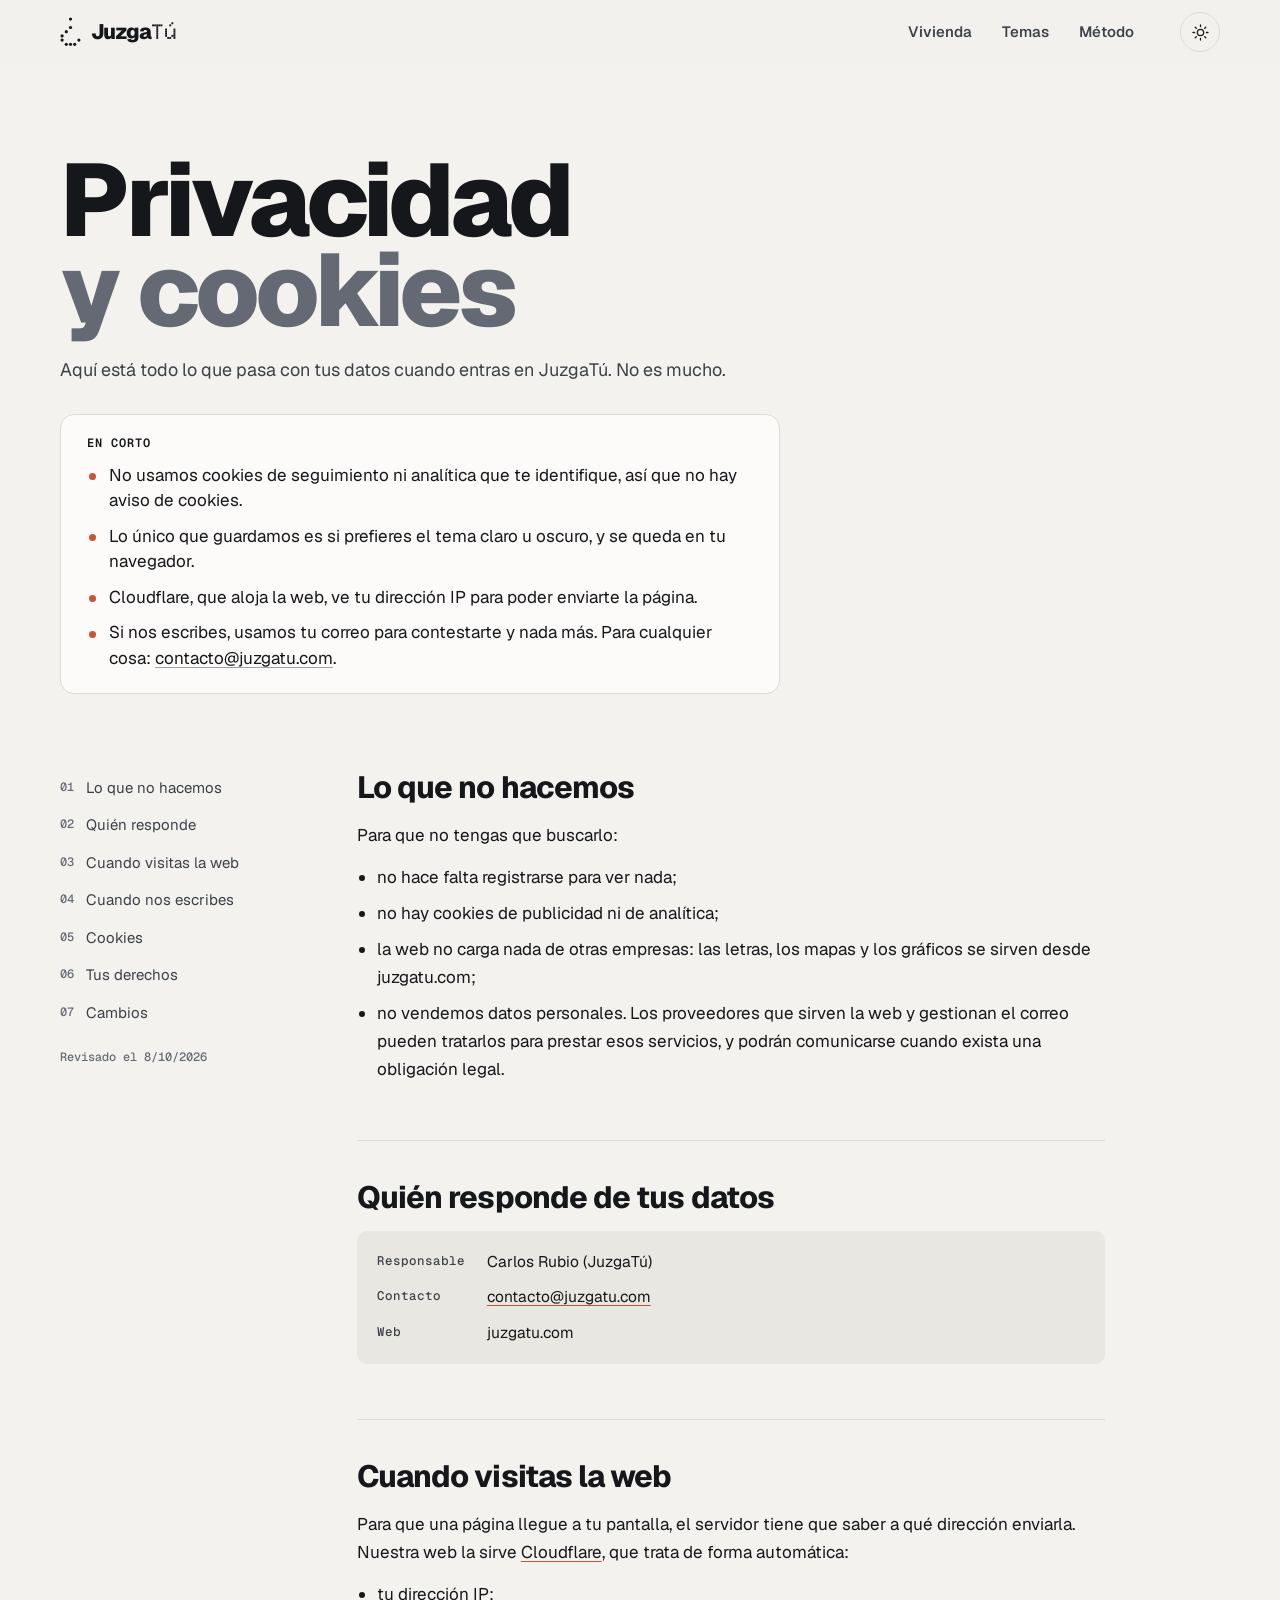
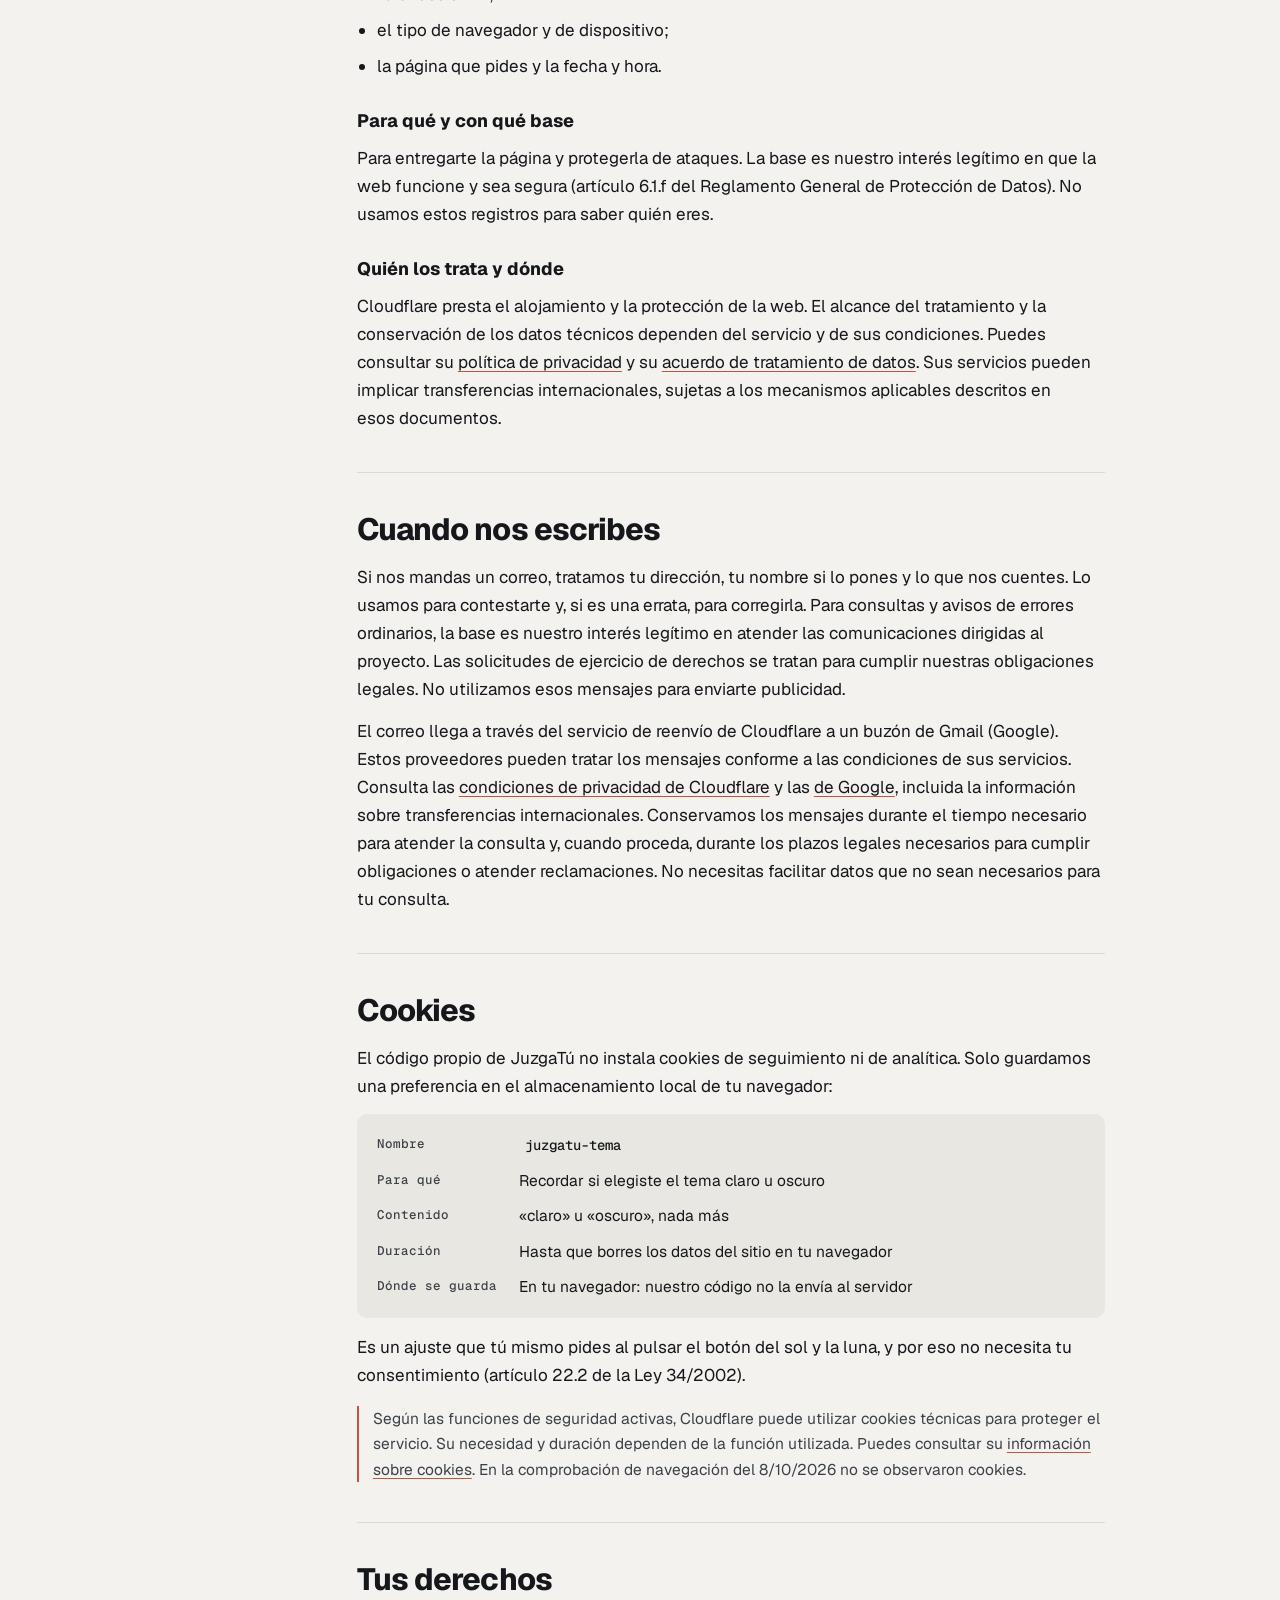
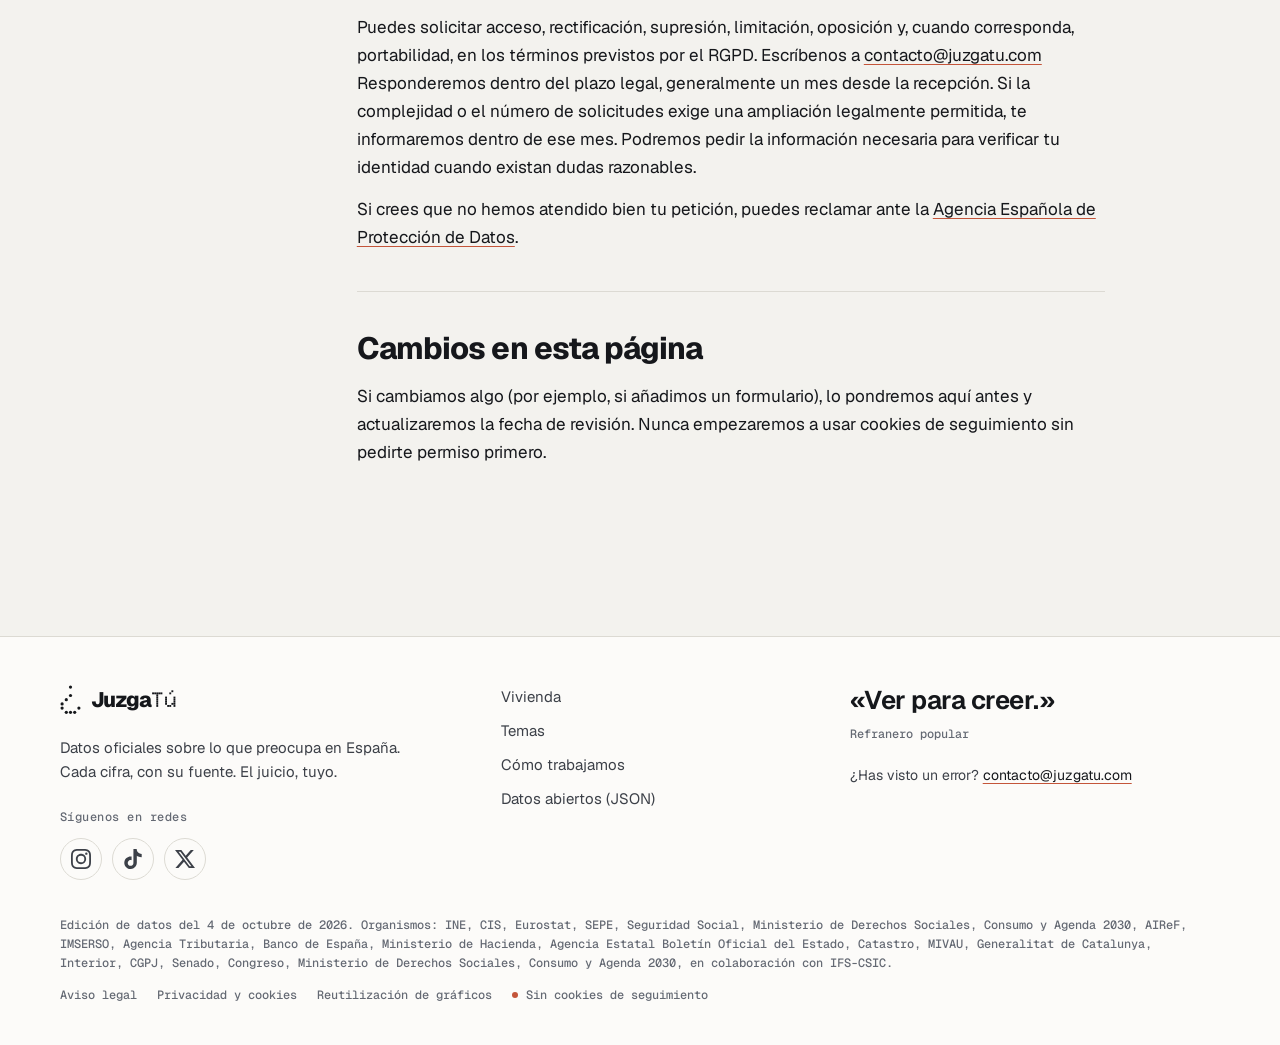
==== privacidad/index.html @ b94a9b7a "Publicar copia de respaldo de JuzgaTú" ====
<!DOCTYPE html><html lang="es" class="astro-hkbrpulz"><head><meta charset="utf-8"><meta name="viewport" content="width=device-width, initial-scale=1, viewport-fit=cover"><title>Privacidad y cookies | JuzgaTú</title><meta name="description" content="Qué datos trata JuzgaTú (casi ninguno), para qué, quién nos ayuda a servir la web y cómo ejercer tus derechos. Sin cookies de seguimiento."><link rel="canonical" href="https://juzgatu.com/privacidad/"><meta property="og:type" content="website"><meta property="og:locale" content="es_ES"><meta property="og:site_name" content="JuzgaTú"><meta property="og:title" content="Privacidad y cookies | JuzgaTú"><meta property="og:description" content="Qué datos trata JuzgaTú (casi ninguno), para qué, quién nos ayuda a servir la web y cómo ejercer tus derechos. Sin cookies de seguimiento."><meta property="og:url" content="https://juzgatu.com/privacidad/"><meta property="og:image" content="https://juzgatu.com/compartir/juzgatu.jpg"><meta property="og:image:width" content="1200"><meta property="og:image:height" content="630"><meta property="og:image:alt" content="Privacidad y cookies | JuzgaTú"><meta name="twitter:card" content="summary_large_image"><link rel="sitemap" href="/sitemap.xml"><script type="application/ld+json">{"@context":"https://schema.org","@type":"WebSite","name":"JuzgaTú","url":"https://juzgatu.com/","inLanguage":"es-ES","description":"Datos oficiales de España con su fuente: gráficos claros y el fichero original de cada cifra.","publisher":{"@type":"Organization","name":"JuzgaTú","url":"https://juzgatu.com/","logo":"https://juzgatu.com/favicon.svg","sameAs":["https://www.instagram.com/juzgatu/","https://www.tiktok.com/@JuzgaTu","https://x.com/JuzgaTu"]}}</script><!-- Fondo del tema antes de cargar los estilos: el navegador nunca pinta su blanco por defecto al cambiar de página. --><meta name="color-scheme" content="light dark"><style>html{background:#f3f2ee}@media (prefers-color-scheme:dark){html:not([data-tema="claro"]){background:#111317}}html[data-tema="oscuro"]{background:#111317}</style><meta name="theme-color" media="(prefers-color-scheme: light)" content="#f3f2ee"><meta name="theme-color" media="(prefers-color-scheme: dark)" content="#111317"><!-- La primera pintura espera a tener el contenido principal: al cambiar de página no se ve una página a medias. --><link rel="expect" href="#contenido" blocking="render"><link rel="icon" href="/favicon.svg" type="image/svg+xml"><link rel="preload" href="/fuentes/geist.woff2" as="font" type="font/woff2" crossorigin><link rel="preload" href="/fuentes/doto-v2.woff2" as="font" type="font/woff2" crossorigin><!-- Tema antes de pintar, para que no haya destello. --><script>
      (() => {
        const r = document.documentElement;
        r.classList.add("js");
        try { const t = localStorage.getItem("juzgatu-tema"); if (t === "claro" || t === "oscuro") r.dataset.tema = t; } catch {}
        const m = matchMedia("(prefers-color-scheme: dark)");
        r.dataset.esquema = r.dataset.tema || (m.matches ? "oscuro" : "claro");
        // Volver a la misma página (p. ej. «Inicio» estando en la portada): la transición es solo un fundido, sin desplazamiento
        addEventListener("pagereveal", e => {
          try {
            const de = e.viewTransition && navigation.activation && navigation.activation.from;
            if (de && new URL(de.url).pathname === location.pathname) e.viewTransition.types.add("misma");
          } catch {}
        });
      })();
    </script><link rel="stylesheet" href="/_astro/Base.wthWQyot.css"><style>.legal-cabeza.astro-sb6l2mzp{gap:22px;padding-top:clamp(40px,7vw,96px);display:grid}h1.astro-sb6l2mzp{letter-spacing:-.04em;font-size:clamp(48px,8vw,112px);font-weight:820;line-height:.88}h1.astro-sb6l2mzp span.astro-sb6l2mzp{display:block}h1.astro-sb6l2mzp span.astro-sb6l2mzp+span.astro-sb6l2mzp{color:var(--gris)}.entradilla.astro-sb6l2mzp{max-width:58ch;color:var(--tinta-2);font-size:clamp(17px,1.4vw,20px);line-height:1.5}.en-corto.astro-sb6l2mzp{background:var(--papel);border:1px solid var(--linea);border-radius:14px;max-width:720px;margin-top:8px;padding:22px 26px}.en-corto.astro-sb6l2mzp h2.astro-sb6l2mzp{font:600 12px/1 var(--f-mono);letter-spacing:.08em;text-transform:uppercase;color:var(--acento-texto,var(--teja));margin-bottom:14px}.en-corto.astro-sb6l2mzp ul.astro-sb6l2mzp{gap:10px;margin:0;padding:0;list-style:none;display:grid}.en-corto.astro-sb6l2mzp li.astro-sb6l2mzp{padding-left:22px;line-height:1.5;position:relative}.en-corto.astro-sb6l2mzp li.astro-sb6l2mzp:before{content:"";background:var(--teja);border-radius:50%;width:7px;height:7px;position:absolute;top:.62em;left:2px}.legal-cuerpo.astro-sb6l2mzp{grid-template-columns:220px minmax(0,68ch);align-items:start;gap:clamp(32px,6vw,96px);padding-block:clamp(48px,6vw,88px) 0;display:grid}.legal-indice.astro-sb6l2mzp{top:calc(var(--cabecera-h,64px) + 28px);position:sticky}.legal-indice.astro-sb6l2mzp ol.astro-sb6l2mzp{gap:4px;margin:0;padding:0;list-style:none;display:grid}.legal-indice.astro-sb6l2mzp a.astro-sb6l2mzp{color:var(--tinta-2);gap:12px;padding:7px 0;font-size:15px;line-height:1.3;text-decoration:none;display:flex}.legal-indice.astro-sb6l2mzp b.astro-sb6l2mzp{font:500 12px/1.6 var(--f-mono);color:var(--gris)}@media (hover:hover){.legal-indice.astro-sb6l2mzp a.astro-sb6l2mzp:hover{color:var(--tinta)}}.revisado.astro-sb6l2mzp{font:500 12px/1.4 var(--f-mono);color:var(--gris);margin-top:20px}.legal-texto.astro-sb6l2mzp{font-size:17px;line-height:1.65}.legal-texto.astro-sb6l2mzp section{border-bottom:1px solid var(--linea);margin-bottom:40px;padding-bottom:40px}.legal-texto.astro-sb6l2mzp section:last-child{border-bottom:0}.legal-texto.astro-sb6l2mzp h2{letter-spacing:-.03em;margin-bottom:16px;font-size:clamp(24px,2.4vw,32px);line-height:1.1}.legal-texto.astro-sb6l2mzp h3{margin:26px 0 8px;font-size:18px}.legal-texto.astro-sb6l2mzp p+p,.legal-texto.astro-sb6l2mzp p+ul,.legal-texto.astro-sb6l2mzp ul+p,.legal-texto.astro-sb6l2mzp dl+p{margin-top:14px}.legal-texto.astro-sb6l2mzp ul{gap:8px;margin-top:12px;padding-left:20px;display:grid}.legal-texto.astro-sb6l2mzp a{color:inherit;text-decoration-color:var(--teja);text-underline-offset:3px}.legal-texto.astro-sb6l2mzp dl{background:var(--suave);border-radius:10px;grid-template-columns:max-content 1fr;gap:10px 22px;margin-top:14px;padding:18px 20px;font-size:15.5px;display:grid}.legal-texto.astro-sb6l2mzp dt{font:500 12.5px/1.9 var(--f-mono);color:var(--tinta-2)}.legal-texto.astro-sb6l2mzp dd{margin:0}.legal-texto.astro-sb6l2mzp code{font:500 .9em var(--f-mono);background:var(--suave);border-radius:4px;padding:1px 6px}.legal-texto.astro-sb6l2mzp ul.redes-legal{margin-top:18px;padding:0;display:flex}.legal-texto.astro-sb6l2mzp .nota{border-left:2px solid var(--teja);color:var(--tinta-2);margin-top:16px;padding-left:14px;font-size:15.5px}@media (width<=860px){.legal-cuerpo.astro-sb6l2mzp{grid-template-columns:1fr}.legal-indice.astro-sb6l2mzp{position:static}.legal-indice.astro-sb6l2mzp ol.astro-sb6l2mzp{grid-template-columns:repeat(auto-fill,minmax(150px,1fr))}.legal-texto.astro-sb6l2mzp dl{grid-template-columns:1fr;gap:2px 0}.legal-texto.astro-sb6l2mzp dd{margin-bottom:8px}}
</style><script type="module" src="/_astro/page.CMFgH77u.js"></script></head><body data-sitio="juzgatu.com" class="astro-hkbrpulz"><svg width="0" height="0" style="position:absolute" aria-hidden="true" focusable="false"><symbol id="i-flecha" viewBox="0 0 24 24"><path d="M5 12h14M13 6l6 6-6 6"/></symbol><symbol id="i-externo" viewBox="0 0 24 24"><path d="M14 5h5v5M19 5l-8 8M18 14v4a1 1 0 0 1-1 1H6a1 1 0 0 1-1-1V7a1 1 0 0 1 1-1h4"/></symbol><symbol id="i-lupa" viewBox="0 0 24 24"><circle cx="11" cy="11" r="6"/><path d="M20 20l-4.5-4.5"/></symbol><symbol id="i-tabla" viewBox="0 0 24 24"><rect x="4" y="5" width="16" height="14" rx="1.5"/><path d="M4 10h16M4 14.5h16M10 10v9"/></symbol><symbol id="i-descarga" viewBox="0 0 24 24"><path d="M12 4v11M7 10l5 5 5-5M5 19h14"/></symbol><symbol id="i-sol" viewBox="0 0 24 24"><circle cx="12" cy="12" r="4"/><path d="M12 2.5v2M12 19.5v2M2.5 12h2M19.5 12h2M5.3 5.3l1.4 1.4M17.3 17.3l1.4 1.4M5.3 18.7l1.4-1.4M17.3 6.7l1.4-1.4"/></symbol><symbol id="i-luna" viewBox="0 0 24 24"><path d="M19.5 14.5A8 8 0 0 1 9.5 4.5a8 8 0 1 0 10 10z"/></symbol><symbol id="i-cerrar" viewBox="0 0 24 24"><path d="M6 6l12 12M18 6L6 18"/></symbol><symbol id="i-imagen" viewBox="0 0 24 24"><rect x="4" y="5" width="16" height="14" rx="1.5"/><circle cx="9" cy="10" r="1.6"/><path d="M20 16l-4.5-4.5L7 19"/></symbol><symbol id="i-entender" viewBox="0 0 24 24"><path d="M9 18h6M10 21h4M12 3a6 6 0 0 0-3.5 10.9c.6.5 1 1.2 1 2.1V16h5v-.1c0-.9.4-1.6 1-2.1A6 6 0 0 0 12 3z"/></symbol><symbol id="i-verificado" viewBox="0 0 24 24"><path d="M12 3l7 3v5c0 4.5-3 8-7 10-4-2-7-5.5-7-10V6l7-3z"/><path d="M9 12l2.2 2.2L15.5 10"/></symbol><symbol id="i-copiar" viewBox="0 0 24 24"><rect x="8" y="8" width="11" height="11" rx="1.5"/><path d="M16 8V6a1 1 0 0 0-1-1H6a1 1 0 0 0-1 1v9a1 1 0 0 0 1 1h2"/></symbol></svg><a class="saltar astro-hkbrpulz" href="#contenido">Saltar al contenido</a><header class="cabecera astro-6y2w7637"><div class="envoltura fila astro-6y2w7637"><a class="marca astro-wrydisaj" href="/" aria-label="JuzgaTú, inicio"><svg class="puntos signo" viewBox="0 0 21 29.400000000000002" width="21" height="29.400000000000002" aria-hidden="true"><circle cx="10.5" cy="2.1" r="1.596" fill="var(--acento)" style="--i:2" class="on"></circle><circle cx="10.5" cy="10.5" r="1.596" fill="var(--acento)" style="--i:12" class="on"></circle><circle cx="6.300000000000001" cy="14.700000000000001" r="1.596" fill="var(--acento)" style="--i:16" class="on"></circle><circle cx="2.1" cy="18.900000000000002" r="1.596" fill="var(--acento)" style="--i:20" class="on"></circle><circle cx="2.1" cy="23.1" r="1.596" fill="var(--acento)" style="--i:25" class="on"></circle><circle cx="18.900000000000002" cy="23.1" r="1.596" fill="var(--acento)" style="--i:29" class="on"></circle><circle cx="6.300000000000001" cy="27.300000000000004" r="1.596" fill="var(--acento)" style="--i:31" class="on"></circle><circle cx="10.5" cy="27.300000000000004" r="1.596" fill="var(--acento)" style="--i:32" class="on"></circle><circle cx="14.700000000000001" cy="27.300000000000004" r="1.596" fill="var(--acento)" style="--i:33" class="on"></circle></svg><span class="nombre astro-wrydisaj">Juzga<b class="astro-wrydisaj">Tú</b></span></a><nav aria-label="Principal" class="astro-6y2w7637"><a href="/vivienda/" class="astro-6y2w7637">Vivienda</a><a href="/#temas" class="astro-6y2w7637">Temas</a><a href="/metodo/" class="astro-6y2w7637">Método</a></nav><button class="tema astro-6y2w7637" type="button" data-tema-boton aria-label="Cambiar entre tema claro y oscuro"><svg class="ico sol" aria-hidden="true"><use href="#i-sol"></use></svg><svg class="ico luna" aria-hidden="true"><use href="#i-luna"></use></svg></button></div></header><main id="contenido" class="astro-hkbrpulz"><section class="envoltura legal-cabeza astro-sb6l2mzp"><h1 data-aparece class="astro-sb6l2mzp"><span class="astro-sb6l2mzp">Privacidad</span> <span class="astro-sb6l2mzp">y cookies</span></h1><p class="entradilla astro-sb6l2mzp" data-aparece style="--i:1">Aquí está todo lo que pasa con tus datos cuando entras en JuzgaTú. No es mucho.</p><aside class="en-corto astro-sb6l2mzp" data-aparece style="--i:2" aria-labelledby="t-corto"><h2 id="t-corto" class="astro-sb6l2mzp">En corto</h2><ul class="astro-sb6l2mzp"><li class="astro-sb6l2mzp">No usamos cookies de seguimiento ni analítica que te identifique, así que no hay aviso de cookies.</li><li class="astro-sb6l2mzp">Lo único que guardamos es si prefieres el tema claro u oscuro, y se queda en tu navegador.</li><li class="astro-sb6l2mzp">Cloudflare, que aloja la web, ve tu dirección IP para poder enviarte la página.</li><li class="astro-sb6l2mzp">Si nos escribes, usamos tu correo para contestarte y nada más. Para cualquier cosa: <a href="mailto:contacto@juzgatu.com?subject=Privacidad%3A%20ejercicio%20de%20derechos">contacto@juzgatu.com</a>.</li></ul></aside></section><div class="envoltura legal-cuerpo astro-sb6l2mzp"><nav class="legal-indice astro-sb6l2mzp" aria-label="Apartados"><ol class="astro-sb6l2mzp"><li class="astro-sb6l2mzp"><a href="#resumen" class="astro-sb6l2mzp"><b class="astro-sb6l2mzp">01</b>Lo que no hacemos</a></li><li class="astro-sb6l2mzp"><a href="#responsable" class="astro-sb6l2mzp"><b class="astro-sb6l2mzp">02</b>Quién responde</a></li><li class="astro-sb6l2mzp"><a href="#visita" class="astro-sb6l2mzp"><b class="astro-sb6l2mzp">03</b>Cuando visitas la web</a></li><li class="astro-sb6l2mzp"><a href="#correo" class="astro-sb6l2mzp"><b class="astro-sb6l2mzp">04</b>Cuando nos escribes</a></li><li class="astro-sb6l2mzp"><a href="#cookies" class="astro-sb6l2mzp"><b class="astro-sb6l2mzp">05</b>Cookies</a></li><li class="astro-sb6l2mzp"><a href="#derechos" class="astro-sb6l2mzp"><b class="astro-sb6l2mzp">06</b>Tus derechos</a></li><li class="astro-sb6l2mzp"><a href="#cambios" class="astro-sb6l2mzp"><b class="astro-sb6l2mzp">07</b>Cambios</a></li></ol><p class="revisado astro-sb6l2mzp">Revisado el 8/10/2026</p></nav><article class="legal-texto astro-sb6l2mzp"><section id="resumen"><h2>Lo que no hacemos</h2><p>Para que no tengas que buscarlo:</p><ul><li>no hace falta registrarse para ver nada;</li><li>no hay cookies de publicidad ni de analítica;</li><li>la web no carga nada de otras empresas: las letras, los mapas y los gráficos se sirven desde juzgatu.com;</li><li>no vendemos datos personales. Los proveedores que sirven la web y gestionan el correo pueden tratarlos para prestar esos servicios, y podrán comunicarse cuando exista una obligación legal.</li></ul></section><section id="responsable"><h2>Quién responde de tus datos</h2><dl><dt>Responsable</dt><dd>Carlos Rubio (JuzgaTú)</dd><dt>Contacto</dt><dd><a href="mailto:contacto@juzgatu.com?subject=Privacidad%3A%20ejercicio%20de%20derechos">contacto@juzgatu.com</a></dd><dt>Web</dt><dd>juzgatu.com</dd></dl></section><section id="visita"><h2>Cuando visitas la web</h2><p>Para que una página llegue a tu pantalla, el servidor tiene que saber a qué dirección enviarla. Nuestra web la sirve <a href="https://www.cloudflare.com/es-es/privacypolicy/">Cloudflare</a>, que trata de forma automática:</p><ul><li>tu dirección IP;</li><li>el tipo de navegador y de dispositivo;</li><li>la página que pides y la fecha y hora.</li></ul><h3>Para qué y con qué base</h3><p>Para entregarte la página y protegerla de ataques. La base es nuestro interés legítimo en que la web funcione y sea segura (artículo 6.1.f del Reglamento General de Protección de Datos). No usamos estos registros para saber quién eres.</p><h3>Quién los trata y dónde</h3><p>Cloudflare presta el alojamiento y la protección de la web. El alcance del tratamiento y la conservación de los datos técnicos dependen del servicio y de sus condiciones. Puedes consultar su <a href="https://www.cloudflare.com/es-es/privacypolicy/">política de privacidad</a> y su <a href="https://www.cloudflare.com/cloudflare-customer-dpa/">acuerdo de tratamiento de datos</a>. Sus servicios pueden implicar transferencias internacionales, sujetas a los mecanismos aplicables descritos en esos documentos.</p></section><section id="correo"><h2>Cuando nos escribes</h2><p>Si nos mandas un correo, tratamos tu dirección, tu nombre si lo pones y lo que nos cuentes. Lo usamos para contestarte y, si es una errata, para corregirla. Para consultas y avisos de errores ordinarios, la base es nuestro interés legítimo en atender las comunicaciones dirigidas al proyecto. Las solicitudes de ejercicio de derechos se tratan para cumplir nuestras obligaciones legales. No utilizamos esos mensajes para enviarte publicidad.</p><p>El correo llega a través del servicio de reenvío de Cloudflare a un buzón de Gmail (Google). Estos proveedores pueden tratar los mensajes conforme a las condiciones de sus servicios. Consulta las <a href="https://www.cloudflare.com/es-es/privacypolicy/">condiciones de privacidad de Cloudflare</a> y las <a href="https://policies.google.com/privacy?hl=es">de Google</a>, incluida la información sobre transferencias internacionales. Conservamos los mensajes durante el tiempo necesario para atender la consulta y, cuando proceda, durante los plazos legales necesarios para cumplir obligaciones o atender reclamaciones. No necesitas facilitar datos que no sean necesarios para tu consulta.</p></section><section id="cookies"><h2>Cookies</h2><p>El código propio de JuzgaTú no instala cookies de seguimiento ni de analítica. Solo guardamos una preferencia en el almacenamiento local de tu navegador:</p><dl><dt>Nombre</dt><dd><code>juzgatu-tema</code></dd><dt>Para qué</dt><dd>Recordar si elegiste el tema claro u oscuro</dd><dt>Contenido</dt><dd>«claro» u «oscuro», nada más</dd><dt>Duración</dt><dd>Hasta que borres los datos del sitio en tu navegador</dd><dt>Dónde se guarda</dt><dd>En tu navegador: nuestro código no la envía al servidor</dd></dl><p>Es un ajuste que tú mismo pides al pulsar el botón del sol y la luna, y por eso no necesita tu consentimiento (artículo 22.2 de la Ley 34/2002).</p><p class="nota">Según las funciones de seguridad activas, Cloudflare puede utilizar cookies técnicas para proteger el servicio. Su necesidad y duración dependen de la función utilizada. Puedes consultar su <a href="https://developers.cloudflare.com/fundamentals/reference/policies-compliances/cloudflare-cookies/">información sobre cookies</a>. En la comprobación de navegación del 8/10/2026 no se observaron cookies.</p></section><section id="derechos"><h2>Tus derechos</h2><p>Puedes solicitar acceso, rectificación, supresión, limitación, oposición y, cuando corresponda, portabilidad, en los términos previstos por el RGPD. Escríbenos a <a href="mailto:contacto@juzgatu.com?subject=Privacidad%3A%20ejercicio%20de%20derechos">contacto@juzgatu.com</a> Responderemos dentro del plazo legal, generalmente un mes desde la recepción. Si la complejidad o el número de solicitudes exige una ampliación legalmente permitida, te informaremos dentro de ese mes. Podremos pedir la información necesaria para verificar tu identidad cuando existan dudas razonables.</p><p>Si crees que no hemos atendido bien tu petición, puedes reclamar ante la <a href="https://www.aepd.es">Agencia Española de Protección de Datos</a>.</p></section><section id="cambios"><h2>Cambios en esta página</h2><p>Si cambiamos algo (por ejemplo, si añadimos un formulario), lo pondremos aquí antes y actualizaremos la fecha de revisión. Nunca empezaremos a usar cookies de seguimiento sin pedirte permiso primero.</p></section></article></div></main><footer class="pie astro-u77toawe"><div class="envoltura rejilla astro-u77toawe"><div class="firma astro-u77toawe"><a class="marca astro-wrydisaj" href="/" aria-label="JuzgaTú, inicio"><svg class="puntos signo" viewBox="0 0 21 29.400000000000002" width="21" height="29.400000000000002" aria-hidden="true"><circle cx="10.5" cy="2.1" r="1.596" fill="var(--acento)" style="--i:2" class="on"></circle><circle cx="10.5" cy="10.5" r="1.596" fill="var(--acento)" style="--i:12" class="on"></circle><circle cx="6.300000000000001" cy="14.700000000000001" r="1.596" fill="var(--acento)" style="--i:16" class="on"></circle><circle cx="2.1" cy="18.900000000000002" r="1.596" fill="var(--acento)" style="--i:20" class="on"></circle><circle cx="2.1" cy="23.1" r="1.596" fill="var(--acento)" style="--i:25" class="on"></circle><circle cx="18.900000000000002" cy="23.1" r="1.596" fill="var(--acento)" style="--i:29" class="on"></circle><circle cx="6.300000000000001" cy="27.300000000000004" r="1.596" fill="var(--acento)" style="--i:31" class="on"></circle><circle cx="10.5" cy="27.300000000000004" r="1.596" fill="var(--acento)" style="--i:32" class="on"></circle><circle cx="14.700000000000001" cy="27.300000000000004" r="1.596" fill="var(--acento)" style="--i:33" class="on"></circle></svg><span class="nombre astro-wrydisaj">Juzga<b class="astro-wrydisaj">Tú</b></span></a><p class="astro-u77toawe">Datos oficiales sobre lo que preocupa en España. Cada cifra, con su fuente. El juicio, tuyo.</p><div class="siguenos astro-u77toawe"><p class="astro-u77toawe">Síguenos en redes</p><ul class="redes astro-o2uavecd"><li class="astro-o2uavecd"><a href="https://www.instagram.com/juzgatu/" class="red red-instagram astro-o2uavecd" rel="me noopener" target="_blank" aria-label="Instagram: @juzgatu"><span class="logo astro-o2uavecd" aria-hidden="true"><svg viewBox="0 0 24 24" width="20" height="20" class="astro-o2uavecd"><defs class="astro-o2uavecd"><radialGradient id="ig-degradado" cx="0.3" cy="1.07" r="1.3" class="astro-o2uavecd"><stop offset="0" stop-color="#fdf497" class="astro-o2uavecd"></stop><stop offset="0.1" stop-color="#fdf497" class="astro-o2uavecd"></stop><stop offset="0.5" stop-color="#fd5949" class="astro-o2uavecd"></stop><stop offset="0.68" stop-color="#d6249f" class="astro-o2uavecd"></stop><stop offset="1" stop-color="#285AEB" class="astro-o2uavecd"></stop></radialGradient></defs><path class="trazo astro-o2uavecd" d="M7.0301.084c-1.2768.0602-2.1487.264-2.911.5634-.7888.3075-1.4575.72-2.1228 1.3877-.6652.6677-1.075 1.3368-1.3802 2.127-.2954.7638-.4956 1.6365-.552 2.914-.0564 1.2775-.0689 1.6882-.0626 4.947.0062 3.2586.0206 3.6671.0825 4.9473.061 1.2765.264 2.1482.5635 2.9107.308.7889.72 1.4573 1.388 2.1228.6679.6655 1.3365 1.0743 2.1285 1.38.7632.295 1.6361.4961 2.9134.552 1.2773.056 1.6884.069 4.9462.0627 3.2578-.0062 3.668-.0207 4.9478-.0814 1.28-.0607 2.147-.2652 2.9098-.5633.7889-.3086 1.4578-.72 2.1228-1.3881.665-.6682 1.0745-1.3378 1.3795-2.1284.2957-.7632.4966-1.636.552-2.9124.056-1.2809.0692-1.6898.063-4.948-.0063-3.2583-.021-3.6668-.0817-4.9465-.0607-1.2797-.264-2.1487-.5633-2.9117-.3084-.7889-.72-1.4568-1.3876-2.1228C21.2982 1.33 20.628.9208 19.8378.6165 19.074.321 18.2017.1197 16.9244.0645 15.6471.0093 15.236-.005 11.977.0014 8.718.0076 8.31.0215 7.0301.0839m.1402 21.6932c-1.17-.0509-1.8053-.2453-2.2287-.408-.5606-.216-.96-.4771-1.3819-.895-.422-.4178-.6811-.8186-.9-1.378-.1644-.4234-.3624-1.058-.4171-2.228-.0595-1.2645-.072-1.6442-.079-4.848-.007-3.2037.0053-3.583.0607-4.848.05-1.169.2456-1.805.408-2.2282.216-.5613.4762-.96.895-1.3816.4188-.4217.8184-.6814 1.3783-.9003.423-.1651 1.0575-.3614 2.227-.4171 1.2655-.06 1.6447-.072 4.848-.079 3.2033-.007 3.5835.005 4.8495.0608 1.169.0508 1.8053.2445 2.228.408.5608.216.96.4754 1.3816.895.4217.4194.6816.8176.9005 1.3787.1653.4217.3617 1.056.4169 2.2263.0602 1.2655.0739 1.645.0796 4.848.0058 3.203-.0055 3.5834-.061 4.848-.051 1.17-.245 1.8055-.408 2.2294-.216.5604-.4763.96-.8954 1.3814-.419.4215-.8181.6811-1.3783.9-.4224.1649-1.0577.3617-2.2262.4174-1.2656.0595-1.6448.072-4.8493.079-3.2045.007-3.5825-.006-4.848-.0608M16.953 5.5864A1.44 1.44 0 1 0 18.39 4.144a1.44 1.44 0 0 0-1.437 1.4424M5.8385 12.012c.0067 3.4032 2.7706 6.1557 6.173 6.1493 3.4026-.0065 6.157-2.7701 6.1506-6.1733-.0065-3.4032-2.771-6.1565-6.174-6.1498-3.403.0067-6.156 2.771-6.1496 6.1738M8 12.0077a4 4 0 1 1 4.008 3.9921A3.9996 3.9996 0 0 1 8 12.0077"></path></svg></span></a></li><li class="astro-o2uavecd"><a href="https://www.tiktok.com/@JuzgaTu" class="red red-tiktok astro-o2uavecd" rel="me noopener" target="_blank" aria-label="TikTok: @JuzgaTu"><span class="logo astro-o2uavecd" aria-hidden="true"><svg viewBox="0 0 24 24" width="20" height="20" class="astro-o2uavecd"><path class="tt-cian astro-o2uavecd" d="M12.525.02c1.31-.02 2.61-.01 3.91-.02.08 1.53.63 3.09 1.75 4.17 1.12 1.11 2.7 1.62 4.24 1.79v4.03c-1.44-.05-2.89-.35-4.2-.97-.57-.26-1.1-.59-1.62-.93-.01 2.92.01 5.84-.02 8.75-.08 1.4-.54 2.79-1.35 3.94-1.31 1.92-3.58 3.17-5.91 3.21-1.43.08-2.86-.31-4.08-1.03-2.02-1.19-3.44-3.37-3.65-5.71-.02-.5-.03-1-.01-1.49.18-1.9 1.12-3.72 2.58-4.96 1.66-1.44 3.98-2.13 6.15-1.72.02 1.48-.04 2.96-.04 4.44-.99-.32-2.15-.23-3.02.37-.63.41-1.11 1.04-1.36 1.75-.21.51-.15 1.07-.14 1.61.24 1.64 1.82 3.02 3.5 2.87 1.12-.01 2.19-.66 2.77-1.61.19-.33.4-.67.41-1.06.1-1.79.06-3.57.07-5.36.01-4.03-.01-8.05.02-12.07z"></path><path class="tt-rojo astro-o2uavecd" d="M12.525.02c1.31-.02 2.61-.01 3.91-.02.08 1.53.63 3.09 1.75 4.17 1.12 1.11 2.7 1.62 4.24 1.79v4.03c-1.44-.05-2.89-.35-4.2-.97-.57-.26-1.1-.59-1.62-.93-.01 2.92.01 5.84-.02 8.75-.08 1.4-.54 2.79-1.35 3.94-1.31 1.92-3.58 3.17-5.91 3.21-1.43.08-2.86-.31-4.08-1.03-2.02-1.19-3.44-3.37-3.65-5.71-.02-.5-.03-1-.01-1.49.18-1.9 1.12-3.72 2.58-4.96 1.66-1.44 3.98-2.13 6.15-1.72.02 1.48-.04 2.96-.04 4.44-.99-.32-2.15-.23-3.02.37-.63.41-1.11 1.04-1.36 1.75-.21.51-.15 1.07-.14 1.61.24 1.64 1.82 3.02 3.5 2.87 1.12-.01 2.19-.66 2.77-1.61.19-.33.4-.67.41-1.06.1-1.79.06-3.57.07-5.36.01-4.03-.01-8.05.02-12.07z"></path><path class="trazo astro-o2uavecd" d="M12.525.02c1.31-.02 2.61-.01 3.91-.02.08 1.53.63 3.09 1.75 4.17 1.12 1.11 2.7 1.62 4.24 1.79v4.03c-1.44-.05-2.89-.35-4.2-.97-.57-.26-1.1-.59-1.62-.93-.01 2.92.01 5.84-.02 8.75-.08 1.4-.54 2.79-1.35 3.94-1.31 1.92-3.58 3.17-5.91 3.21-1.43.08-2.86-.31-4.08-1.03-2.02-1.19-3.44-3.37-3.65-5.71-.02-.5-.03-1-.01-1.49.18-1.9 1.12-3.72 2.58-4.96 1.66-1.44 3.98-2.13 6.15-1.72.02 1.48-.04 2.96-.04 4.44-.99-.32-2.15-.23-3.02.37-.63.41-1.11 1.04-1.36 1.75-.21.51-.15 1.07-.14 1.61.24 1.64 1.82 3.02 3.5 2.87 1.12-.01 2.19-.66 2.77-1.61.19-.33.4-.67.41-1.06.1-1.79.06-3.57.07-5.36.01-4.03-.01-8.05.02-12.07z"></path></svg></span></a></li><li class="astro-o2uavecd"><a href="https://x.com/JuzgaTu" class="red red-x astro-o2uavecd" rel="me noopener" target="_blank" aria-label="X: @JuzgaTu"><span class="logo astro-o2uavecd" aria-hidden="true"><svg viewBox="0 0 24 24" width="20" height="20" class="astro-o2uavecd"><path class="trazo astro-o2uavecd" d="M18.901 1.153h3.68l-8.04 9.19L24 22.846h-7.406l-5.8-7.584-6.638 7.584H.474l8.6-9.83L0 1.154h7.594l5.243 6.932ZM17.61 20.644h2.039L6.486 3.24H4.298Z"></path></svg></span></a></li></ul></div></div><nav aria-label="Pie" class="astro-u77toawe"><a href="/vivienda/" class="astro-u77toawe">Vivienda</a><a href="/#temas" class="astro-u77toawe">Temas</a><a href="/metodo/" class="astro-u77toawe">Cómo trabajamos</a><a href="/datos/vivienda.json" download class="astro-u77toawe">Datos abiertos (JSON)</a></nav><div class="lado astro-u77toawe"><figure class="cita astro-u77toawe"><blockquote class="astro-u77toawe">Ver para creer.</blockquote><figcaption class="astro-u77toawe">Refranero popular</figcaption></figure><p class="errata astro-u77toawe">¿Has visto un error? <a href="mailto:contacto@juzgatu.com?subject=Errata%20en%20JuzgaT%C3%BA" class="astro-u77toawe">contacto@juzgatu.com</a></p></div></div><div class="envoltura legal astro-u77toawe"><p class="astro-u77toawe">Edición de datos del 4 de octubre de 2026. Organismos: INE, CIS, Eurostat, SEPE, Seguridad Social, Ministerio de Derechos Sociales, Consumo y Agenda 2030, AIReF, IMSERSO, Agencia Tributaria, Banco de España, Ministerio de Hacienda, Agencia Estatal Boletín Oficial del Estado, Catastro, MIVAU, Generalitat de Catalunya, Interior, CGPJ, Senado, Congreso, Ministerio de Derechos Sociales, Consumo y Agenda 2030, en colaboración con IFS-CSIC.</p><p class="enlaces-legales astro-u77toawe"><a href="/aviso-legal/" class="astro-u77toawe">Aviso legal</a><a href="/privacidad/" class="astro-u77toawe">Privacidad y cookies</a><a href="/aviso-legal/#reutilizar" class="astro-u77toawe">Reutilización de gráficos</a><span class="astro-u77toawe">Sin cookies de seguimiento</span></p></div></footer><script type="module">var e=document.documentElement,t=matchMedia(`(prefers-reduced-motion: reduce)`),n=matchMedia(`(prefers-color-scheme: dark)`);function r(){let t=e.dataset.tema||(n.matches?`oscuro`:`claro`);e.dataset.esquema!==t&&(e.dataset.esquema=t,window.dispatchEvent(new CustomEvent(`juzgatu:tema`)))}document.querySelector(`[data-tema-boton]`)?.addEventListener(`click`,()=>{e.dataset.tema=e.dataset.esquema===`oscuro`?`claro`:`oscuro`;try{localStorage.setItem(`juzgatu-tema`,e.dataset.tema)}catch{}r()}),n.addEventListener(`change`,r);var i=null,a=()=>{let e=scrollY>8;e!==i&&(i=e,document.body.classList.toggle(`con-scroll`,e))};addEventListener(`scroll`,a,{passive:!0}),a();var o=new IntersectionObserver(e=>{for(let t of e)t.isIntersecting&&(t.target.classList.add(`visto`),o.unobserve(t.target))},{rootMargin:`0px 0px -3% 0px`});document.querySelectorAll(`[data-aparece]`).forEach(e=>o.observe(e));var s=`0123456789`;function c(e){let n=e.dataset.cifra||e.textContent||``;if(t.matches)return;let r=performance.now(),i=t=>{let a=Math.min(1,(t-r)/900);e.textContent=[...n].map((e,t)=>a>=(t+1)/(n.length+1)||!s.includes(e)?e:s[Math.floor(Math.random()*10)]).join(``),a<1?requestAnimationFrame(i):e.textContent=n};requestAnimationFrame(i)}var l=new IntersectionObserver(e=>{for(let t of e)t.isIntersecting&&(c(t.target),l.unobserve(t.target))},{threshold:.6});document.querySelectorAll(`[data-cifra]`).forEach(e=>l.observe(e));var u=()=>document.querySelector(`.cabecera`)?.offsetHeight??64,d=e=>{try{return e.length>1?document.getElementById(decodeURIComponent(e.slice(1))):null}catch{return null}},f=e=>Math.max(0,e.getBoundingClientRect().top+scrollY-u()-(e.tagName===`SECTION`?0:12)),p=(t,n)=>{e.toggleAttribute(`data-saltando`,t),dispatchEvent(new CustomEvent(`juzgatu:salto`,{detail:{activo:t,destino:n}}))},m=0;function h(e,n){let r=e.closest(`details`);r&&!r.open&&(r.open=!0);let i=++m;if(!n||t.matches)scrollTo({top:f(e),behavior:`auto`});else{let t=f(e),n=innerHeight,r=t-scrollY,a=Math.abs(r)>n*2.5;p(!0,e),a&&scrollTo({top:t-Math.sign(r)*n*1.5,behavior:`auto`}),scrollTo({top:f(e),behavior:`smooth`});let o=!1,s=()=>{o=!0},c={passive:!0};for(let e of[`wheel`,`touchstart`,`keydown`])addEventListener(e,s,c);let l=scrollY,u=0,d=0,h=performance.now(),g=()=>{if(i!==m)return _(!1);if(u=Math.abs(scrollY-l)<.5?u+1:0,l=scrollY,u<4&&performance.now()-h<4e3)return requestAnimationFrame(g);let t=f(e);if(!o&&Math.abs(t-scrollY)>1&&d++<3)return scrollTo({top:t,behavior:`auto`}),u=0,requestAnimationFrame(g);_(!0)},_=e=>{for(let e of[`wheel`,`touchstart`,`keydown`])removeEventListener(e,s);e&&p(!1)};requestAnimationFrame(g)}e.matches(`a, button, input, select, textarea, [tabindex]`)||(e.setAttribute(`tabindex`,`-1`),e.dataset.ancla=``),e.focus({preventScroll:!0})}document.addEventListener(`click`,e=>{if(e.defaultPrevented||e.button!==0||e.metaKey||e.ctrlKey||e.shiftKey||e.altKey)return;let t=e.target.closest(`a[href*='#']`),n=t?.getAttribute(`href`);if(!t||!n||t.getAttribute(`target`)===`_blank`)return;let r=new URL(n,location.href);if(r.origin!==location.origin||r.pathname!==location.pathname)return;let i=d(r.hash);i&&(e.preventDefault(),location.hash!==r.hash&&history.pushState(null,``,r.hash),h(i,!0))});function g(){let e=d(location.hash);if(!e)return;let t=!1,n=()=>{t=!0};for(let e of[`wheel`,`touchstart`,`keydown`,`pointerdown`])addEventListener(e,n,{once:!0,passive:!0});h(e,!1);let r=new ResizeObserver(()=>{!t&&Math.abs(f(e)-scrollY)>1&&scrollTo({top:f(e),behavior:`auto`})});r.observe(document.body);let i=()=>setTimeout(()=>r.disconnect(),600);document.readyState===`complete`?i():addEventListener(`load`,i,{once:!0}),setTimeout(()=>r.disconnect(),4e3)}g();</script></body></html>
---- _astro/Base.wthWQyot.css ----
@font-face{font-family:Geist;src:url(/fuentes/geist.woff2)format("woff2");font-weight:100 900;font-display:swap}@font-face{font-family:Geist Mono;src:url(/fuentes/geist-mono.woff2)format("woff2");font-weight:100 900;font-display:swap}@font-face{font-family:Doto;src:url(/fuentes/doto-v2.woff2)format("woff2");font-weight:100 900;font-display:swap}:root{color-scheme:light;--cal:#f3f2ee;--papel:#fcfbf9;--tinta:#15171b;--tinta-2:#3c4048;--gris:#646973;--linea:#dcdad3;--suave:#e9e7e1;--cobalto:#2456c4;--teja:#c4553a;--triana:#1f8f7a;--albero:#c99a1a;--nazareno:#8e2f6e;--alhucema:#6a5fb3;--farmacia:#2e8540;--pizarra:#3d5866;--butano:#e0731d;--olivo:#6f7d1c;--cobalto-texto:#1f4cad;--teja-texto:#a9431f;--triana-texto:#17705f;--albero-texto:#80600a;--nazareno-texto:#7a2860;--alhucema-texto:#574ca0;--farmacia-texto:#22703a;--pizarra-texto:#34505e;--butano-texto:#9c4c0e;--olivo-texto:#56620f;--pp:#1f6fc5;--psoe:#d0312d;--vox:#4f9a2e;--pnv:#2f8a46;--erc:#d98e1f;--junts:#12a89a;--bildu:#9bb226;--sumar:#8a3b8f;--cs:#e06b12;--otros-partidos:#8a8f99;--blanco-nulo:#c9c6bd;--pp-fondo:#1f6fc521;--psoe-fondo:#d0312d1f;--acento:var(--tinta);--acento-texto:var(--tinta);--resalte:#fbe7c4;--sec-1:#ecb59c;--sec-2:#e39270;--sec-3:#d46c42;--sec-4:#b14b25;--sec-5:#7c2e12;--sombra:0 1px 2px #15171b0f, 0 8px 24px -12px #15171b2e;--f-texto:"Geist", ui-sans-serif, system-ui, -apple-system, "Segoe UI", sans-serif;--f-mono:"Geist Mono", ui-monospace, SFMono-Regular, Menlo, Consolas, monospace;--f-led:"Doto", "Geist Mono", ui-monospace, monospace;--ease-out:cubic-bezier(.23, 1, .32, 1);--ease-in-out:cubic-bezier(.77, 0, .175, 1);--ease-cajon:cubic-bezier(.32, .72, 0, 1);--ancho:1240px;--margen:clamp(16px, 4vw, 40px);--radio:6px;--cabecera-h:65px}@media (width>=1440px){:root{--ancho:1360px}}@media (width>=1920px){:root{--ancho:1480px}}@media (width>=2560px){:root{--ancho:1600px}}@media (prefers-color-scheme:dark){:root:not([data-tema=claro]){color-scheme:dark;--cal:#111317;--papel:#181b20;--tinta:#eeece6;--tinta-2:#c6c4bd;--gris:#9a9ea7;--linea:#2c3038;--suave:#20242a;--cobalto:#4a7ee0;--teja:#d9663f;--triana:#2aa58c;--albero:#b5891c;--nazareno:#c4579a;--cobalto-texto:#8fb0f0;--teja-texto:#f0946b;--resalte:#3d2f17;--alhucema:#8c82dc;--farmacia:#3fae58;--pizarra:#7f9fb0;--butano:#ee8a3a;--olivo:#a4b33c;--triana-texto:#5fcbb4;--albero-texto:#e2bd5a;--nazareno-texto:#e48cc0;--alhucema-texto:#b4acf0;--farmacia-texto:#79d08e;--pizarra-texto:#a9c3d0;--butano-texto:#f5a865;--olivo-texto:#c9d670;--sec-1:#5a3426;--sec-2:#87432b;--sec-3:#b85733;--sec-4:#e0703f;--sec-5:#f4a682;--sombra:0 1px 2px #0006, 0 10px 30px -14px #000000b3;--pp:#5d9ff0;--psoe:#f06a5f;--pp-fondo:#5d9ff033;--psoe-fondo:#f06a5f33;--vox:#7cc65a;--pnv:#63c27a;--erc:#f0b04f;--junts:#3fd0c0;--bildu:#c3d94e;--sumar:#c27cc7;--cs:#f5994e;--otros-partidos:#9aa0aa;--blanco-nulo:#5a5e66}}:root[data-tema=oscuro]{color-scheme:dark;--cal:#111317;--papel:#181b20;--tinta:#eeece6;--tinta-2:#c6c4bd;--gris:#9a9ea7;--linea:#2c3038;--suave:#20242a;--cobalto:#4a7ee0;--teja:#d9663f;--triana:#2aa58c;--albero:#b5891c;--nazareno:#c4579a;--cobalto-texto:#8fb0f0;--teja-texto:#f0946b;--resalte:#3d2f17;--alhucema:#8c82dc;--farmacia:#3fae58;--pizarra:#7f9fb0;--butano:#ee8a3a;--olivo:#a4b33c;--triana-texto:#5fcbb4;--albero-texto:#e2bd5a;--nazareno-texto:#e48cc0;--alhucema-texto:#b4acf0;--farmacia-texto:#79d08e;--pizarra-texto:#a9c3d0;--butano-texto:#f5a865;--olivo-texto:#c9d670;--sec-1:#5a3426;--sec-2:#87432b;--sec-3:#b85733;--sec-4:#e0703f;--sec-5:#f4a682;--sombra:0 1px 2px #0006, 0 10px 30px -14px #000000b3;--pp:#5d9ff0;--psoe:#f06a5f;--pp-fondo:#5d9ff033;--psoe-fondo:#f06a5f33;--vox:#7cc65a;--pnv:#63c27a;--erc:#f0b04f;--junts:#3fd0c0;--bildu:#c3d94e;--sumar:#c27cc7;--cs:#f5994e;--otros-partidos:#9aa0aa;--blanco-nulo:#5a5e66}*,:before,:after{box-sizing:border-box}html{-webkit-text-size-adjust:100%;text-size-adjust:100%;scroll-padding-top:65px}@media (width<=560px){html{scroll-padding-top:59px}}body{background:var(--cal);min-height:100dvh;color:var(--tinta);font:400 17px/1.6 var(--f-texto);font-feature-settings:"ss01", "cv11";-webkit-font-smoothing:antialiased;-moz-osx-font-smoothing:grayscale;text-rendering:optimizelegibility;flex-direction:column;margin:0;display:flex}main{flex:1}img,svg{max-width:100%;display:block}a{color:inherit;text-underline-offset:.2em;text-decoration-thickness:1px;text-decoration-color:color-mix(in srgb, currentColor 40%, transparent);transition:text-decoration-color .16s}@media (hover:hover){a:hover{text-decoration-color:currentColor}}button{font:inherit;color:inherit;cursor:pointer}h1,h2,h3,h4{text-wrap:balance;margin:0;font-weight:750}p{text-wrap:pretty;margin:0}::selection{background:color-mix(in srgb, var(--teja) 32%, transparent);color:var(--tinta)}:focus-visible{outline:2px solid var(--cobalto);outline-offset:3px;border-radius:3px}[data-ancla]:focus{outline:none}input,textarea{caret-color:var(--teja)}html{scrollbar-color:color-mix(in srgb, var(--tinta) 28%, transparent) transparent}abbr[title]{text-decoration:none}.mono{font-family:var(--f-mono)}.num{font-variant-numeric:tabular-nums}.envoltura{width:100%;max-width:var(--ancho);padding-inline:var(--margen);margin-inline:auto}.solo-lectores{clip-path:inset(50%);white-space:nowrap;width:1px;height:1px;overflow:hidden;position:absolute!important}html{background:var(--cal);color-scheme:light}html[data-esquema=oscuro]{color-scheme:dark}@view-transition{navigation:auto}html.con-paradas:not([data-saltando],[data-paseo]){scroll-snap-type:y proximity}.anclas-parada{pointer-events:none;opacity:0;width:1px;height:100%;position:absolute;top:0;left:0}.anclas-parada i{scroll-snap-align:start;width:1px;height:1px;position:absolute;left:0}::view-transition{background:var(--cal)}::view-transition-old(root),::view-transition-new(root){mix-blend-mode:normal}::view-transition-old(root){animation:none}::view-transition-new(root){animation:.32s var(--ease-out) both entrada-pagina}@keyframes entrada-pagina{0%{opacity:0;transform:translateY(8px)}}@media (prefers-reduced-motion:reduce){::view-transition-new(root){animation-name:aparece-pagina}}@keyframes aparece-pagina{0%{opacity:0}}::view-transition-group(root),::view-transition-group(cabecera),::view-transition-group(marca){animation:none}@media (width<=820px),(pointer:coarse){::view-transition-new(root){animation-name:aparece-pagina;animation-duration:.24s}}html:active-view-transition-type(misma)::view-transition-new(root){animation-name:aparece-pagina;animation-duration:.2s}.js [data-aparece]{opacity:0;filter:blur(4px);transition:opacity .7s var(--ease-out), transform .7s var(--ease-out), filter .7s var(--ease-out);transition-delay:calc(var(--i,0) * 70ms);transform:translateY(14px)}.js [data-aparece].visto{opacity:1;filter:none;transform:none}.js :is(article,section,aside,figure)[data-aparece],.js [data-aparece]:has([data-mapa],[data-grafico],canvas),.js [data-mapa]{filter:none!important}@media (prefers-reduced-motion:reduce){::view-transition-group(*),::view-transition-old(*),::view-transition-new(*){animation:none!important}.js [data-aparece]{filter:none;transition:opacity .3s;transform:none}}.titulo-seccion{letter-spacing:-.04em;font-size:clamp(32px,4.4vw,56px);font-weight:780;line-height:1}.entradilla{color:var(--tinta-2);max-width:62ch;font-size:clamp(17px,1.5vw,20px);line-height:1.55}.etiqueta{font:500 12px/1.3 var(--f-mono);letter-spacing:.02em;color:var(--gris)}.boton{border:1px solid var(--tinta);background:var(--tinta);min-height:46px;color:var(--cal);font:600 15px/1 var(--f-texto);letter-spacing:-.01em;transition:transform .16s var(--ease-out), background-color .2s ease, color .2s ease;border-radius:999px;align-items:center;gap:10px;padding:0 20px;text-decoration:none;display:inline-flex}.boton svg{width:18px;height:18px;transition:transform .24s var(--ease-out)}.boton:active{transform:scale(.97)}.boton.secundario{color:var(--tinta);border-color:var(--linea);background:0 0}@media (hover:hover) and (pointer:fine){.boton:hover svg{transform:translate(3px)}.boton.secundario:hover{border-color:var(--tinta)}}.cita{margin:0}.cita blockquote{letter-spacing:-.02em;text-wrap:balance;margin:0;font-weight:650}.cita blockquote:before{content:"«"}.cita blockquote:after{content:"»"}.cita figcaption{font:500 12px/1.4 var(--f-mono);color:var(--gris);margin-top:10px}.viz{min-height:160px;margin:6px 0 4px;position:relative}.viz svg{max-width:100%;height:auto;overflow:visible}.viz [aria-label=tip] text{font-family:var(--f-mono)}.viz .cargando{place-items:center;display:grid;position:absolute;inset:0}.viz .cargando:before{content:"";background:var(--linea);opacity:.45;border-radius:4px;width:56px;height:8px}.viz.en-vista .cargando:before{animation:.9s ease-in-out infinite alternate brillo}@keyframes brillo{to{opacity:1}}@media (prefers-reduced-motion:reduce){.viz.en-vista .cargando:before{animation:none}}.viz .error{gap:6px;max-width:46ch;margin-bottom:14px;display:grid}.viz .error-n{font:700 clamp(28px, 4vw, 40px)/1 var(--f-mono);color:var(--teja-texto);letter-spacing:-.02em}.viz .error-titulo{color:var(--tinta);font-weight:650}.viz .error-texto{color:var(--tinta-2);font-size:14.5px;line-height:1.5}.leyenda{font:500 12px/1.4 var(--f-mono);color:var(--tinta-2);flex-wrap:wrap;gap:6px 18px;margin:0 0 10px;padding:0;list-style:none;display:flex}.leyenda i{vertical-align:-1px;border-radius:3px;width:10px;height:10px;margin-right:7px;display:inline-block}.leyenda i.l{vertical-align:3px;border-radius:2px;width:16px;height:2.5px}.nota-grafico{font:500 12px/1.5 var(--f-mono);color:var(--gris);margin:10px 0 0}.dato-clave{font:500 12px/1.4 var(--f-mono);color:var(--tinta-2);background:var(--suave);border-radius:4px;flex-wrap:wrap;gap:6px 14px;margin-bottom:10px;padding:7px 11px;display:inline-flex}.dato-clave b{color:var(--tinta);font-weight:650}.selector{flex-wrap:wrap;gap:6px;margin:0 0 12px;display:flex}.selector button{border:1px solid var(--linea);font:500 12.5px/1 var(--f-mono);transition:background-color .18s ease, color .18s ease, border-color .18s ease, transform .16s var(--ease-out);background:0 0;border-radius:999px;padding:7px 13px}.selector button:active{transform:scale(.97)}.selector button[aria-pressed=true]{background:var(--tinta);color:var(--cal);border-color:var(--tinta)}@media (hover:hover){.selector button:hover{border-color:var(--tinta)}}.waffles{flex-wrap:wrap;align-items:flex-start;gap:24px 36px;display:flex}.waffle{flex-direction:column;gap:8px;min-width:0;display:flex}.waffle .wt{color:var(--tinta-2);max-width:26ch;font-size:13.5px;line-height:1.4}.waffle .wv{font:800 36px/1 var(--f-led);letter-spacing:-.02em}.iconos{grid-template-columns:repeat(2,minmax(0,1fr));gap:24px;display:grid}.iconos .fila{flex-wrap:wrap;gap:5px;margin-top:12px;display:flex}.iconos .cifra-led{font:800 clamp(34px, 4vw, 48px)/1 var(--f-led);white-space:nowrap}.iconos p{color:var(--tinta-2);margin:6px 0 0;font-size:13.5px}.eventos-lista{color:var(--tinta-2);grid-template-columns:repeat(auto-fill,minmax(250px,1fr));gap:6px 20px;margin:12px 0 0;padding:0;font-size:13px;list-style:none;display:grid}.eventos-lista span.n{font:700 11px var(--f-mono);background:var(--tinta);width:19px;height:19px;color:var(--cal);border-radius:50%;place-items:center;margin-right:7px;display:inline-grid}@media (width<=620px){.iconos{grid-template-columns:1fr}}.tarjeta-social{z-index:-1;background:var(--cal);width:640px;min-height:360px;color:var(--tinta);font:400 15px/1.45 var(--f-texto);flex-direction:column;padding:22px 26px 18px;display:flex;position:fixed;top:0;left:-20000px}.tarjeta-social .ts-cab{justify-content:space-between;align-items:center;gap:12px;display:flex}.tarjeta-social .ts-marca{letter-spacing:-.045em;align-items:center;gap:8px;font-size:17px;font-weight:820;line-height:1;display:inline-flex}.tarjeta-social .ts-marca .signo{width:auto;height:21px}.tarjeta-social .ts-marca b{font-family:var(--f-led);letter-spacing:0;margin-left:1px;font-weight:900}.tarjeta-social .ts-ficha{font:600 12px/1 var(--f-texto);color:var(--tinta-2)}.tarjeta-social .ts-tit{letter-spacing:-.028em;margin-top:16px;font-size:24px;font-weight:800;line-height:1.14}.tarjeta-social .ts-tit span{display:block}.tarjeta-social .ts-sub{color:var(--tinta-2);margin-top:6px;font-size:13.5px;line-height:1.4}.tarjeta-social .ts-viz{flex:1;min-height:0;margin:14px 0 12px}.tarjeta-social .ts-viz .selector,.tarjeta-social .ts-viz .cargando{display:none}.tarjeta-social .ts-viz .mapa svg{max-width:440px;animation:none!important;-webkit-mask-image:none!important;mask-image:none!important}.tarjeta-social .ts-viz .leyenda,.tarjeta-social .ts-viz .nota-grafico,.tarjeta-social .ts-viz .dato-clave,.tarjeta-social .ts-viz .tramos,.tarjeta-social .ts-viz .unidad{color:var(--tinta-2);font-size:12px}.tarjeta-social .ts-pie{border-top:1px solid var(--linea);font:500 11.5px/1.35 var(--f-texto);color:var(--tinta-2);justify-content:space-between;align-items:baseline;gap:16px;padding-top:10px;display:flex}.tarjeta-social .ts-pie span:last-child{color:var(--tinta);white-space:nowrap;font-weight:650}.panel-tit{font:650 12.5px/1.3 var(--f-mono);color:var(--tinta);letter-spacing:.01em;margin:0 0 6px}.sr-only{clip-path:inset(50%);white-space:nowrap;border:0;width:1px;height:1px;margin:-1px;padding:0;position:absolute;overflow:hidden}.partido{-webkit-box-decoration-break:clone;box-decoration-break:clone;border-radius:.22em;margin:0 -.02em;padding:0 .14em}.partido-pp{background:var(--pp-fondo)}.partido-psoe{background:var(--psoe-fondo)}.cr{--cr-dur:.46s;--cr-fila:36px}.cr.estrecho{--cr-fila:50px}.cr-cab{align-items:center;gap:14px;margin:0 0 12px;display:flex}.cr-play{border:1px solid var(--linea);background:var(--papel);width:40px;height:40px;color:var(--tinta);cursor:pointer;transition:border-color .18s ease, background-color .18s ease, transform .16s var(--ease-out);border-radius:50%;flex:none;place-items:center;display:grid}.cr-play:active{transform:scale(.94)}.cr-play svg{fill:currentColor;width:14px;height:14px}.cr-play[aria-pressed=true]{background:var(--tinta);color:var(--cal);border-color:var(--tinta)}@media (hover:hover){.cr-play:hover{border-color:var(--tinta)}}.cr-fecha{font:800 clamp(24px, 3.2vw, 30px)/1 var(--f-led);letter-spacing:-.01em;font-variant-numeric:tabular-nums;min-width:9ch}.cr-fecha small{font:500 11.5px/1.2 var(--f-mono);letter-spacing:0;color:var(--gris);margin-top:5px;display:block}.cr-lista{margin:0;padding:0;list-style:none;position:relative;overflow:clip}.cr-fila{height:var(--cr-fila);border-bottom:1px solid var(--linea);grid-template-columns:2em minmax(8em,15.5em) minmax(0,1fr) 4.4em 3.4em;align-items:center;gap:10px;display:grid;position:absolute;top:0;left:0;right:0}.moviendo .cr-fila{will-change:transform}.cr.estrecho .cr-fila{grid-template-rows:auto auto;grid-template-columns:1.8em minmax(0,1fr) 4.2em 3em;align-content:center;row-gap:5px}.cr.estrecho .cr-pista{grid-area:2/2/auto/-1}.cr-puesto{font:600 13px/1 var(--f-mono);color:var(--gris);text-align:right;font-variant-numeric:tabular-nums}.cr-nombre{color:var(--tinta-2);white-space:nowrap;text-overflow:ellipsis;font-size:13.5px;line-height:1.2;overflow:hidden}.cr-fila.destacada .cr-puesto,.cr-fila.destacada .cr-nombre{color:var(--tinta);font-weight:700}.cr-pista{--punto:7px;height:var(--punto);color:var(--linea);background:radial-gradient(circle at center, currentColor 1.6px, transparent 2px) 0 50% / var(--punto) var(--punto) repeat-x;position:relative}.cr-barra{color:color-mix(in srgb, var(--tinta) 55%, transparent);background:radial-gradient(circle at center, currentColor 2.6px, transparent 3px) 0 50% / var(--punto) var(--punto) repeat-x;clip-path:inset(0 100% 0 0);position:absolute;inset:0}.cr-fila.destacada .cr-barra{color:var(--acento)}.cr-fila{background:var(--papel)}.cr-fila.destacada{background:linear-gradient(90deg, color-mix(in srgb, var(--acento) 7%, transparent), transparent 70%), var(--papel)}.cr-valor{font:600 13px/1 var(--f-mono);font-variant-numeric:tabular-nums;color:var(--tinta);text-align:right}.cr-cambio{font:600 11.5px/1 var(--f-mono);color:var(--gris);text-align:right;white-space:nowrap}.cr-cambio.sube,.cr-cambio.baja{color:var(--tinta)}.cr-tiempo{margin-top:16px}.cr-gobiernos{height:20px;margin:0 9px 4px;position:relative}.cr-cabezal{background:var(--tinta);pointer-events:none;border-radius:1px;width:2px;margin-left:-1px;position:absolute;top:-3px;bottom:-3px}.cr-gob{font:500 11px/1 var(--f-mono);color:var(--tinta-2);white-space:nowrap;border-radius:3px;justify-content:center;align-items:center;display:flex;position:absolute;top:0;bottom:0;overflow:hidden}.cr-gob.pp{background:var(--pp-fondo)}.cr-gob.psoe{background:var(--psoe-fondo)}.cr-rango{width:100%;accent-color:var(--acento);cursor:pointer;height:24px;margin:0}.cr-anios{height:14px;font:500 10.5px/1 var(--f-mono);color:var(--gris);margin:2px 9px 0;position:relative}.cr-anios span{position:absolute;transform:translate(-50%)}@media (prefers-reduced-motion:reduce){.cr{--cr-dur:0s}}.lg-leyenda{font:500 12px/1.4 var(--f-mono);color:var(--tinta-2);flex-wrap:wrap;gap:6px 18px;margin:0 0 10px;display:flex}.lg-leyenda span{align-items:center;gap:7px;display:inline-flex}.lg-leyenda i{display:inline-block}.lg-l-ini{border:2px solid var(--acento);background:var(--papel);border-radius:50%;width:10px;height:10px}.lg-l-fin{background:var(--acento);border-radius:50%;width:10px;height:10px}.lg-l-media{background:var(--tinta);width:2px;height:14px}.lg-l-rango{background:var(--linea);border-radius:3px;width:18px;height:6px}.lg{--lg-dur:.52s;display:grid}.lg-fila{border-bottom:1px solid var(--linea);grid-template-columns:minmax(9.5em,12em) minmax(0,1fr) 6.6em;align-items:center;gap:14px;padding:9px 0;display:grid}.lg-eje{border-bottom:1px solid var(--linea);padding:0 0 4px}.lg-tramo{gap:3px;display:grid}.lg-tramo b{font:650 14px/1.15 var(--f-texto)}.lg-num{font:600 12px/1 var(--f-mono);color:var(--gris);margin-right:5px}.lg-fechas{font:500 11px/1.2 var(--f-mono);color:var(--gris);gap:2px;display:grid}.lg-pista{height:22px;margin-inline:7px;position:relative}.lg-rejilla{background:var(--linea);opacity:.7;width:1px;position:absolute;top:-9px;bottom:-9px}.lg-marcas{height:14px;font:500 10.5px/1 var(--f-mono);color:var(--gris);margin-inline:7px;position:relative}.lg-marcas span{white-space:nowrap;position:absolute;transform:translate(-50%)}.lg-capa{position:absolute;inset:0 -8px;overflow:hidden}.lg-rango,.lg-flecha,.lg-ini,.lg-fin,.lg-media{transform-origin:0;width:calc(100% - 16px);transition:transform var(--lg-dur) var(--ease-out);pointer-events:none;position:absolute;left:8px}.lg-rango{background:var(--linea);border-radius:3px;height:6px;top:8px}.lg-flecha{background:var(--acento);height:2.5px;top:10px}.lg-ini,.lg-fin,.lg-media{height:22px;top:0}.lg-ini:before,.lg-fin:before{content:"";box-sizing:border-box;border-radius:50%;width:12px;height:12px;position:absolute;top:5px;left:-6px}.lg-ini:before{border:2px solid var(--acento);background:var(--papel)}.lg-fin:before{background:var(--acento);box-shadow:0 0 0 2px var(--papel)}.lg-media:before{content:"";background:var(--tinta);width:2px;height:20px;position:absolute;top:1px;left:-1px}.lg-valor{text-align:right}.lg-valor b{font:650 14px/1.1 var(--f-mono);font-variant-numeric:tabular-nums;display:block}.lg-valor span{font:500 11px/1.3 var(--f-mono);color:var(--gris);white-space:nowrap}.lg.estrecho .lg-fila{grid-template-columns:minmax(0,1fr) 5.8em;row-gap:8px}.lg.estrecho .lg-pista{grid-area:2/1/auto/-1}.lg.estrecho .lg-eje .lg-marcas{grid-column:1/-1}@media (prefers-reduced-motion:reduce){.lg{--lg-dur:0s}}:where(svg.ico){fill:none;stroke:currentColor;stroke-width:1.6px;stroke-linecap:round;stroke-linejoin:round;flex:none;width:24px;height:24px}.marca.astro-wrydisaj{view-transition-name:marca;align-items:center;gap:10px;text-decoration:none;display:inline-flex}.signo.astro-wrydisaj{width:auto;height:28px;overflow:visible}.nombre.astro-wrydisaj{letter-spacing:-.045em;font-size:21px;font-weight:820;line-height:1}.nombre.astro-wrydisaj b.astro-wrydisaj{font-family:var(--f-led);letter-spacing:0;margin-left:1px;font-weight:900}.signo.astro-wrydisaj circle{transform-box:fill-box;transform-origin:50%;transition:fill .4s;transition:transform .3s var(--ease-out);transition-delay:calc(var(--i) * 12ms)}@media (hover:hover) and (pointer:fine){.marca.astro-wrydisaj:hover .signo.astro-wrydisaj circle{transform:scale(1.35)}}.cabecera.astro-6y2w7637{z-index:50;view-transition-name:cabecera;background:color-mix(in srgb, var(--cal) 86%, transparent);-webkit-backdrop-filter:saturate(1.4)blur(12px);border-bottom:1px solid #0000;transition:border-color .24s;position:sticky;top:0}.con-scroll .cabecera.astro-6y2w7637{border-bottom-color:var(--linea)}.fila.astro-6y2w7637{align-items:center;gap:clamp(12px,3vw,36px);height:64px;display:flex}nav.astro-6y2w7637{gap:clamp(2px,1.2vw,10px);margin-left:auto;display:flex}nav.astro-6y2w7637 a.astro-6y2w7637{color:var(--tinta-2);border-radius:999px;padding:8px 10px;font-size:15px;font-weight:560;text-decoration:none;transition:color .16s,background-color .16s;position:relative}nav.astro-6y2w7637 a.astro-6y2w7637[aria-current=page]{color:var(--tinta)}nav.astro-6y2w7637 a.astro-6y2w7637[aria-current=page]:after{content:"";background:var(--teja);border-radius:50%;width:4px;height:4px;margin-left:-2px;position:absolute;bottom:1px;left:50%}@media (hover:hover){nav.astro-6y2w7637 a.astro-6y2w7637:hover{color:var(--tinta);background:var(--suave)}}.tema.astro-6y2w7637{border:1px solid var(--linea);width:40px;height:40px;transition:transform .16s var(--ease-out), border-color .16s ease;background:0 0;border-radius:50%;place-items:center;display:grid}.tema.astro-6y2w7637:active{transform:scale(.94)}.tema.astro-6y2w7637 svg{width:19px;height:19px;transition:transform .4s var(--ease-out), opacity .2s ease;grid-area:1/1}.tema.astro-6y2w7637 .luna{opacity:0;transform:rotate(-60deg)scale(.6)}[data-esquema=oscuro] .tema.astro-6y2w7637 .sol{opacity:0;transform:rotate(60deg)scale(.6)}[data-esquema=oscuro] .tema.astro-6y2w7637 .luna{opacity:1;transform:none}@media (width<=560px){.fila.astro-6y2w7637{gap:8px;height:58px}nav.astro-6y2w7637 a.astro-6y2w7637{padding:8px 7px;font-size:14px}.tema.astro-6y2w7637{width:36px;height:36px}}@media (width<=380px){nav.astro-6y2w7637 a.astro-6y2w7637[href="/#temas"]{display:none}}.redes.astro-o2uavecd{flex-wrap:wrap;gap:10px;margin:0;padding:0;list-style:none;display:flex}.red.astro-o2uavecd{color:var(--tinta-2);align-items:center;gap:10px;text-decoration:none;display:inline-flex}.logo.astro-o2uavecd{border:1px solid var(--linea);width:42px;height:42px;transition:transform .22s var(--ease-out), border-color .2s ease, background-color .2s ease;background:0 0;border-radius:50%;place-items:center;display:grid;position:relative}.logo.astro-o2uavecd svg.astro-o2uavecd{overflow:visible}.trazo.astro-o2uavecd,.tt-cian.astro-o2uavecd,.tt-rojo.astro-o2uavecd{fill:currentColor;transition:fill .2s ease, transform .26s var(--ease-out), opacity .2s ease}.tt-cian.astro-o2uavecd,.tt-rojo.astro-o2uavecd{opacity:0}.texto.astro-o2uavecd{font-size:14.5px;line-height:1.2;display:grid}.texto.astro-o2uavecd b.astro-o2uavecd{color:var(--tinta);font-weight:640}.texto.astro-o2uavecd span.astro-o2uavecd{font:500 12.5px/1.3 var(--f-mono);color:var(--gris)}.red.astro-o2uavecd:is(:hover,:focus-visible) .logo.astro-o2uavecd{transform:translateY(-2px)}.red-instagram.astro-o2uavecd:is(:hover,:focus-visible) .logo.astro-o2uavecd{background:#fff;border-color:#0000;box-shadow:0 6px 18px -8px #d6249f}.red-instagram.astro-o2uavecd:is(:hover,:focus-visible) .trazo.astro-o2uavecd{fill:url(#ig-degradado)}.red-tiktok.astro-o2uavecd:is(:hover,:focus-visible) .logo.astro-o2uavecd{background:#000;border-color:#000}.red-tiktok.astro-o2uavecd:is(:hover,:focus-visible) .trazo.astro-o2uavecd{fill:#fff}.red-tiktok.astro-o2uavecd:is(:hover,:focus-visible) .tt-cian.astro-o2uavecd{opacity:1;fill:#25f4ee;transform:translate(-1.2px,-1px)}.red-tiktok.astro-o2uavecd:is(:hover,:focus-visible) .tt-rojo.astro-o2uavecd{opacity:1;fill:#fe2c55;transform:translate(1.2px,1px)}.red-x.astro-o2uavecd:is(:hover,:focus-visible) .logo.astro-o2uavecd{background:#000;border-color:#000}.red-x.astro-o2uavecd:is(:hover,:focus-visible) .trazo.astro-o2uavecd{fill:#fff}[data-esquema=oscuro] .red-x.astro-o2uavecd:is(:hover,:focus-visible) .logo.astro-o2uavecd{background:#fff;border-color:#fff}[data-esquema=oscuro] .red-x.astro-o2uavecd:is(:hover,:focus-visible) .trazo.astro-o2uavecd{fill:#000}.red.astro-o2uavecd:is(:hover,:focus-visible) .texto.astro-o2uavecd b.astro-o2uavecd{color:var(--tinta);text-decoration:underline;text-decoration-color:var(--teja);text-underline-offset:3px}@media (prefers-reduced-motion:reduce){.logo.astro-o2uavecd,.trazo.astro-o2uavecd,.tt-cian.astro-o2uavecd,.tt-rojo.astro-o2uavecd{transition:none}.red.astro-o2uavecd:is(:hover,:focus-visible) .logo.astro-o2uavecd{transform:none}}.con-nombre.astro-o2uavecd{gap:14px 26px}.pie.astro-u77toawe .marca{view-transition-name:none}.pie.astro-u77toawe{border-top:1px solid var(--linea);background:var(--papel);margin-top:clamp(56px,7vw,96px)}.rejilla.astro-u77toawe{grid-template-columns:1.3fr 1fr 1.2fr;align-items:start;gap:40px;padding-block:48px 36px;display:grid}.firma.astro-u77toawe p.astro-u77toawe{color:var(--tinta-2);max-width:34ch;margin-top:14px;font-size:15px}nav.astro-u77toawe{flex-direction:column;gap:10px;font-size:15px;display:flex}nav.astro-u77toawe a.astro-u77toawe{color:var(--tinta-2);width:fit-content;text-decoration:none}@media (hover:hover){nav.astro-u77toawe a.astro-u77toawe:hover{color:var(--tinta);text-decoration:underline}}.cita.astro-u77toawe blockquote.astro-u77toawe{font-size:clamp(20px,2vw,26px);line-height:1.2}.legal.astro-u77toawe{font:500 12px/1.6 var(--f-mono);color:var(--gris);gap:12px;padding-block:0 40px;display:grid}.siguenos.astro-u77toawe{gap:12px;margin-top:26px;display:grid}.siguenos.astro-u77toawe>p.astro-u77toawe{font:500 12px/1.3 var(--f-mono);letter-spacing:.04em;color:var(--gris);max-width:none;margin:0}.errata.astro-u77toawe{color:var(--tinta-2);margin-top:22px;font-size:14px}.errata.astro-u77toawe a.astro-u77toawe{color:var(--tinta);text-decoration-color:var(--teja);text-underline-offset:3px;overflow-wrap:anywhere}.enlaces-legales.astro-u77toawe{flex-wrap:wrap;gap:6px 20px;display:flex}.enlaces-legales.astro-u77toawe a.astro-u77toawe{color:var(--gris);text-decoration:none}@media (hover:hover){.enlaces-legales.astro-u77toawe a.astro-u77toawe:hover{color:var(--tinta);text-decoration:underline}}.enlaces-legales.astro-u77toawe span.astro-u77toawe:before{content:"";background:var(--teja);vertical-align:1px;border-radius:50%;width:6px;height:6px;margin-right:8px;display:inline-block}@media (width<=820px){.rejilla.astro-u77toawe{grid-template-columns:1fr;gap:28px}}.saltar.astro-hkbrpulz{z-index:100;background:var(--tinta);color:var(--cal);transition:top .16s var(--ease-out);border-radius:6px;padding:10px 14px;position:absolute;top:-60px;left:12px}.saltar.astro-hkbrpulz:focus{top:12px}
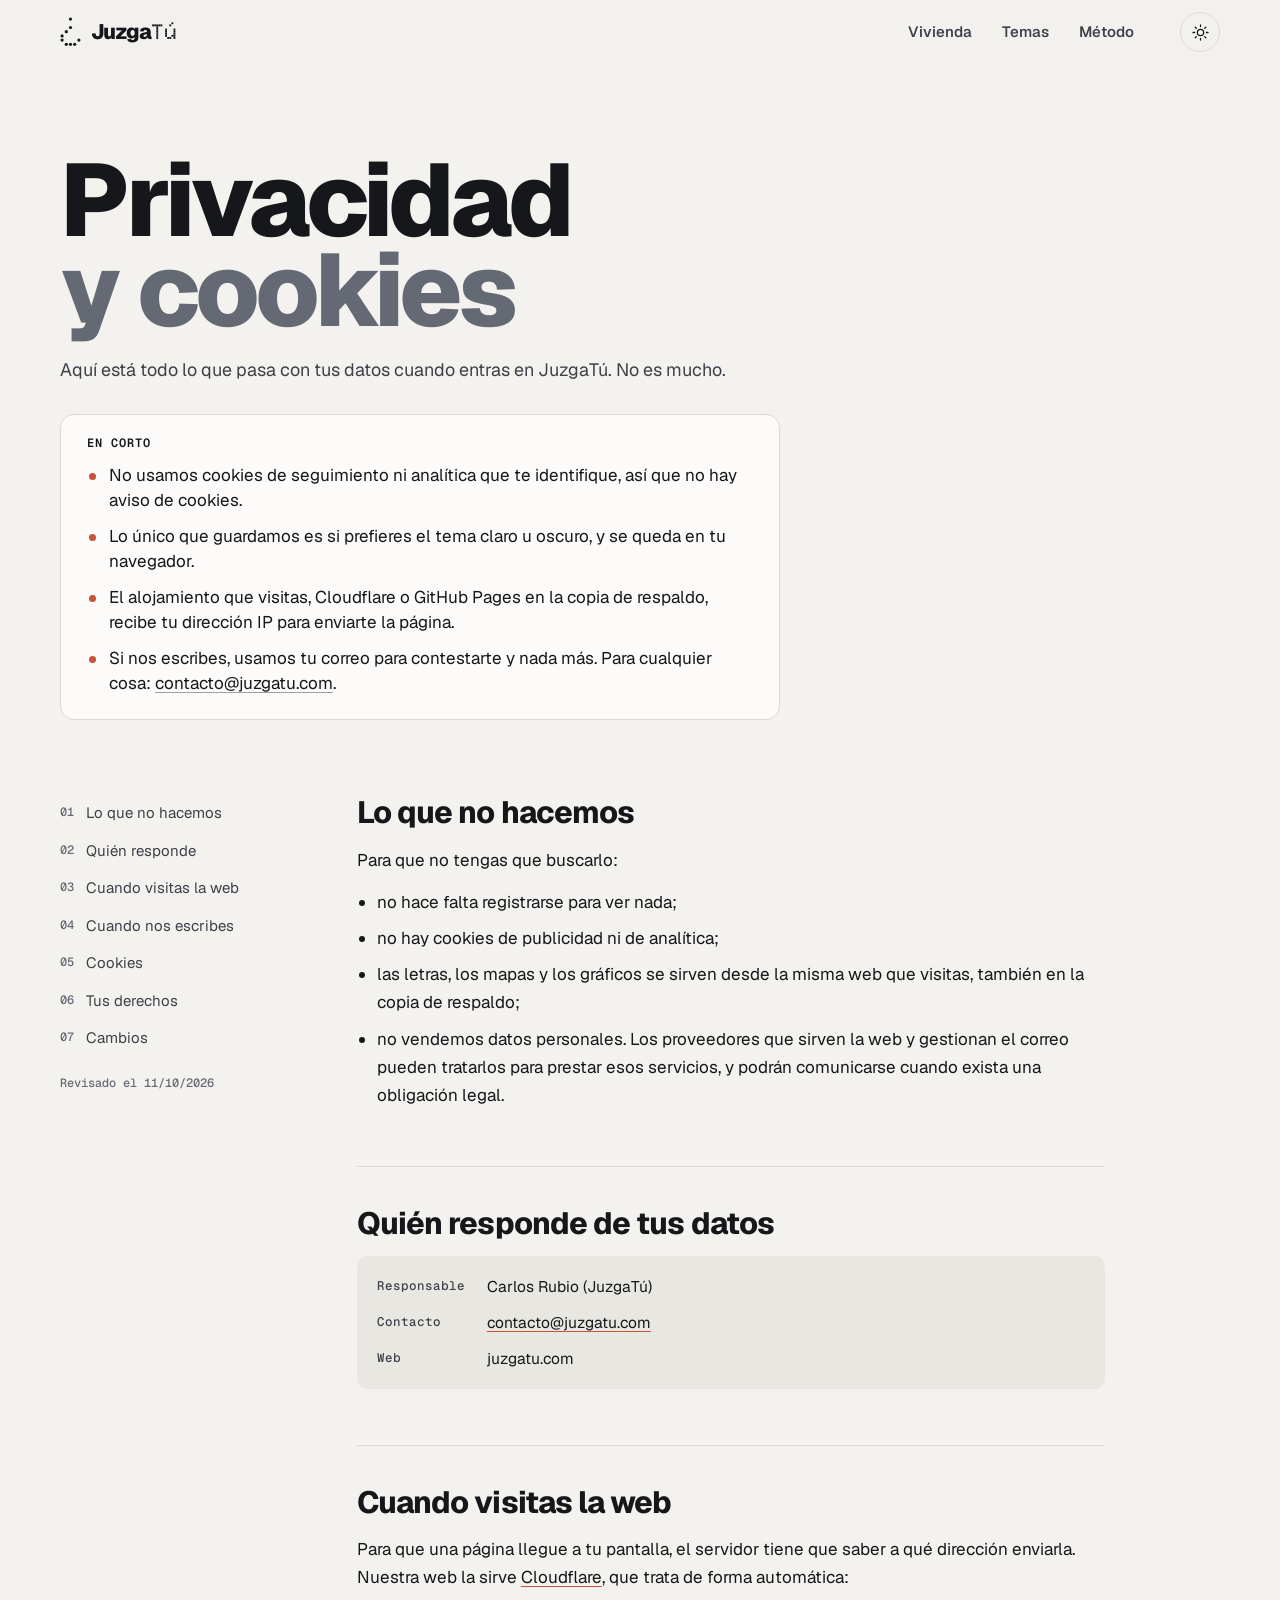
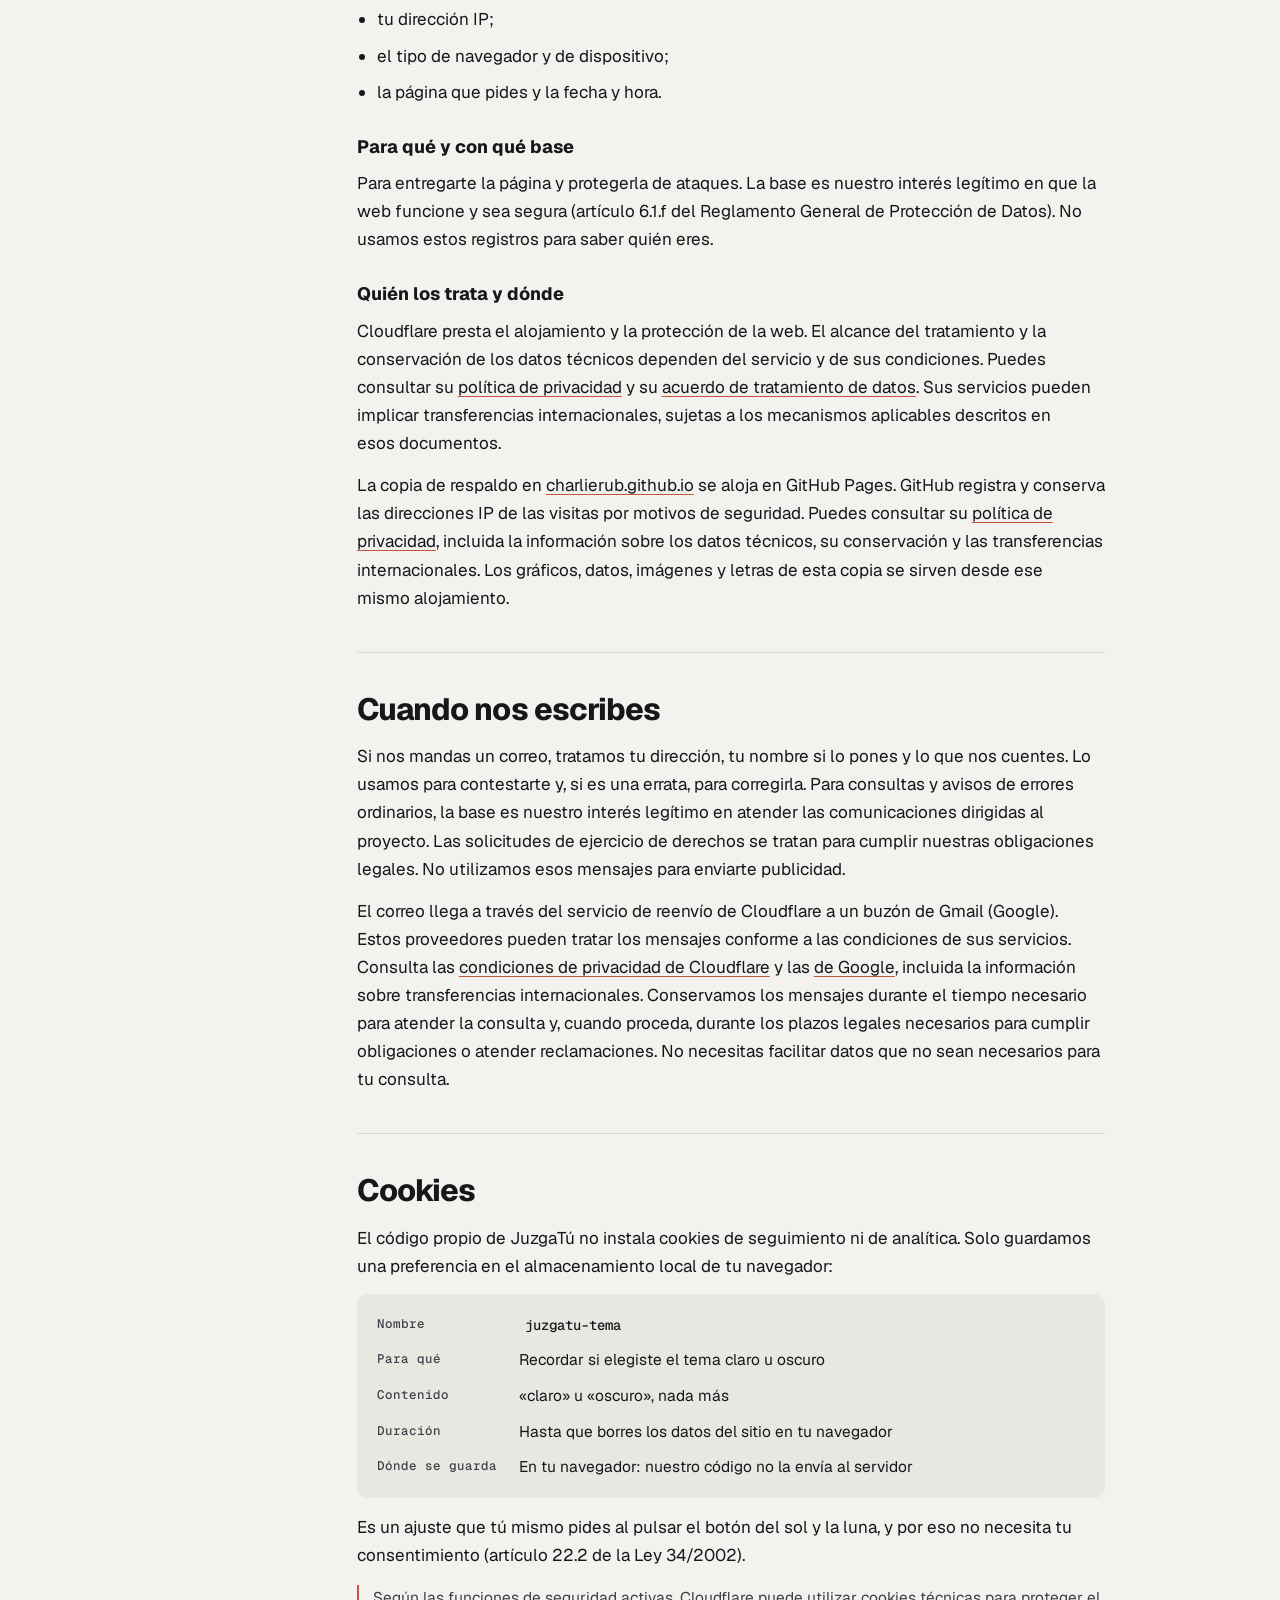
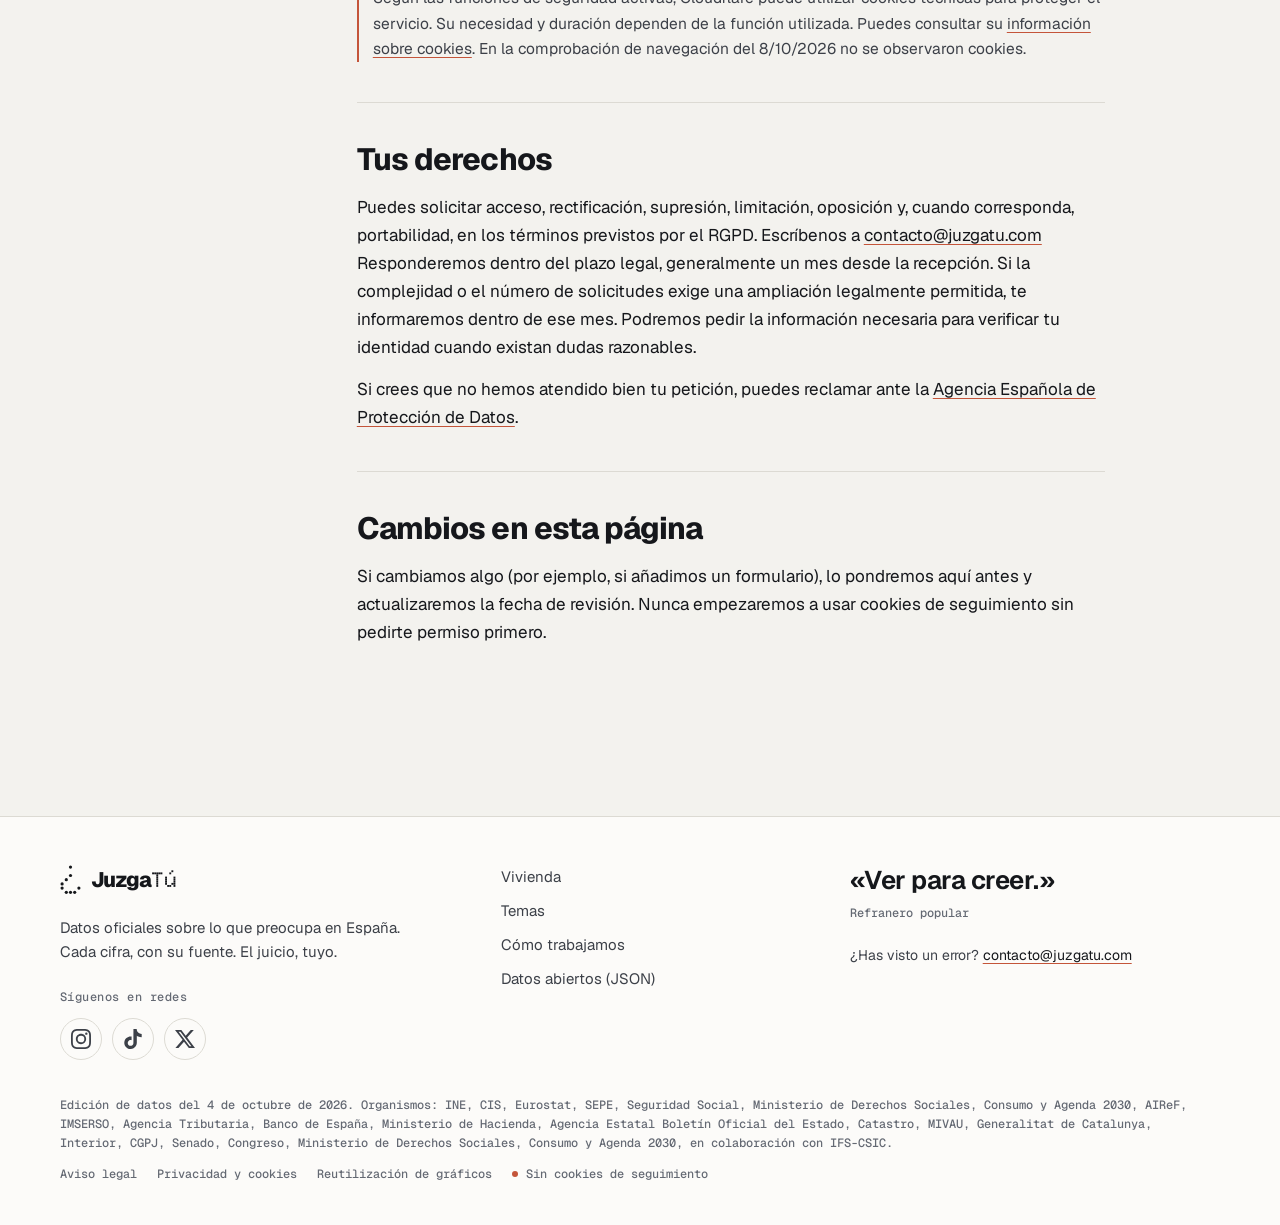
==== commit 1937a8cf: "Publicar respaldo de 17c7fbb274636bb547b78e344ad920d09f6c3a8f" ====
--- a/privacidad/index.html
+++ b/privacidad/index.html
@@ -14,4 +14,4 @@
         });
       })();
     </script><link rel="stylesheet" href="/_astro/Base.wthWQyot.css"><style>.legal-cabeza.astro-sb6l2mzp{gap:22px;padding-top:clamp(40px,7vw,96px);display:grid}h1.astro-sb6l2mzp{letter-spacing:-.04em;font-size:clamp(48px,8vw,112px);font-weight:820;line-height:.88}h1.astro-sb6l2mzp span.astro-sb6l2mzp{display:block}h1.astro-sb6l2mzp span.astro-sb6l2mzp+span.astro-sb6l2mzp{color:var(--gris)}.entradilla.astro-sb6l2mzp{max-width:58ch;color:var(--tinta-2);font-size:clamp(17px,1.4vw,20px);line-height:1.5}.en-corto.astro-sb6l2mzp{background:var(--papel);border:1px solid var(--linea);border-radius:14px;max-width:720px;margin-top:8px;padding:22px 26px}.en-corto.astro-sb6l2mzp h2.astro-sb6l2mzp{font:600 12px/1 var(--f-mono);letter-spacing:.08em;text-transform:uppercase;color:var(--acento-texto,var(--teja));margin-bottom:14px}.en-corto.astro-sb6l2mzp ul.astro-sb6l2mzp{gap:10px;margin:0;padding:0;list-style:none;display:grid}.en-corto.astro-sb6l2mzp li.astro-sb6l2mzp{padding-left:22px;line-height:1.5;position:relative}.en-corto.astro-sb6l2mzp li.astro-sb6l2mzp:before{content:"";background:var(--teja);border-radius:50%;width:7px;height:7px;position:absolute;top:.62em;left:2px}.legal-cuerpo.astro-sb6l2mzp{grid-template-columns:220px minmax(0,68ch);align-items:start;gap:clamp(32px,6vw,96px);padding-block:clamp(48px,6vw,88px) 0;display:grid}.legal-indice.astro-sb6l2mzp{top:calc(var(--cabecera-h,64px) + 28px);position:sticky}.legal-indice.astro-sb6l2mzp ol.astro-sb6l2mzp{gap:4px;margin:0;padding:0;list-style:none;display:grid}.legal-indice.astro-sb6l2mzp a.astro-sb6l2mzp{color:var(--tinta-2);gap:12px;padding:7px 0;font-size:15px;line-height:1.3;text-decoration:none;display:flex}.legal-indice.astro-sb6l2mzp b.astro-sb6l2mzp{font:500 12px/1.6 var(--f-mono);color:var(--gris)}@media (hover:hover){.legal-indice.astro-sb6l2mzp a.astro-sb6l2mzp:hover{color:var(--tinta)}}.revisado.astro-sb6l2mzp{font:500 12px/1.4 var(--f-mono);color:var(--gris);margin-top:20px}.legal-texto.astro-sb6l2mzp{font-size:17px;line-height:1.65}.legal-texto.astro-sb6l2mzp section{border-bottom:1px solid var(--linea);margin-bottom:40px;padding-bottom:40px}.legal-texto.astro-sb6l2mzp section:last-child{border-bottom:0}.legal-texto.astro-sb6l2mzp h2{letter-spacing:-.03em;margin-bottom:16px;font-size:clamp(24px,2.4vw,32px);line-height:1.1}.legal-texto.astro-sb6l2mzp h3{margin:26px 0 8px;font-size:18px}.legal-texto.astro-sb6l2mzp p+p,.legal-texto.astro-sb6l2mzp p+ul,.legal-texto.astro-sb6l2mzp ul+p,.legal-texto.astro-sb6l2mzp dl+p{margin-top:14px}.legal-texto.astro-sb6l2mzp ul{gap:8px;margin-top:12px;padding-left:20px;display:grid}.legal-texto.astro-sb6l2mzp a{color:inherit;text-decoration-color:var(--teja);text-underline-offset:3px}.legal-texto.astro-sb6l2mzp dl{background:var(--suave);border-radius:10px;grid-template-columns:max-content 1fr;gap:10px 22px;margin-top:14px;padding:18px 20px;font-size:15.5px;display:grid}.legal-texto.astro-sb6l2mzp dt{font:500 12.5px/1.9 var(--f-mono);color:var(--tinta-2)}.legal-texto.astro-sb6l2mzp dd{margin:0}.legal-texto.astro-sb6l2mzp code{font:500 .9em var(--f-mono);background:var(--suave);border-radius:4px;padding:1px 6px}.legal-texto.astro-sb6l2mzp ul.redes-legal{margin-top:18px;padding:0;display:flex}.legal-texto.astro-sb6l2mzp .nota{border-left:2px solid var(--teja);color:var(--tinta-2);margin-top:16px;padding-left:14px;font-size:15.5px}@media (width<=860px){.legal-cuerpo.astro-sb6l2mzp{grid-template-columns:1fr}.legal-indice.astro-sb6l2mzp{position:static}.legal-indice.astro-sb6l2mzp ol.astro-sb6l2mzp{grid-template-columns:repeat(auto-fill,minmax(150px,1fr))}.legal-texto.astro-sb6l2mzp dl{grid-template-columns:1fr;gap:2px 0}.legal-texto.astro-sb6l2mzp dd{margin-bottom:8px}}
-</style><script type="module" src="/_astro/page.CMFgH77u.js"></script></head><body data-sitio="juzgatu.com" class="astro-hkbrpulz"><svg width="0" height="0" style="position:absolute" aria-hidden="true" focusable="false"><symbol id="i-flecha" viewBox="0 0 24 24"><path d="M5 12h14M13 6l6 6-6 6"/></symbol><symbol id="i-externo" viewBox="0 0 24 24"><path d="M14 5h5v5M19 5l-8 8M18 14v4a1 1 0 0 1-1 1H6a1 1 0 0 1-1-1V7a1 1 0 0 1 1-1h4"/></symbol><symbol id="i-lupa" viewBox="0 0 24 24"><circle cx="11" cy="11" r="6"/><path d="M20 20l-4.5-4.5"/></symbol><symbol id="i-tabla" viewBox="0 0 24 24"><rect x="4" y="5" width="16" height="14" rx="1.5"/><path d="M4 10h16M4 14.5h16M10 10v9"/></symbol><symbol id="i-descarga" viewBox="0 0 24 24"><path d="M12 4v11M7 10l5 5 5-5M5 19h14"/></symbol><symbol id="i-sol" viewBox="0 0 24 24"><circle cx="12" cy="12" r="4"/><path d="M12 2.5v2M12 19.5v2M2.5 12h2M19.5 12h2M5.3 5.3l1.4 1.4M17.3 17.3l1.4 1.4M5.3 18.7l1.4-1.4M17.3 6.7l1.4-1.4"/></symbol><symbol id="i-luna" viewBox="0 0 24 24"><path d="M19.5 14.5A8 8 0 0 1 9.5 4.5a8 8 0 1 0 10 10z"/></symbol><symbol id="i-cerrar" viewBox="0 0 24 24"><path d="M6 6l12 12M18 6L6 18"/></symbol><symbol id="i-imagen" viewBox="0 0 24 24"><rect x="4" y="5" width="16" height="14" rx="1.5"/><circle cx="9" cy="10" r="1.6"/><path d="M20 16l-4.5-4.5L7 19"/></symbol><symbol id="i-entender" viewBox="0 0 24 24"><path d="M9 18h6M10 21h4M12 3a6 6 0 0 0-3.5 10.9c.6.5 1 1.2 1 2.1V16h5v-.1c0-.9.4-1.6 1-2.1A6 6 0 0 0 12 3z"/></symbol><symbol id="i-verificado" viewBox="0 0 24 24"><path d="M12 3l7 3v5c0 4.5-3 8-7 10-4-2-7-5.5-7-10V6l7-3z"/><path d="M9 12l2.2 2.2L15.5 10"/></symbol><symbol id="i-copiar" viewBox="0 0 24 24"><rect x="8" y="8" width="11" height="11" rx="1.5"/><path d="M16 8V6a1 1 0 0 0-1-1H6a1 1 0 0 0-1 1v9a1 1 0 0 0 1 1h2"/></symbol></svg><a class="saltar astro-hkbrpulz" href="#contenido">Saltar al contenido</a><header class="cabecera astro-6y2w7637"><div class="envoltura fila astro-6y2w7637"><a class="marca astro-wrydisaj" href="/" aria-label="JuzgaTú, inicio"><svg class="puntos signo" viewBox="0 0 21 29.400000000000002" width="21" height="29.400000000000002" aria-hidden="true"><circle cx="10.5" cy="2.1" r="1.596" fill="var(--acento)" style="--i:2" class="on"></circle><circle cx="10.5" cy="10.5" r="1.596" fill="var(--acento)" style="--i:12" class="on"></circle><circle cx="6.300000000000001" cy="14.700000000000001" r="1.596" fill="var(--acento)" style="--i:16" class="on"></circle><circle cx="2.1" cy="18.900000000000002" r="1.596" fill="var(--acento)" style="--i:20" class="on"></circle><circle cx="2.1" cy="23.1" r="1.596" fill="var(--acento)" style="--i:25" class="on"></circle><circle cx="18.900000000000002" cy="23.1" r="1.596" fill="var(--acento)" style="--i:29" class="on"></circle><circle cx="6.300000000000001" cy="27.300000000000004" r="1.596" fill="var(--acento)" style="--i:31" class="on"></circle><circle cx="10.5" cy="27.300000000000004" r="1.596" fill="var(--acento)" style="--i:32" class="on"></circle><circle cx="14.700000000000001" cy="27.300000000000004" r="1.596" fill="var(--acento)" style="--i:33" class="on"></circle></svg><span class="nombre astro-wrydisaj">Juzga<b class="astro-wrydisaj">Tú</b></span></a><nav aria-label="Principal" class="astro-6y2w7637"><a href="/vivienda/" class="astro-6y2w7637">Vivienda</a><a href="/#temas" class="astro-6y2w7637">Temas</a><a href="/metodo/" class="astro-6y2w7637">Método</a></nav><button class="tema astro-6y2w7637" type="button" data-tema-boton aria-label="Cambiar entre tema claro y oscuro"><svg class="ico sol" aria-hidden="true"><use href="#i-sol"></use></svg><svg class="ico luna" aria-hidden="true"><use href="#i-luna"></use></svg></button></div></header><main id="contenido" class="astro-hkbrpulz"><section class="envoltura legal-cabeza astro-sb6l2mzp"><h1 data-aparece class="astro-sb6l2mzp"><span class="astro-sb6l2mzp">Privacidad</span> <span class="astro-sb6l2mzp">y cookies</span></h1><p class="entradilla astro-sb6l2mzp" data-aparece style="--i:1">Aquí está todo lo que pasa con tus datos cuando entras en JuzgaTú. No es mucho.</p><aside class="en-corto astro-sb6l2mzp" data-aparece style="--i:2" aria-labelledby="t-corto"><h2 id="t-corto" class="astro-sb6l2mzp">En corto</h2><ul class="astro-sb6l2mzp"><li class="astro-sb6l2mzp">No usamos cookies de seguimiento ni analítica que te identifique, así que no hay aviso de cookies.</li><li class="astro-sb6l2mzp">Lo único que guardamos es si prefieres el tema claro u oscuro, y se queda en tu navegador.</li><li class="astro-sb6l2mzp">Cloudflare, que aloja la web, ve tu dirección IP para poder enviarte la página.</li><li class="astro-sb6l2mzp">Si nos escribes, usamos tu correo para contestarte y nada más. Para cualquier cosa: <a href="mailto:contacto@juzgatu.com?subject=Privacidad%3A%20ejercicio%20de%20derechos">contacto@juzgatu.com</a>.</li></ul></aside></section><div class="envoltura legal-cuerpo astro-sb6l2mzp"><nav class="legal-indice astro-sb6l2mzp" aria-label="Apartados"><ol class="astro-sb6l2mzp"><li class="astro-sb6l2mzp"><a href="#resumen" class="astro-sb6l2mzp"><b class="astro-sb6l2mzp">01</b>Lo que no hacemos</a></li><li class="astro-sb6l2mzp"><a href="#responsable" class="astro-sb6l2mzp"><b class="astro-sb6l2mzp">02</b>Quién responde</a></li><li class="astro-sb6l2mzp"><a href="#visita" class="astro-sb6l2mzp"><b class="astro-sb6l2mzp">03</b>Cuando visitas la web</a></li><li class="astro-sb6l2mzp"><a href="#correo" class="astro-sb6l2mzp"><b class="astro-sb6l2mzp">04</b>Cuando nos escribes</a></li><li class="astro-sb6l2mzp"><a href="#cookies" class="astro-sb6l2mzp"><b class="astro-sb6l2mzp">05</b>Cookies</a></li><li class="astro-sb6l2mzp"><a href="#derechos" class="astro-sb6l2mzp"><b class="astro-sb6l2mzp">06</b>Tus derechos</a></li><li class="astro-sb6l2mzp"><a href="#cambios" class="astro-sb6l2mzp"><b class="astro-sb6l2mzp">07</b>Cambios</a></li></ol><p class="revisado astro-sb6l2mzp">Revisado el 8/10/2026</p></nav><article class="legal-texto astro-sb6l2mzp"><section id="resumen"><h2>Lo que no hacemos</h2><p>Para que no tengas que buscarlo:</p><ul><li>no hace falta registrarse para ver nada;</li><li>no hay cookies de publicidad ni de analítica;</li><li>la web no carga nada de otras empresas: las letras, los mapas y los gráficos se sirven desde juzgatu.com;</li><li>no vendemos datos personales. Los proveedores que sirven la web y gestionan el correo pueden tratarlos para prestar esos servicios, y podrán comunicarse cuando exista una obligación legal.</li></ul></section><section id="responsable"><h2>Quién responde de tus datos</h2><dl><dt>Responsable</dt><dd>Carlos Rubio (JuzgaTú)</dd><dt>Contacto</dt><dd><a href="mailto:contacto@juzgatu.com?subject=Privacidad%3A%20ejercicio%20de%20derechos">contacto@juzgatu.com</a></dd><dt>Web</dt><dd>juzgatu.com</dd></dl></section><section id="visita"><h2>Cuando visitas la web</h2><p>Para que una página llegue a tu pantalla, el servidor tiene que saber a qué dirección enviarla. Nuestra web la sirve <a href="https://www.cloudflare.com/es-es/privacypolicy/">Cloudflare</a>, que trata de forma automática:</p><ul><li>tu dirección IP;</li><li>el tipo de navegador y de dispositivo;</li><li>la página que pides y la fecha y hora.</li></ul><h3>Para qué y con qué base</h3><p>Para entregarte la página y protegerla de ataques. La base es nuestro interés legítimo en que la web funcione y sea segura (artículo 6.1.f del Reglamento General de Protección de Datos). No usamos estos registros para saber quién eres.</p><h3>Quién los trata y dónde</h3><p>Cloudflare presta el alojamiento y la protección de la web. El alcance del tratamiento y la conservación de los datos técnicos dependen del servicio y de sus condiciones. Puedes consultar su <a href="https://www.cloudflare.com/es-es/privacypolicy/">política de privacidad</a> y su <a href="https://www.cloudflare.com/cloudflare-customer-dpa/">acuerdo de tratamiento de datos</a>. Sus servicios pueden implicar transferencias internacionales, sujetas a los mecanismos aplicables descritos en esos documentos.</p></section><section id="correo"><h2>Cuando nos escribes</h2><p>Si nos mandas un correo, tratamos tu dirección, tu nombre si lo pones y lo que nos cuentes. Lo usamos para contestarte y, si es una errata, para corregirla. Para consultas y avisos de errores ordinarios, la base es nuestro interés legítimo en atender las comunicaciones dirigidas al proyecto. Las solicitudes de ejercicio de derechos se tratan para cumplir nuestras obligaciones legales. No utilizamos esos mensajes para enviarte publicidad.</p><p>El correo llega a través del servicio de reenvío de Cloudflare a un buzón de Gmail (Google). Estos proveedores pueden tratar los mensajes conforme a las condiciones de sus servicios. Consulta las <a href="https://www.cloudflare.com/es-es/privacypolicy/">condiciones de privacidad de Cloudflare</a> y las <a href="https://policies.google.com/privacy?hl=es">de Google</a>, incluida la información sobre transferencias internacionales. Conservamos los mensajes durante el tiempo necesario para atender la consulta y, cuando proceda, durante los plazos legales necesarios para cumplir obligaciones o atender reclamaciones. No necesitas facilitar datos que no sean necesarios para tu consulta.</p></section><section id="cookies"><h2>Cookies</h2><p>El código propio de JuzgaTú no instala cookies de seguimiento ni de analítica. Solo guardamos una preferencia en el almacenamiento local de tu navegador:</p><dl><dt>Nombre</dt><dd><code>juzgatu-tema</code></dd><dt>Para qué</dt><dd>Recordar si elegiste el tema claro u oscuro</dd><dt>Contenido</dt><dd>«claro» u «oscuro», nada más</dd><dt>Duración</dt><dd>Hasta que borres los datos del sitio en tu navegador</dd><dt>Dónde se guarda</dt><dd>En tu navegador: nuestro código no la envía al servidor</dd></dl><p>Es un ajuste que tú mismo pides al pulsar el botón del sol y la luna, y por eso no necesita tu consentimiento (artículo 22.2 de la Ley 34/2002).</p><p class="nota">Según las funciones de seguridad activas, Cloudflare puede utilizar cookies técnicas para proteger el servicio. Su necesidad y duración dependen de la función utilizada. Puedes consultar su <a href="https://developers.cloudflare.com/fundamentals/reference/policies-compliances/cloudflare-cookies/">información sobre cookies</a>. En la comprobación de navegación del 8/10/2026 no se observaron cookies.</p></section><section id="derechos"><h2>Tus derechos</h2><p>Puedes solicitar acceso, rectificación, supresión, limitación, oposición y, cuando corresponda, portabilidad, en los términos previstos por el RGPD. Escríbenos a <a href="mailto:contacto@juzgatu.com?subject=Privacidad%3A%20ejercicio%20de%20derechos">contacto@juzgatu.com</a> Responderemos dentro del plazo legal, generalmente un mes desde la recepción. Si la complejidad o el número de solicitudes exige una ampliación legalmente permitida, te informaremos dentro de ese mes. Podremos pedir la información necesaria para verificar tu identidad cuando existan dudas razonables.</p><p>Si crees que no hemos atendido bien tu petición, puedes reclamar ante la <a href="https://www.aepd.es">Agencia Española de Protección de Datos</a>.</p></section><section id="cambios"><h2>Cambios en esta página</h2><p>Si cambiamos algo (por ejemplo, si añadimos un formulario), lo pondremos aquí antes y actualizaremos la fecha de revisión. Nunca empezaremos a usar cookies de seguimiento sin pedirte permiso primero.</p></section></article></div></main><footer class="pie astro-u77toawe"><div class="envoltura rejilla astro-u77toawe"><div class="firma astro-u77toawe"><a class="marca astro-wrydisaj" href="/" aria-label="JuzgaTú, inicio"><svg class="puntos signo" viewBox="0 0 21 29.400000000000002" width="21" height="29.400000000000002" aria-hidden="true"><circle cx="10.5" cy="2.1" r="1.596" fill="var(--acento)" style="--i:2" class="on"></circle><circle cx="10.5" cy="10.5" r="1.596" fill="var(--acento)" style="--i:12" class="on"></circle><circle cx="6.300000000000001" cy="14.700000000000001" r="1.596" fill="var(--acento)" style="--i:16" class="on"></circle><circle cx="2.1" cy="18.900000000000002" r="1.596" fill="var(--acento)" style="--i:20" class="on"></circle><circle cx="2.1" cy="23.1" r="1.596" fill="var(--acento)" style="--i:25" class="on"></circle><circle cx="18.900000000000002" cy="23.1" r="1.596" fill="var(--acento)" style="--i:29" class="on"></circle><circle cx="6.300000000000001" cy="27.300000000000004" r="1.596" fill="var(--acento)" style="--i:31" class="on"></circle><circle cx="10.5" cy="27.300000000000004" r="1.596" fill="var(--acento)" style="--i:32" class="on"></circle><circle cx="14.700000000000001" cy="27.300000000000004" r="1.596" fill="var(--acento)" style="--i:33" class="on"></circle></svg><span class="nombre astro-wrydisaj">Juzga<b class="astro-wrydisaj">Tú</b></span></a><p class="astro-u77toawe">Datos oficiales sobre lo que preocupa en España. Cada cifra, con su fuente. El juicio, tuyo.</p><div class="siguenos astro-u77toawe"><p class="astro-u77toawe">Síguenos en redes</p><ul class="redes astro-o2uavecd"><li class="astro-o2uavecd"><a href="https://www.instagram.com/juzgatu/" class="red red-instagram astro-o2uavecd" rel="me noopener" target="_blank" aria-label="Instagram: @juzgatu"><span class="logo astro-o2uavecd" aria-hidden="true"><svg viewBox="0 0 24 24" width="20" height="20" class="astro-o2uavecd"><defs class="astro-o2uavecd"><radialGradient id="ig-degradado" cx="0.3" cy="1.07" r="1.3" class="astro-o2uavecd"><stop offset="0" stop-color="#fdf497" class="astro-o2uavecd"></stop><stop offset="0.1" stop-color="#fdf497" class="astro-o2uavecd"></stop><stop offset="0.5" stop-color="#fd5949" class="astro-o2uavecd"></stop><stop offset="0.68" stop-color="#d6249f" class="astro-o2uavecd"></stop><stop offset="1" stop-color="#285AEB" class="astro-o2uavecd"></stop></radialGradient></defs><path class="trazo astro-o2uavecd" d="M7.0301.084c-1.2768.0602-2.1487.264-2.911.5634-.7888.3075-1.4575.72-2.1228 1.3877-.6652.6677-1.075 1.3368-1.3802 2.127-.2954.7638-.4956 1.6365-.552 2.914-.0564 1.2775-.0689 1.6882-.0626 4.947.0062 3.2586.0206 3.6671.0825 4.9473.061 1.2765.264 2.1482.5635 2.9107.308.7889.72 1.4573 1.388 2.1228.6679.6655 1.3365 1.0743 2.1285 1.38.7632.295 1.6361.4961 2.9134.552 1.2773.056 1.6884.069 4.9462.0627 3.2578-.0062 3.668-.0207 4.9478-.0814 1.28-.0607 2.147-.2652 2.9098-.5633.7889-.3086 1.4578-.72 2.1228-1.3881.665-.6682 1.0745-1.3378 1.3795-2.1284.2957-.7632.4966-1.636.552-2.9124.056-1.2809.0692-1.6898.063-4.948-.0063-3.2583-.021-3.6668-.0817-4.9465-.0607-1.2797-.264-2.1487-.5633-2.9117-.3084-.7889-.72-1.4568-1.3876-2.1228C21.2982 1.33 20.628.9208 19.8378.6165 19.074.321 18.2017.1197 16.9244.0645 15.6471.0093 15.236-.005 11.977.0014 8.718.0076 8.31.0215 7.0301.0839m.1402 21.6932c-1.17-.0509-1.8053-.2453-2.2287-.408-.5606-.216-.96-.4771-1.3819-.895-.422-.4178-.6811-.8186-.9-1.378-.1644-.4234-.3624-1.058-.4171-2.228-.0595-1.2645-.072-1.6442-.079-4.848-.007-3.2037.0053-3.583.0607-4.848.05-1.169.2456-1.805.408-2.2282.216-.5613.4762-.96.895-1.3816.4188-.4217.8184-.6814 1.3783-.9003.423-.1651 1.0575-.3614 2.227-.4171 1.2655-.06 1.6447-.072 4.848-.079 3.2033-.007 3.5835.005 4.8495.0608 1.169.0508 1.8053.2445 2.228.408.5608.216.96.4754 1.3816.895.4217.4194.6816.8176.9005 1.3787.1653.4217.3617 1.056.4169 2.2263.0602 1.2655.0739 1.645.0796 4.848.0058 3.203-.0055 3.5834-.061 4.848-.051 1.17-.245 1.8055-.408 2.2294-.216.5604-.4763.96-.8954 1.3814-.419.4215-.8181.6811-1.3783.9-.4224.1649-1.0577.3617-2.2262.4174-1.2656.0595-1.6448.072-4.8493.079-3.2045.007-3.5825-.006-4.848-.0608M16.953 5.5864A1.44 1.44 0 1 0 18.39 4.144a1.44 1.44 0 0 0-1.437 1.4424M5.8385 12.012c.0067 3.4032 2.7706 6.1557 6.173 6.1493 3.4026-.0065 6.157-2.7701 6.1506-6.1733-.0065-3.4032-2.771-6.1565-6.174-6.1498-3.403.0067-6.156 2.771-6.1496 6.1738M8 12.0077a4 4 0 1 1 4.008 3.9921A3.9996 3.9996 0 0 1 8 12.0077"></path></svg></span></a></li><li class="astro-o2uavecd"><a href="https://www.tiktok.com/@JuzgaTu" class="red red-tiktok astro-o2uavecd" rel="me noopener" target="_blank" aria-label="TikTok: @JuzgaTu"><span class="logo astro-o2uavecd" aria-hidden="true"><svg viewBox="0 0 24 24" width="20" height="20" class="astro-o2uavecd"><path class="tt-cian astro-o2uavecd" d="M12.525.02c1.31-.02 2.61-.01 3.91-.02.08 1.53.63 3.09 1.75 4.17 1.12 1.11 2.7 1.62 4.24 1.79v4.03c-1.44-.05-2.89-.35-4.2-.97-.57-.26-1.1-.59-1.62-.93-.01 2.92.01 5.84-.02 8.75-.08 1.4-.54 2.79-1.35 3.94-1.31 1.92-3.58 3.17-5.91 3.21-1.43.08-2.86-.31-4.08-1.03-2.02-1.19-3.44-3.37-3.65-5.71-.02-.5-.03-1-.01-1.49.18-1.9 1.12-3.72 2.58-4.96 1.66-1.44 3.98-2.13 6.15-1.72.02 1.48-.04 2.96-.04 4.44-.99-.32-2.15-.23-3.02.37-.63.41-1.11 1.04-1.36 1.75-.21.51-.15 1.07-.14 1.61.24 1.64 1.82 3.02 3.5 2.87 1.12-.01 2.19-.66 2.77-1.61.19-.33.4-.67.41-1.06.1-1.79.06-3.57.07-5.36.01-4.03-.01-8.05.02-12.07z"></path><path class="tt-rojo astro-o2uavecd" d="M12.525.02c1.31-.02 2.61-.01 3.91-.02.08 1.53.63 3.09 1.75 4.17 1.12 1.11 2.7 1.62 4.24 1.79v4.03c-1.44-.05-2.89-.35-4.2-.97-.57-.26-1.1-.59-1.62-.93-.01 2.92.01 5.84-.02 8.75-.08 1.4-.54 2.79-1.35 3.94-1.31 1.92-3.58 3.17-5.91 3.21-1.43.08-2.86-.31-4.08-1.03-2.02-1.19-3.44-3.37-3.65-5.71-.02-.5-.03-1-.01-1.49.18-1.9 1.12-3.72 2.58-4.96 1.66-1.44 3.98-2.13 6.15-1.72.02 1.48-.04 2.96-.04 4.44-.99-.32-2.15-.23-3.02.37-.63.41-1.11 1.04-1.36 1.75-.21.51-.15 1.07-.14 1.61.24 1.64 1.82 3.02 3.5 2.87 1.12-.01 2.19-.66 2.77-1.61.19-.33.4-.67.41-1.06.1-1.79.06-3.57.07-5.36.01-4.03-.01-8.05.02-12.07z"></path><path class="trazo astro-o2uavecd" d="M12.525.02c1.31-.02 2.61-.01 3.91-.02.08 1.53.63 3.09 1.75 4.17 1.12 1.11 2.7 1.62 4.24 1.79v4.03c-1.44-.05-2.89-.35-4.2-.97-.57-.26-1.1-.59-1.62-.93-.01 2.92.01 5.84-.02 8.75-.08 1.4-.54 2.79-1.35 3.94-1.31 1.92-3.58 3.17-5.91 3.21-1.43.08-2.86-.31-4.08-1.03-2.02-1.19-3.44-3.37-3.65-5.71-.02-.5-.03-1-.01-1.49.18-1.9 1.12-3.72 2.58-4.96 1.66-1.44 3.98-2.13 6.15-1.72.02 1.48-.04 2.96-.04 4.44-.99-.32-2.15-.23-3.02.37-.63.41-1.11 1.04-1.36 1.75-.21.51-.15 1.07-.14 1.61.24 1.64 1.82 3.02 3.5 2.87 1.12-.01 2.19-.66 2.77-1.61.19-.33.4-.67.41-1.06.1-1.79.06-3.57.07-5.36.01-4.03-.01-8.05.02-12.07z"></path></svg></span></a></li><li class="astro-o2uavecd"><a href="https://x.com/JuzgaTu" class="red red-x astro-o2uavecd" rel="me noopener" target="_blank" aria-label="X: @JuzgaTu"><span class="logo astro-o2uavecd" aria-hidden="true"><svg viewBox="0 0 24 24" width="20" height="20" class="astro-o2uavecd"><path class="trazo astro-o2uavecd" d="M18.901 1.153h3.68l-8.04 9.19L24 22.846h-7.406l-5.8-7.584-6.638 7.584H.474l8.6-9.83L0 1.154h7.594l5.243 6.932ZM17.61 20.644h2.039L6.486 3.24H4.298Z"></path></svg></span></a></li></ul></div></div><nav aria-label="Pie" class="astro-u77toawe"><a href="/vivienda/" class="astro-u77toawe">Vivienda</a><a href="/#temas" class="astro-u77toawe">Temas</a><a href="/metodo/" class="astro-u77toawe">Cómo trabajamos</a><a href="/datos/vivienda.json" download class="astro-u77toawe">Datos abiertos (JSON)</a></nav><div class="lado astro-u77toawe"><figure class="cita astro-u77toawe"><blockquote class="astro-u77toawe">Ver para creer.</blockquote><figcaption class="astro-u77toawe">Refranero popular</figcaption></figure><p class="errata astro-u77toawe">¿Has visto un error? <a href="mailto:contacto@juzgatu.com?subject=Errata%20en%20JuzgaT%C3%BA" class="astro-u77toawe">contacto@juzgatu.com</a></p></div></div><div class="envoltura legal astro-u77toawe"><p class="astro-u77toawe">Edición de datos del 4 de octubre de 2026. Organismos: INE, CIS, Eurostat, SEPE, Seguridad Social, Ministerio de Derechos Sociales, Consumo y Agenda 2030, AIReF, IMSERSO, Agencia Tributaria, Banco de España, Ministerio de Hacienda, Agencia Estatal Boletín Oficial del Estado, Catastro, MIVAU, Generalitat de Catalunya, Interior, CGPJ, Senado, Congreso, Ministerio de Derechos Sociales, Consumo y Agenda 2030, en colaboración con IFS-CSIC.</p><p class="enlaces-legales astro-u77toawe"><a href="/aviso-legal/" class="astro-u77toawe">Aviso legal</a><a href="/privacidad/" class="astro-u77toawe">Privacidad y cookies</a><a href="/aviso-legal/#reutilizar" class="astro-u77toawe">Reutilización de gráficos</a><span class="astro-u77toawe">Sin cookies de seguimiento</span></p></div></footer><script type="module">var e=document.documentElement,t=matchMedia(`(prefers-reduced-motion: reduce)`),n=matchMedia(`(prefers-color-scheme: dark)`);function r(){let t=e.dataset.tema||(n.matches?`oscuro`:`claro`);e.dataset.esquema!==t&&(e.dataset.esquema=t,window.dispatchEvent(new CustomEvent(`juzgatu:tema`)))}document.querySelector(`[data-tema-boton]`)?.addEventListener(`click`,()=>{e.dataset.tema=e.dataset.esquema===`oscuro`?`claro`:`oscuro`;try{localStorage.setItem(`juzgatu-tema`,e.dataset.tema)}catch{}r()}),n.addEventListener(`change`,r);var i=null,a=()=>{let e=scrollY>8;e!==i&&(i=e,document.body.classList.toggle(`con-scroll`,e))};addEventListener(`scroll`,a,{passive:!0}),a();var o=new IntersectionObserver(e=>{for(let t of e)t.isIntersecting&&(t.target.classList.add(`visto`),o.unobserve(t.target))},{rootMargin:`0px 0px -3% 0px`});document.querySelectorAll(`[data-aparece]`).forEach(e=>o.observe(e));var s=`0123456789`;function c(e){let n=e.dataset.cifra||e.textContent||``;if(t.matches)return;let r=performance.now(),i=t=>{let a=Math.min(1,(t-r)/900);e.textContent=[...n].map((e,t)=>a>=(t+1)/(n.length+1)||!s.includes(e)?e:s[Math.floor(Math.random()*10)]).join(``),a<1?requestAnimationFrame(i):e.textContent=n};requestAnimationFrame(i)}var l=new IntersectionObserver(e=>{for(let t of e)t.isIntersecting&&(c(t.target),l.unobserve(t.target))},{threshold:.6});document.querySelectorAll(`[data-cifra]`).forEach(e=>l.observe(e));var u=()=>document.querySelector(`.cabecera`)?.offsetHeight??64,d=e=>{try{return e.length>1?document.getElementById(decodeURIComponent(e.slice(1))):null}catch{return null}},f=e=>Math.max(0,e.getBoundingClientRect().top+scrollY-u()-(e.tagName===`SECTION`?0:12)),p=(t,n)=>{e.toggleAttribute(`data-saltando`,t),dispatchEvent(new CustomEvent(`juzgatu:salto`,{detail:{activo:t,destino:n}}))},m=0;function h(e,n){let r=e.closest(`details`);r&&!r.open&&(r.open=!0);let i=++m;if(!n||t.matches)scrollTo({top:f(e),behavior:`auto`});else{let t=f(e),n=innerHeight,r=t-scrollY,a=Math.abs(r)>n*2.5;p(!0,e),a&&scrollTo({top:t-Math.sign(r)*n*1.5,behavior:`auto`}),scrollTo({top:f(e),behavior:`smooth`});let o=!1,s=()=>{o=!0},c={passive:!0};for(let e of[`wheel`,`touchstart`,`keydown`])addEventListener(e,s,c);let l=scrollY,u=0,d=0,h=performance.now(),g=()=>{if(i!==m)return _(!1);if(u=Math.abs(scrollY-l)<.5?u+1:0,l=scrollY,u<4&&performance.now()-h<4e3)return requestAnimationFrame(g);let t=f(e);if(!o&&Math.abs(t-scrollY)>1&&d++<3)return scrollTo({top:t,behavior:`auto`}),u=0,requestAnimationFrame(g);_(!0)},_=e=>{for(let e of[`wheel`,`touchstart`,`keydown`])removeEventListener(e,s);e&&p(!1)};requestAnimationFrame(g)}e.matches(`a, button, input, select, textarea, [tabindex]`)||(e.setAttribute(`tabindex`,`-1`),e.dataset.ancla=``),e.focus({preventScroll:!0})}document.addEventListener(`click`,e=>{if(e.defaultPrevented||e.button!==0||e.metaKey||e.ctrlKey||e.shiftKey||e.altKey)return;let t=e.target.closest(`a[href*='#']`),n=t?.getAttribute(`href`);if(!t||!n||t.getAttribute(`target`)===`_blank`)return;let r=new URL(n,location.href);if(r.origin!==location.origin||r.pathname!==location.pathname)return;let i=d(r.hash);i&&(e.preventDefault(),location.hash!==r.hash&&history.pushState(null,``,r.hash),h(i,!0))});function g(){let e=d(location.hash);if(!e)return;let t=!1,n=()=>{t=!0};for(let e of[`wheel`,`touchstart`,`keydown`,`pointerdown`])addEventListener(e,n,{once:!0,passive:!0});h(e,!1);let r=new ResizeObserver(()=>{!t&&Math.abs(f(e)-scrollY)>1&&scrollTo({top:f(e),behavior:`auto`})});r.observe(document.body);let i=()=>setTimeout(()=>r.disconnect(),600);document.readyState===`complete`?i():addEventListener(`load`,i,{once:!0}),setTimeout(()=>r.disconnect(),4e3)}g();</script></body></html>+</style><script type="module" src="/_astro/page.CMFgH77u.js"></script></head><body data-sitio="juzgatu.com" class="astro-hkbrpulz"><svg width="0" height="0" style="position:absolute" aria-hidden="true" focusable="false"><symbol id="i-flecha" viewBox="0 0 24 24"><path d="M5 12h14M13 6l6 6-6 6"/></symbol><symbol id="i-externo" viewBox="0 0 24 24"><path d="M14 5h5v5M19 5l-8 8M18 14v4a1 1 0 0 1-1 1H6a1 1 0 0 1-1-1V7a1 1 0 0 1 1-1h4"/></symbol><symbol id="i-lupa" viewBox="0 0 24 24"><circle cx="11" cy="11" r="6"/><path d="M20 20l-4.5-4.5"/></symbol><symbol id="i-tabla" viewBox="0 0 24 24"><rect x="4" y="5" width="16" height="14" rx="1.5"/><path d="M4 10h16M4 14.5h16M10 10v9"/></symbol><symbol id="i-descarga" viewBox="0 0 24 24"><path d="M12 4v11M7 10l5 5 5-5M5 19h14"/></symbol><symbol id="i-sol" viewBox="0 0 24 24"><circle cx="12" cy="12" r="4"/><path d="M12 2.5v2M12 19.5v2M2.5 12h2M19.5 12h2M5.3 5.3l1.4 1.4M17.3 17.3l1.4 1.4M5.3 18.7l1.4-1.4M17.3 6.7l1.4-1.4"/></symbol><symbol id="i-luna" viewBox="0 0 24 24"><path d="M19.5 14.5A8 8 0 0 1 9.5 4.5a8 8 0 1 0 10 10z"/></symbol><symbol id="i-cerrar" viewBox="0 0 24 24"><path d="M6 6l12 12M18 6L6 18"/></symbol><symbol id="i-imagen" viewBox="0 0 24 24"><rect x="4" y="5" width="16" height="14" rx="1.5"/><circle cx="9" cy="10" r="1.6"/><path d="M20 16l-4.5-4.5L7 19"/></symbol><symbol id="i-entender" viewBox="0 0 24 24"><path d="M9 18h6M10 21h4M12 3a6 6 0 0 0-3.5 10.9c.6.5 1 1.2 1 2.1V16h5v-.1c0-.9.4-1.6 1-2.1A6 6 0 0 0 12 3z"/></symbol><symbol id="i-verificado" viewBox="0 0 24 24"><path d="M12 3l7 3v5c0 4.5-3 8-7 10-4-2-7-5.5-7-10V6l7-3z"/><path d="M9 12l2.2 2.2L15.5 10"/></symbol><symbol id="i-copiar" viewBox="0 0 24 24"><rect x="8" y="8" width="11" height="11" rx="1.5"/><path d="M16 8V6a1 1 0 0 0-1-1H6a1 1 0 0 0-1 1v9a1 1 0 0 0 1 1h2"/></symbol></svg><a class="saltar astro-hkbrpulz" href="#contenido">Saltar al contenido</a><header class="cabecera astro-6y2w7637"><div class="envoltura fila astro-6y2w7637"><a class="marca astro-wrydisaj" href="/" aria-label="JuzgaTú, inicio"><svg class="puntos signo" viewBox="0 0 21 29.400000000000002" width="21" height="29.400000000000002" aria-hidden="true"><circle cx="10.5" cy="2.1" r="1.596" fill="var(--acento)" style="--i:2" class="on"></circle><circle cx="10.5" cy="10.5" r="1.596" fill="var(--acento)" style="--i:12" class="on"></circle><circle cx="6.300000000000001" cy="14.700000000000001" r="1.596" fill="var(--acento)" style="--i:16" class="on"></circle><circle cx="2.1" cy="18.900000000000002" r="1.596" fill="var(--acento)" style="--i:20" class="on"></circle><circle cx="2.1" cy="23.1" r="1.596" fill="var(--acento)" style="--i:25" class="on"></circle><circle cx="18.900000000000002" cy="23.1" r="1.596" fill="var(--acento)" style="--i:29" class="on"></circle><circle cx="6.300000000000001" cy="27.300000000000004" r="1.596" fill="var(--acento)" style="--i:31" class="on"></circle><circle cx="10.5" cy="27.300000000000004" r="1.596" fill="var(--acento)" style="--i:32" class="on"></circle><circle cx="14.700000000000001" cy="27.300000000000004" r="1.596" fill="var(--acento)" style="--i:33" class="on"></circle></svg><span class="nombre astro-wrydisaj">Juzga<b class="astro-wrydisaj">Tú</b></span></a><nav aria-label="Principal" class="astro-6y2w7637"><a href="/vivienda/" class="astro-6y2w7637">Vivienda</a><a href="/#temas" class="astro-6y2w7637">Temas</a><a href="/metodo/" class="astro-6y2w7637">Método</a></nav><button class="tema astro-6y2w7637" type="button" data-tema-boton aria-label="Cambiar entre tema claro y oscuro"><svg class="ico sol" aria-hidden="true"><use href="#i-sol"></use></svg><svg class="ico luna" aria-hidden="true"><use href="#i-luna"></use></svg></button></div></header><main id="contenido" class="astro-hkbrpulz"><section class="envoltura legal-cabeza astro-sb6l2mzp"><h1 data-aparece class="astro-sb6l2mzp"><span class="astro-sb6l2mzp">Privacidad</span> <span class="astro-sb6l2mzp">y cookies</span></h1><p class="entradilla astro-sb6l2mzp" data-aparece style="--i:1">Aquí está todo lo que pasa con tus datos cuando entras en JuzgaTú. No es mucho.</p><aside class="en-corto astro-sb6l2mzp" data-aparece style="--i:2" aria-labelledby="t-corto"><h2 id="t-corto" class="astro-sb6l2mzp">En corto</h2><ul class="astro-sb6l2mzp"><li class="astro-sb6l2mzp">No usamos cookies de seguimiento ni analítica que te identifique, así que no hay aviso de cookies.</li><li class="astro-sb6l2mzp">Lo único que guardamos es si prefieres el tema claro u oscuro, y se queda en tu navegador.</li><li class="astro-sb6l2mzp">El alojamiento que visitas, Cloudflare o GitHub Pages en la copia de respaldo, recibe tu dirección IP para enviarte la página.</li><li class="astro-sb6l2mzp">Si nos escribes, usamos tu correo para contestarte y nada más. Para cualquier cosa: <a href="mailto:contacto@juzgatu.com?subject=Privacidad%3A%20ejercicio%20de%20derechos">contacto@juzgatu.com</a>.</li></ul></aside></section><div class="envoltura legal-cuerpo astro-sb6l2mzp"><nav class="legal-indice astro-sb6l2mzp" aria-label="Apartados"><ol class="astro-sb6l2mzp"><li class="astro-sb6l2mzp"><a href="#resumen" class="astro-sb6l2mzp"><b class="astro-sb6l2mzp">01</b>Lo que no hacemos</a></li><li class="astro-sb6l2mzp"><a href="#responsable" class="astro-sb6l2mzp"><b class="astro-sb6l2mzp">02</b>Quién responde</a></li><li class="astro-sb6l2mzp"><a href="#visita" class="astro-sb6l2mzp"><b class="astro-sb6l2mzp">03</b>Cuando visitas la web</a></li><li class="astro-sb6l2mzp"><a href="#correo" class="astro-sb6l2mzp"><b class="astro-sb6l2mzp">04</b>Cuando nos escribes</a></li><li class="astro-sb6l2mzp"><a href="#cookies" class="astro-sb6l2mzp"><b class="astro-sb6l2mzp">05</b>Cookies</a></li><li class="astro-sb6l2mzp"><a href="#derechos" class="astro-sb6l2mzp"><b class="astro-sb6l2mzp">06</b>Tus derechos</a></li><li class="astro-sb6l2mzp"><a href="#cambios" class="astro-sb6l2mzp"><b class="astro-sb6l2mzp">07</b>Cambios</a></li></ol><p class="revisado astro-sb6l2mzp">Revisado el 11/10/2026</p></nav><article class="legal-texto astro-sb6l2mzp"><section id="resumen"><h2>Lo que no hacemos</h2><p>Para que no tengas que buscarlo:</p><ul><li>no hace falta registrarse para ver nada;</li><li>no hay cookies de publicidad ni de analítica;</li><li>las letras, los mapas y los gráficos se sirven desde la misma web que visitas, también en la copia de respaldo;</li><li>no vendemos datos personales. Los proveedores que sirven la web y gestionan el correo pueden tratarlos para prestar esos servicios, y podrán comunicarse cuando exista una obligación legal.</li></ul></section><section id="responsable"><h2>Quién responde de tus datos</h2><dl><dt>Responsable</dt><dd>Carlos Rubio (JuzgaTú)</dd><dt>Contacto</dt><dd><a href="mailto:contacto@juzgatu.com?subject=Privacidad%3A%20ejercicio%20de%20derechos">contacto@juzgatu.com</a></dd><dt>Web</dt><dd>juzgatu.com</dd></dl></section><section id="visita"><h2>Cuando visitas la web</h2><p>Para que una página llegue a tu pantalla, el servidor tiene que saber a qué dirección enviarla. Nuestra web la sirve <a href="https://www.cloudflare.com/es-es/privacypolicy/">Cloudflare</a>, que trata de forma automática:</p><ul><li>tu dirección IP;</li><li>el tipo de navegador y de dispositivo;</li><li>la página que pides y la fecha y hora.</li></ul><h3>Para qué y con qué base</h3><p>Para entregarte la página y protegerla de ataques. La base es nuestro interés legítimo en que la web funcione y sea segura (artículo 6.1.f del Reglamento General de Protección de Datos). No usamos estos registros para saber quién eres.</p><h3>Quién los trata y dónde</h3><p>Cloudflare presta el alojamiento y la protección de la web. El alcance del tratamiento y la conservación de los datos técnicos dependen del servicio y de sus condiciones. Puedes consultar su <a href="https://www.cloudflare.com/es-es/privacypolicy/">política de privacidad</a> y su <a href="https://www.cloudflare.com/cloudflare-customer-dpa/">acuerdo de tratamiento de datos</a>. Sus servicios pueden implicar transferencias internacionales, sujetas a los mecanismos aplicables descritos en esos documentos.</p><p>La copia de respaldo en <a href="https://charlierub.github.io/">charlierub.github.io</a> se aloja en GitHub Pages. GitHub registra y conserva las direcciones IP de las visitas por motivos de seguridad. Puedes consultar su <a href="https://docs.github.com/en/site-policy/privacy-policies/github-general-privacy-statement">política de privacidad</a>, incluida la información sobre los datos técnicos, su conservación y las transferencias internacionales. Los gráficos, datos, imágenes y letras de esta copia se sirven desde ese mismo alojamiento.</p></section><section id="correo"><h2>Cuando nos escribes</h2><p>Si nos mandas un correo, tratamos tu dirección, tu nombre si lo pones y lo que nos cuentes. Lo usamos para contestarte y, si es una errata, para corregirla. Para consultas y avisos de errores ordinarios, la base es nuestro interés legítimo en atender las comunicaciones dirigidas al proyecto. Las solicitudes de ejercicio de derechos se tratan para cumplir nuestras obligaciones legales. No utilizamos esos mensajes para enviarte publicidad.</p><p>El correo llega a través del servicio de reenvío de Cloudflare a un buzón de Gmail (Google). Estos proveedores pueden tratar los mensajes conforme a las condiciones de sus servicios. Consulta las <a href="https://www.cloudflare.com/es-es/privacypolicy/">condiciones de privacidad de Cloudflare</a> y las <a href="https://policies.google.com/privacy?hl=es">de Google</a>, incluida la información sobre transferencias internacionales. Conservamos los mensajes durante el tiempo necesario para atender la consulta y, cuando proceda, durante los plazos legales necesarios para cumplir obligaciones o atender reclamaciones. No necesitas facilitar datos que no sean necesarios para tu consulta.</p></section><section id="cookies"><h2>Cookies</h2><p>El código propio de JuzgaTú no instala cookies de seguimiento ni de analítica. Solo guardamos una preferencia en el almacenamiento local de tu navegador:</p><dl><dt>Nombre</dt><dd><code>juzgatu-tema</code></dd><dt>Para qué</dt><dd>Recordar si elegiste el tema claro u oscuro</dd><dt>Contenido</dt><dd>«claro» u «oscuro», nada más</dd><dt>Duración</dt><dd>Hasta que borres los datos del sitio en tu navegador</dd><dt>Dónde se guarda</dt><dd>En tu navegador: nuestro código no la envía al servidor</dd></dl><p>Es un ajuste que tú mismo pides al pulsar el botón del sol y la luna, y por eso no necesita tu consentimiento (artículo 22.2 de la Ley 34/2002).</p><p class="nota">Según las funciones de seguridad activas, Cloudflare puede utilizar cookies técnicas para proteger el servicio. Su necesidad y duración dependen de la función utilizada. Puedes consultar su <a href="https://developers.cloudflare.com/fundamentals/reference/policies-compliances/cloudflare-cookies/">información sobre cookies</a>. En la comprobación de navegación del 8/10/2026 no se observaron cookies.</p></section><section id="derechos"><h2>Tus derechos</h2><p>Puedes solicitar acceso, rectificación, supresión, limitación, oposición y, cuando corresponda, portabilidad, en los términos previstos por el RGPD. Escríbenos a <a href="mailto:contacto@juzgatu.com?subject=Privacidad%3A%20ejercicio%20de%20derechos">contacto@juzgatu.com</a> Responderemos dentro del plazo legal, generalmente un mes desde la recepción. Si la complejidad o el número de solicitudes exige una ampliación legalmente permitida, te informaremos dentro de ese mes. Podremos pedir la información necesaria para verificar tu identidad cuando existan dudas razonables.</p><p>Si crees que no hemos atendido bien tu petición, puedes reclamar ante la <a href="https://www.aepd.es">Agencia Española de Protección de Datos</a>.</p></section><section id="cambios"><h2>Cambios en esta página</h2><p>Si cambiamos algo (por ejemplo, si añadimos un formulario), lo pondremos aquí antes y actualizaremos la fecha de revisión. Nunca empezaremos a usar cookies de seguimiento sin pedirte permiso primero.</p></section></article></div></main><footer class="pie astro-u77toawe"><div class="envoltura rejilla astro-u77toawe"><div class="firma astro-u77toawe"><a class="marca astro-wrydisaj" href="/" aria-label="JuzgaTú, inicio"><svg class="puntos signo" viewBox="0 0 21 29.400000000000002" width="21" height="29.400000000000002" aria-hidden="true"><circle cx="10.5" cy="2.1" r="1.596" fill="var(--acento)" style="--i:2" class="on"></circle><circle cx="10.5" cy="10.5" r="1.596" fill="var(--acento)" style="--i:12" class="on"></circle><circle cx="6.300000000000001" cy="14.700000000000001" r="1.596" fill="var(--acento)" style="--i:16" class="on"></circle><circle cx="2.1" cy="18.900000000000002" r="1.596" fill="var(--acento)" style="--i:20" class="on"></circle><circle cx="2.1" cy="23.1" r="1.596" fill="var(--acento)" style="--i:25" class="on"></circle><circle cx="18.900000000000002" cy="23.1" r="1.596" fill="var(--acento)" style="--i:29" class="on"></circle><circle cx="6.300000000000001" cy="27.300000000000004" r="1.596" fill="var(--acento)" style="--i:31" class="on"></circle><circle cx="10.5" cy="27.300000000000004" r="1.596" fill="var(--acento)" style="--i:32" class="on"></circle><circle cx="14.700000000000001" cy="27.300000000000004" r="1.596" fill="var(--acento)" style="--i:33" class="on"></circle></svg><span class="nombre astro-wrydisaj">Juzga<b class="astro-wrydisaj">Tú</b></span></a><p class="astro-u77toawe">Datos oficiales sobre lo que preocupa en España. Cada cifra, con su fuente. El juicio, tuyo.</p><div class="siguenos astro-u77toawe"><p class="astro-u77toawe">Síguenos en redes</p><ul class="redes astro-o2uavecd"><li class="astro-o2uavecd"><a href="https://www.instagram.com/juzgatu/" class="red red-instagram astro-o2uavecd" rel="me noopener" target="_blank" aria-label="Instagram: @juzgatu"><span class="logo astro-o2uavecd" aria-hidden="true"><svg viewBox="0 0 24 24" width="20" height="20" class="astro-o2uavecd"><defs class="astro-o2uavecd"><radialGradient id="ig-degradado" cx="0.3" cy="1.07" r="1.3" class="astro-o2uavecd"><stop offset="0" stop-color="#fdf497" class="astro-o2uavecd"></stop><stop offset="0.1" stop-color="#fdf497" class="astro-o2uavecd"></stop><stop offset="0.5" stop-color="#fd5949" class="astro-o2uavecd"></stop><stop offset="0.68" stop-color="#d6249f" class="astro-o2uavecd"></stop><stop offset="1" stop-color="#285AEB" class="astro-o2uavecd"></stop></radialGradient></defs><path class="trazo astro-o2uavecd" d="M7.0301.084c-1.2768.0602-2.1487.264-2.911.5634-.7888.3075-1.4575.72-2.1228 1.3877-.6652.6677-1.075 1.3368-1.3802 2.127-.2954.7638-.4956 1.6365-.552 2.914-.0564 1.2775-.0689 1.6882-.0626 4.947.0062 3.2586.0206 3.6671.0825 4.9473.061 1.2765.264 2.1482.5635 2.9107.308.7889.72 1.4573 1.388 2.1228.6679.6655 1.3365 1.0743 2.1285 1.38.7632.295 1.6361.4961 2.9134.552 1.2773.056 1.6884.069 4.9462.0627 3.2578-.0062 3.668-.0207 4.9478-.0814 1.28-.0607 2.147-.2652 2.9098-.5633.7889-.3086 1.4578-.72 2.1228-1.3881.665-.6682 1.0745-1.3378 1.3795-2.1284.2957-.7632.4966-1.636.552-2.9124.056-1.2809.0692-1.6898.063-4.948-.0063-3.2583-.021-3.6668-.0817-4.9465-.0607-1.2797-.264-2.1487-.5633-2.9117-.3084-.7889-.72-1.4568-1.3876-2.1228C21.2982 1.33 20.628.9208 19.8378.6165 19.074.321 18.2017.1197 16.9244.0645 15.6471.0093 15.236-.005 11.977.0014 8.718.0076 8.31.0215 7.0301.0839m.1402 21.6932c-1.17-.0509-1.8053-.2453-2.2287-.408-.5606-.216-.96-.4771-1.3819-.895-.422-.4178-.6811-.8186-.9-1.378-.1644-.4234-.3624-1.058-.4171-2.228-.0595-1.2645-.072-1.6442-.079-4.848-.007-3.2037.0053-3.583.0607-4.848.05-1.169.2456-1.805.408-2.2282.216-.5613.4762-.96.895-1.3816.4188-.4217.8184-.6814 1.3783-.9003.423-.1651 1.0575-.3614 2.227-.4171 1.2655-.06 1.6447-.072 4.848-.079 3.2033-.007 3.5835.005 4.8495.0608 1.169.0508 1.8053.2445 2.228.408.5608.216.96.4754 1.3816.895.4217.4194.6816.8176.9005 1.3787.1653.4217.3617 1.056.4169 2.2263.0602 1.2655.0739 1.645.0796 4.848.0058 3.203-.0055 3.5834-.061 4.848-.051 1.17-.245 1.8055-.408 2.2294-.216.5604-.4763.96-.8954 1.3814-.419.4215-.8181.6811-1.3783.9-.4224.1649-1.0577.3617-2.2262.4174-1.2656.0595-1.6448.072-4.8493.079-3.2045.007-3.5825-.006-4.848-.0608M16.953 5.5864A1.44 1.44 0 1 0 18.39 4.144a1.44 1.44 0 0 0-1.437 1.4424M5.8385 12.012c.0067 3.4032 2.7706 6.1557 6.173 6.1493 3.4026-.0065 6.157-2.7701 6.1506-6.1733-.0065-3.4032-2.771-6.1565-6.174-6.1498-3.403.0067-6.156 2.771-6.1496 6.1738M8 12.0077a4 4 0 1 1 4.008 3.9921A3.9996 3.9996 0 0 1 8 12.0077"></path></svg></span></a></li><li class="astro-o2uavecd"><a href="https://www.tiktok.com/@JuzgaTu" class="red red-tiktok astro-o2uavecd" rel="me noopener" target="_blank" aria-label="TikTok: @JuzgaTu"><span class="logo astro-o2uavecd" aria-hidden="true"><svg viewBox="0 0 24 24" width="20" height="20" class="astro-o2uavecd"><path class="tt-cian astro-o2uavecd" d="M12.525.02c1.31-.02 2.61-.01 3.91-.02.08 1.53.63 3.09 1.75 4.17 1.12 1.11 2.7 1.62 4.24 1.79v4.03c-1.44-.05-2.89-.35-4.2-.97-.57-.26-1.1-.59-1.62-.93-.01 2.92.01 5.84-.02 8.75-.08 1.4-.54 2.79-1.35 3.94-1.31 1.92-3.58 3.17-5.91 3.21-1.43.08-2.86-.31-4.08-1.03-2.02-1.19-3.44-3.37-3.65-5.71-.02-.5-.03-1-.01-1.49.18-1.9 1.12-3.72 2.58-4.96 1.66-1.44 3.98-2.13 6.15-1.72.02 1.48-.04 2.96-.04 4.44-.99-.32-2.15-.23-3.02.37-.63.41-1.11 1.04-1.36 1.75-.21.51-.15 1.07-.14 1.61.24 1.64 1.82 3.02 3.5 2.87 1.12-.01 2.19-.66 2.77-1.61.19-.33.4-.67.41-1.06.1-1.79.06-3.57.07-5.36.01-4.03-.01-8.05.02-12.07z"></path><path class="tt-rojo astro-o2uavecd" d="M12.525.02c1.31-.02 2.61-.01 3.91-.02.08 1.53.63 3.09 1.75 4.17 1.12 1.11 2.7 1.62 4.24 1.79v4.03c-1.44-.05-2.89-.35-4.2-.97-.57-.26-1.1-.59-1.62-.93-.01 2.92.01 5.84-.02 8.75-.08 1.4-.54 2.79-1.35 3.94-1.31 1.92-3.58 3.17-5.91 3.21-1.43.08-2.86-.31-4.08-1.03-2.02-1.19-3.44-3.37-3.65-5.71-.02-.5-.03-1-.01-1.49.18-1.9 1.12-3.72 2.58-4.96 1.66-1.44 3.98-2.13 6.15-1.72.02 1.48-.04 2.96-.04 4.44-.99-.32-2.15-.23-3.02.37-.63.41-1.11 1.04-1.36 1.75-.21.51-.15 1.07-.14 1.61.24 1.64 1.82 3.02 3.5 2.87 1.12-.01 2.19-.66 2.77-1.61.19-.33.4-.67.41-1.06.1-1.79.06-3.57.07-5.36.01-4.03-.01-8.05.02-12.07z"></path><path class="trazo astro-o2uavecd" d="M12.525.02c1.31-.02 2.61-.01 3.91-.02.08 1.53.63 3.09 1.75 4.17 1.12 1.11 2.7 1.62 4.24 1.79v4.03c-1.44-.05-2.89-.35-4.2-.97-.57-.26-1.1-.59-1.62-.93-.01 2.92.01 5.84-.02 8.75-.08 1.4-.54 2.79-1.35 3.94-1.31 1.92-3.58 3.17-5.91 3.21-1.43.08-2.86-.31-4.08-1.03-2.02-1.19-3.44-3.37-3.65-5.71-.02-.5-.03-1-.01-1.49.18-1.9 1.12-3.72 2.58-4.96 1.66-1.44 3.98-2.13 6.15-1.72.02 1.48-.04 2.96-.04 4.44-.99-.32-2.15-.23-3.02.37-.63.41-1.11 1.04-1.36 1.75-.21.51-.15 1.07-.14 1.61.24 1.64 1.82 3.02 3.5 2.87 1.12-.01 2.19-.66 2.77-1.61.19-.33.4-.67.41-1.06.1-1.79.06-3.57.07-5.36.01-4.03-.01-8.05.02-12.07z"></path></svg></span></a></li><li class="astro-o2uavecd"><a href="https://x.com/JuzgaTu" class="red red-x astro-o2uavecd" rel="me noopener" target="_blank" aria-label="X: @JuzgaTu"><span class="logo astro-o2uavecd" aria-hidden="true"><svg viewBox="0 0 24 24" width="20" height="20" class="astro-o2uavecd"><path class="trazo astro-o2uavecd" d="M18.901 1.153h3.68l-8.04 9.19L24 22.846h-7.406l-5.8-7.584-6.638 7.584H.474l8.6-9.83L0 1.154h7.594l5.243 6.932ZM17.61 20.644h2.039L6.486 3.24H4.298Z"></path></svg></span></a></li></ul></div></div><nav aria-label="Pie" class="astro-u77toawe"><a href="/vivienda/" class="astro-u77toawe">Vivienda</a><a href="/#temas" class="astro-u77toawe">Temas</a><a href="/metodo/" class="astro-u77toawe">Cómo trabajamos</a><a href="/datos/vivienda.json" download class="astro-u77toawe">Datos abiertos (JSON)</a></nav><div class="lado astro-u77toawe"><figure class="cita astro-u77toawe"><blockquote class="astro-u77toawe">Ver para creer.</blockquote><figcaption class="astro-u77toawe">Refranero popular</figcaption></figure><p class="errata astro-u77toawe">¿Has visto un error? <a href="mailto:contacto@juzgatu.com?subject=Errata%20en%20JuzgaT%C3%BA" class="astro-u77toawe">contacto@juzgatu.com</a></p></div></div><div class="envoltura legal astro-u77toawe"><p class="astro-u77toawe">Edición de datos del 4 de octubre de 2026. Organismos: INE, CIS, Eurostat, SEPE, Seguridad Social, Ministerio de Derechos Sociales, Consumo y Agenda 2030, AIReF, IMSERSO, Agencia Tributaria, Banco de España, Ministerio de Hacienda, Agencia Estatal Boletín Oficial del Estado, Catastro, MIVAU, Generalitat de Catalunya, Interior, CGPJ, Senado, Congreso, Ministerio de Derechos Sociales, Consumo y Agenda 2030, en colaboración con IFS-CSIC.</p><p class="enlaces-legales astro-u77toawe"><a href="/aviso-legal/" class="astro-u77toawe">Aviso legal</a><a href="/privacidad/" class="astro-u77toawe">Privacidad y cookies</a><a href="/aviso-legal/#reutilizar" class="astro-u77toawe">Reutilización de gráficos</a><span class="astro-u77toawe">Sin cookies de seguimiento</span></p></div></footer><script type="module">var e=document.documentElement,t=matchMedia(`(prefers-reduced-motion: reduce)`),n=matchMedia(`(prefers-color-scheme: dark)`);function r(){let t=e.dataset.tema||(n.matches?`oscuro`:`claro`);e.dataset.esquema!==t&&(e.dataset.esquema=t,window.dispatchEvent(new CustomEvent(`juzgatu:tema`)))}document.querySelector(`[data-tema-boton]`)?.addEventListener(`click`,()=>{e.dataset.tema=e.dataset.esquema===`oscuro`?`claro`:`oscuro`;try{localStorage.setItem(`juzgatu-tema`,e.dataset.tema)}catch{}r()}),n.addEventListener(`change`,r);var i=null,a=()=>{let e=scrollY>8;e!==i&&(i=e,document.body.classList.toggle(`con-scroll`,e))};addEventListener(`scroll`,a,{passive:!0}),a();var o=new IntersectionObserver(e=>{for(let t of e)t.isIntersecting&&(t.target.classList.add(`visto`),o.unobserve(t.target))},{rootMargin:`0px 0px -3% 0px`});document.querySelectorAll(`[data-aparece]`).forEach(e=>o.observe(e));var s=`0123456789`;function c(e){let n=e.dataset.cifra||e.textContent||``;if(t.matches)return;let r=performance.now(),i=t=>{let a=Math.min(1,(t-r)/900);e.textContent=[...n].map((e,t)=>a>=(t+1)/(n.length+1)||!s.includes(e)?e:s[Math.floor(Math.random()*10)]).join(``),a<1?requestAnimationFrame(i):e.textContent=n};requestAnimationFrame(i)}var l=new IntersectionObserver(e=>{for(let t of e)t.isIntersecting&&(c(t.target),l.unobserve(t.target))},{threshold:.6});document.querySelectorAll(`[data-cifra]`).forEach(e=>l.observe(e));var u=()=>document.querySelector(`.cabecera`)?.offsetHeight??64,d=e=>{try{return e.length>1?document.getElementById(decodeURIComponent(e.slice(1))):null}catch{return null}},f=e=>Math.max(0,e.getBoundingClientRect().top+scrollY-u()-(e.tagName===`SECTION`?0:12)),p=(t,n)=>{e.toggleAttribute(`data-saltando`,t),dispatchEvent(new CustomEvent(`juzgatu:salto`,{detail:{activo:t,destino:n}}))},m=0;function h(e,n){let r=e.closest(`details`);r&&!r.open&&(r.open=!0);let i=++m;if(!n||t.matches)scrollTo({top:f(e),behavior:`auto`});else{let t=f(e),n=innerHeight,r=t-scrollY,a=Math.abs(r)>n*2.5;p(!0,e),a&&scrollTo({top:t-Math.sign(r)*n*1.5,behavior:`auto`}),scrollTo({top:f(e),behavior:`smooth`});let o=!1,s=()=>{o=!0},c={passive:!0};for(let e of[`wheel`,`touchstart`,`keydown`])addEventListener(e,s,c);let l=scrollY,u=0,d=0,h=performance.now(),g=()=>{if(i!==m)return _(!1);if(u=Math.abs(scrollY-l)<.5?u+1:0,l=scrollY,u<4&&performance.now()-h<4e3)return requestAnimationFrame(g);let t=f(e);if(!o&&Math.abs(t-scrollY)>1&&d++<3)return scrollTo({top:t,behavior:`auto`}),u=0,requestAnimationFrame(g);_(!0)},_=e=>{for(let e of[`wheel`,`touchstart`,`keydown`])removeEventListener(e,s);e&&p(!1)};requestAnimationFrame(g)}e.matches(`a, button, input, select, textarea, [tabindex]`)||(e.setAttribute(`tabindex`,`-1`),e.dataset.ancla=``),e.focus({preventScroll:!0})}document.addEventListener(`click`,e=>{if(e.defaultPrevented||e.button!==0||e.metaKey||e.ctrlKey||e.shiftKey||e.altKey)return;let t=e.target.closest(`a[href*='#']`),n=t?.getAttribute(`href`);if(!t||!n||t.getAttribute(`target`)===`_blank`)return;let r=new URL(n,location.href);if(r.origin!==location.origin||r.pathname!==location.pathname)return;let i=d(r.hash);i&&(e.preventDefault(),location.hash!==r.hash&&history.pushState(null,``,r.hash),h(i,!0))});function g(){let e=d(location.hash);if(!e)return;let t=!1,n=()=>{t=!0};for(let e of[`wheel`,`touchstart`,`keydown`,`pointerdown`])addEventListener(e,n,{once:!0,passive:!0});h(e,!1);let r=new ResizeObserver(()=>{!t&&Math.abs(f(e)-scrollY)>1&&scrollTo({top:f(e),behavior:`auto`})});r.observe(document.body);let i=()=>setTimeout(()=>r.disconnect(),600);document.readyState===`complete`?i():addEventListener(`load`,i,{once:!0}),setTimeout(()=>r.disconnect(),4e3)}g();</script></body></html>
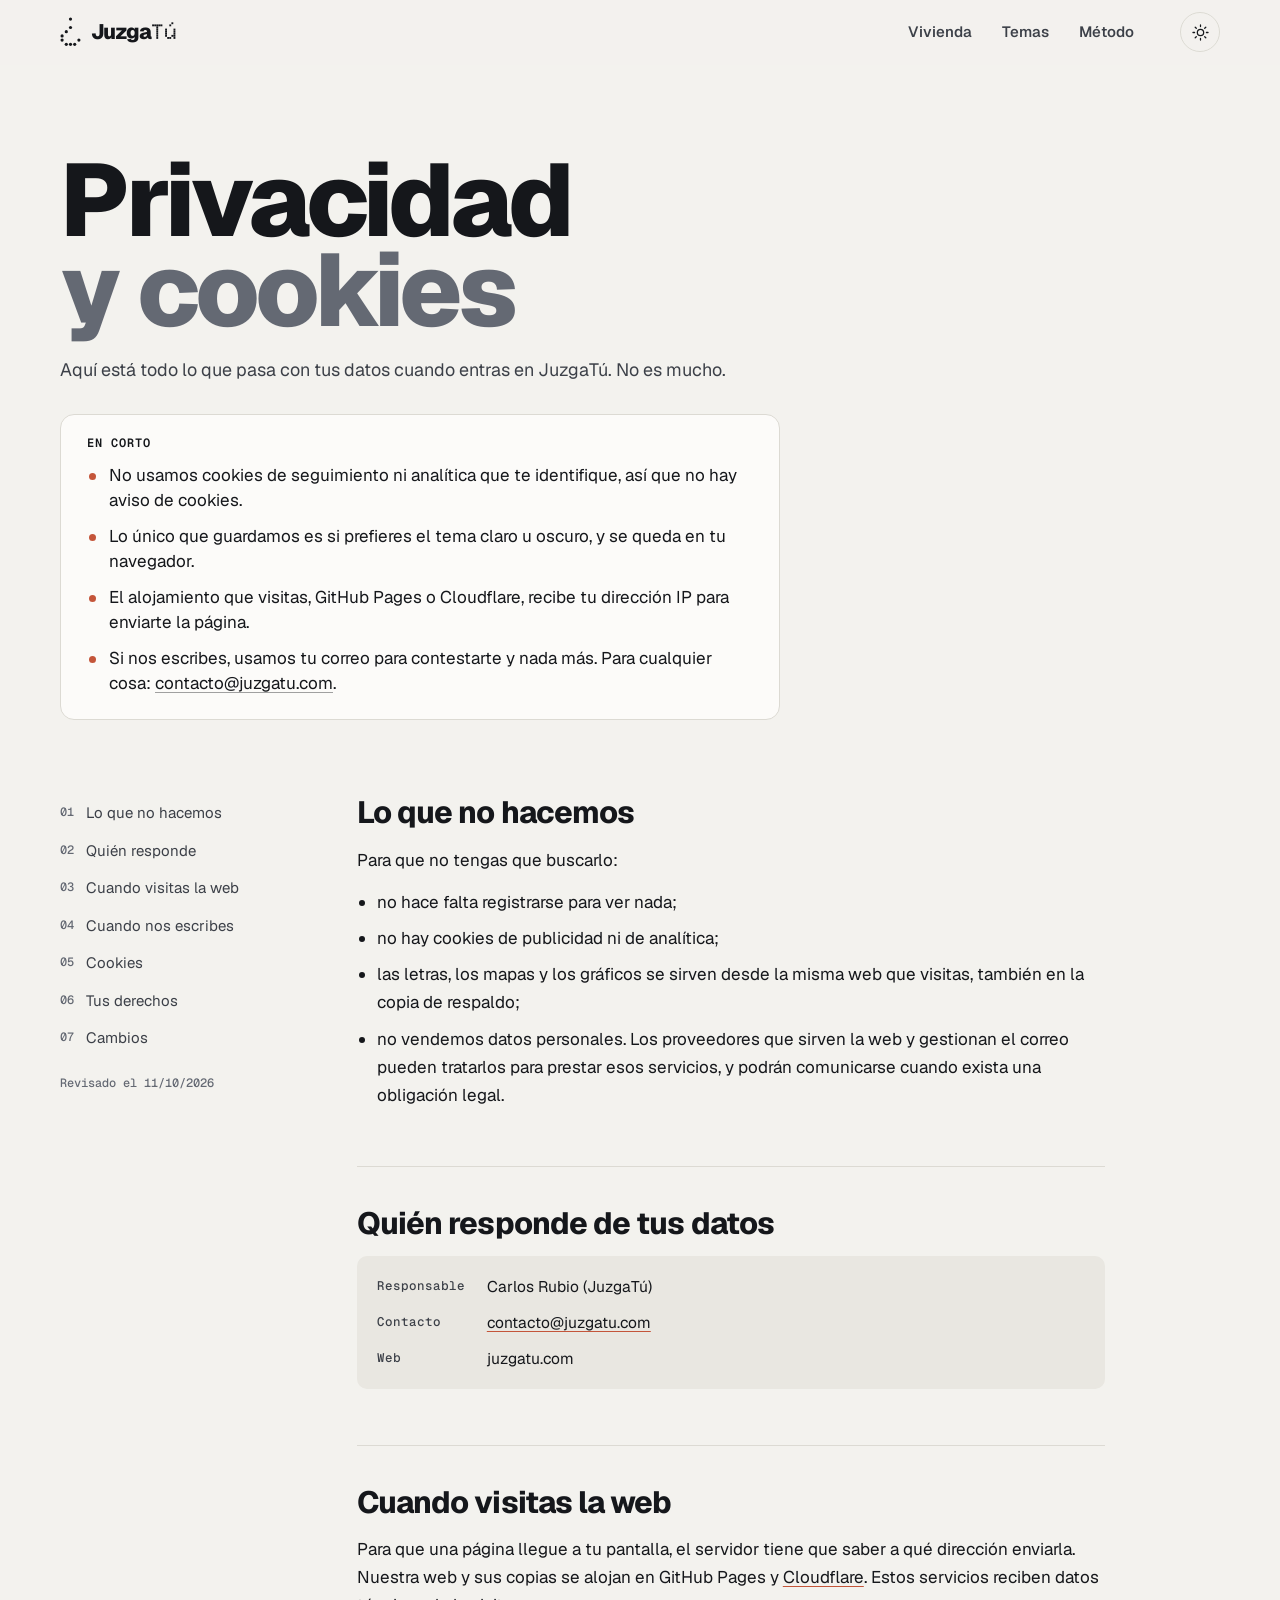
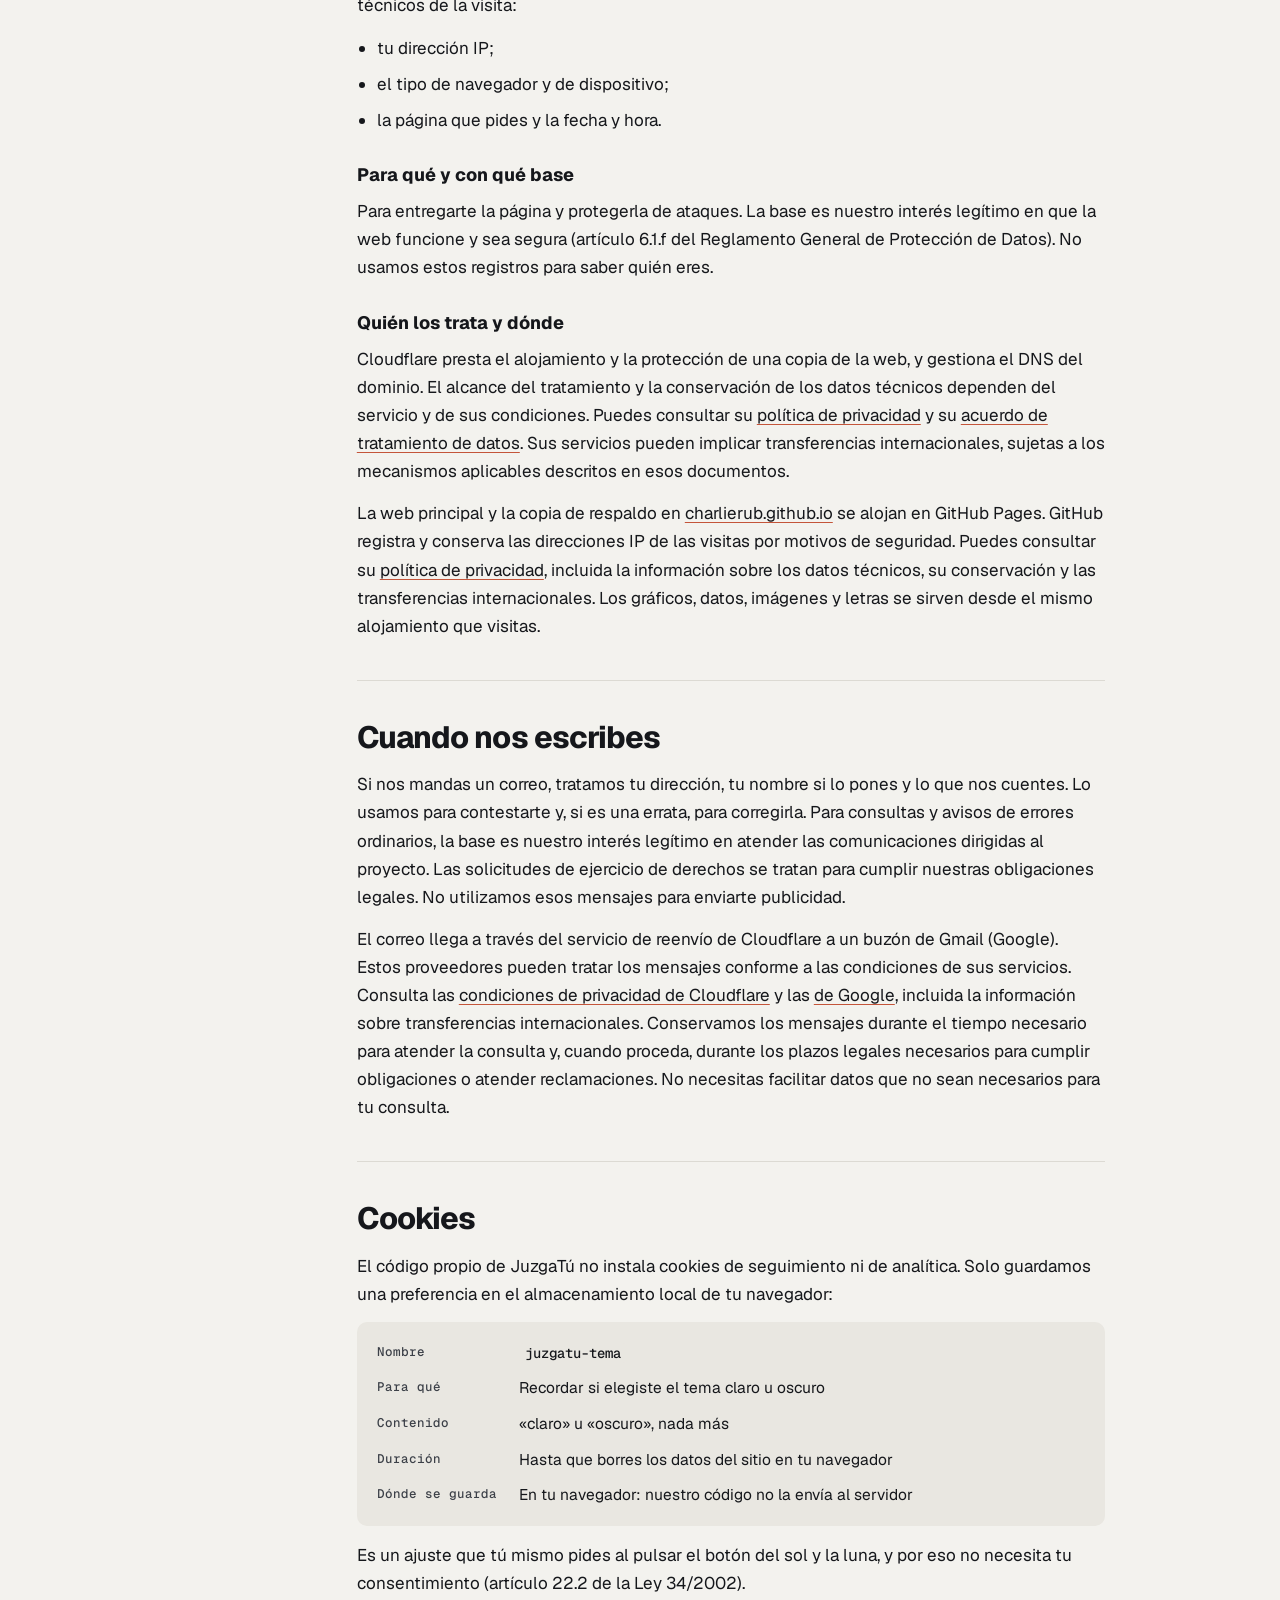
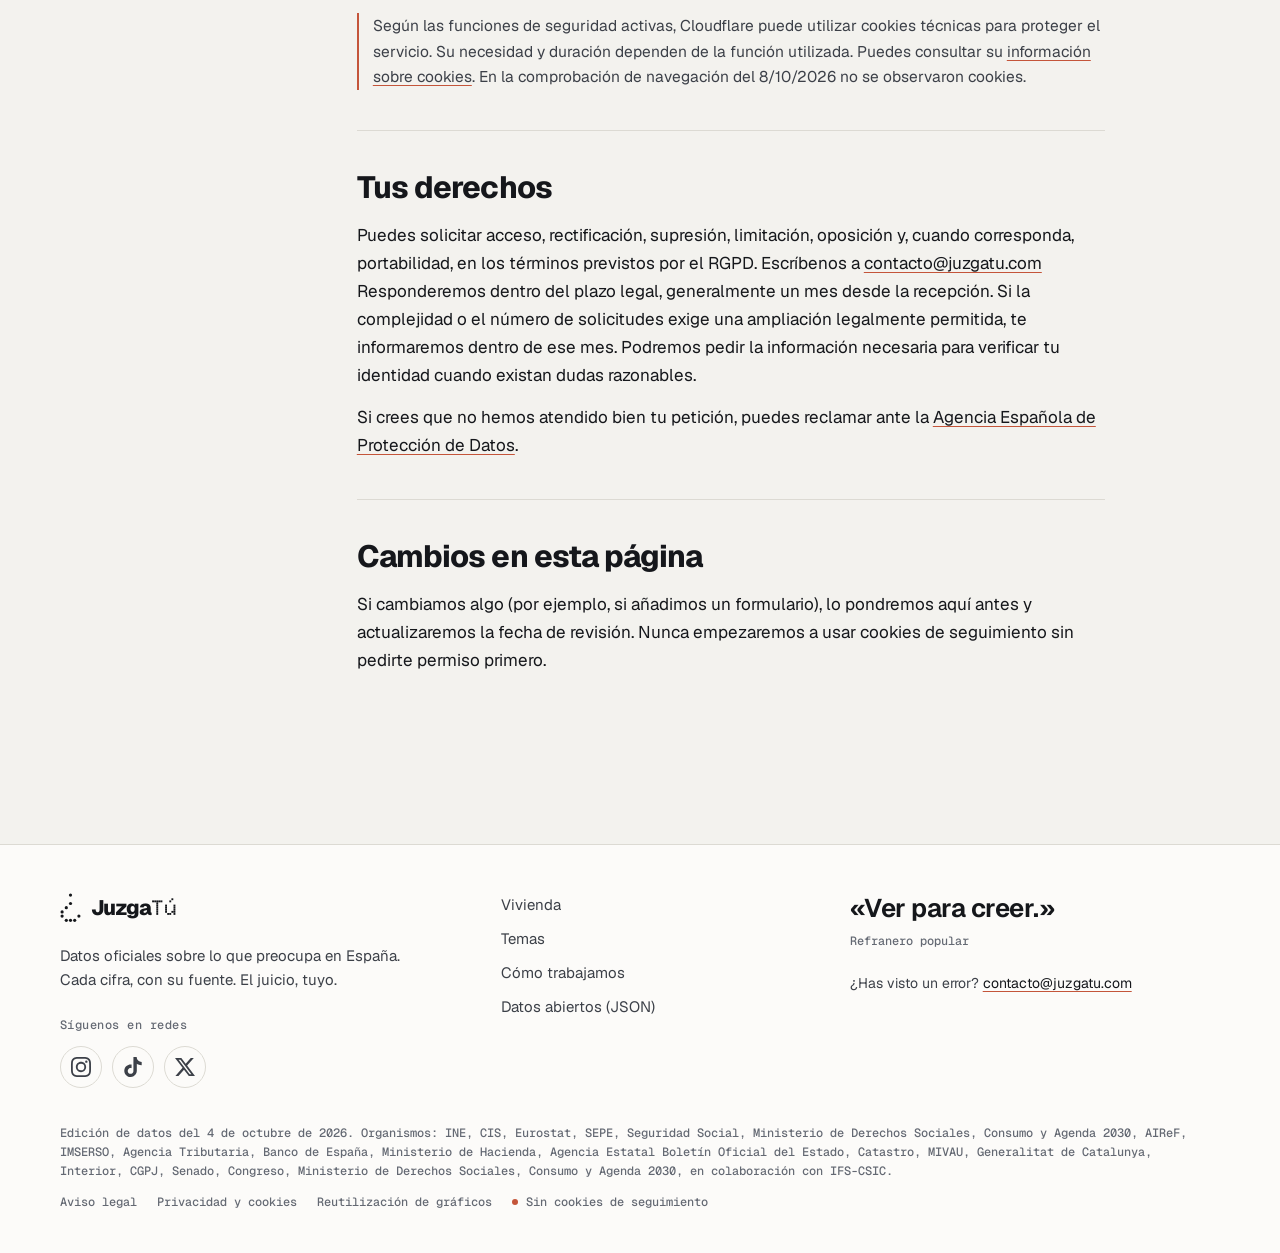
==== commit f6b286e7: "Publicar web de 3e5c5586c8909a74db6d358bc6e202b27b97368b" ====
--- a/privacidad/index.html
+++ b/privacidad/index.html
@@ -14,4 +14,4 @@
         });
       })();
     </script><link rel="stylesheet" href="/_astro/Base.wthWQyot.css"><style>.legal-cabeza.astro-sb6l2mzp{gap:22px;padding-top:clamp(40px,7vw,96px);display:grid}h1.astro-sb6l2mzp{letter-spacing:-.04em;font-size:clamp(48px,8vw,112px);font-weight:820;line-height:.88}h1.astro-sb6l2mzp span.astro-sb6l2mzp{display:block}h1.astro-sb6l2mzp span.astro-sb6l2mzp+span.astro-sb6l2mzp{color:var(--gris)}.entradilla.astro-sb6l2mzp{max-width:58ch;color:var(--tinta-2);font-size:clamp(17px,1.4vw,20px);line-height:1.5}.en-corto.astro-sb6l2mzp{background:var(--papel);border:1px solid var(--linea);border-radius:14px;max-width:720px;margin-top:8px;padding:22px 26px}.en-corto.astro-sb6l2mzp h2.astro-sb6l2mzp{font:600 12px/1 var(--f-mono);letter-spacing:.08em;text-transform:uppercase;color:var(--acento-texto,var(--teja));margin-bottom:14px}.en-corto.astro-sb6l2mzp ul.astro-sb6l2mzp{gap:10px;margin:0;padding:0;list-style:none;display:grid}.en-corto.astro-sb6l2mzp li.astro-sb6l2mzp{padding-left:22px;line-height:1.5;position:relative}.en-corto.astro-sb6l2mzp li.astro-sb6l2mzp:before{content:"";background:var(--teja);border-radius:50%;width:7px;height:7px;position:absolute;top:.62em;left:2px}.legal-cuerpo.astro-sb6l2mzp{grid-template-columns:220px minmax(0,68ch);align-items:start;gap:clamp(32px,6vw,96px);padding-block:clamp(48px,6vw,88px) 0;display:grid}.legal-indice.astro-sb6l2mzp{top:calc(var(--cabecera-h,64px) + 28px);position:sticky}.legal-indice.astro-sb6l2mzp ol.astro-sb6l2mzp{gap:4px;margin:0;padding:0;list-style:none;display:grid}.legal-indice.astro-sb6l2mzp a.astro-sb6l2mzp{color:var(--tinta-2);gap:12px;padding:7px 0;font-size:15px;line-height:1.3;text-decoration:none;display:flex}.legal-indice.astro-sb6l2mzp b.astro-sb6l2mzp{font:500 12px/1.6 var(--f-mono);color:var(--gris)}@media (hover:hover){.legal-indice.astro-sb6l2mzp a.astro-sb6l2mzp:hover{color:var(--tinta)}}.revisado.astro-sb6l2mzp{font:500 12px/1.4 var(--f-mono);color:var(--gris);margin-top:20px}.legal-texto.astro-sb6l2mzp{font-size:17px;line-height:1.65}.legal-texto.astro-sb6l2mzp section{border-bottom:1px solid var(--linea);margin-bottom:40px;padding-bottom:40px}.legal-texto.astro-sb6l2mzp section:last-child{border-bottom:0}.legal-texto.astro-sb6l2mzp h2{letter-spacing:-.03em;margin-bottom:16px;font-size:clamp(24px,2.4vw,32px);line-height:1.1}.legal-texto.astro-sb6l2mzp h3{margin:26px 0 8px;font-size:18px}.legal-texto.astro-sb6l2mzp p+p,.legal-texto.astro-sb6l2mzp p+ul,.legal-texto.astro-sb6l2mzp ul+p,.legal-texto.astro-sb6l2mzp dl+p{margin-top:14px}.legal-texto.astro-sb6l2mzp ul{gap:8px;margin-top:12px;padding-left:20px;display:grid}.legal-texto.astro-sb6l2mzp a{color:inherit;text-decoration-color:var(--teja);text-underline-offset:3px}.legal-texto.astro-sb6l2mzp dl{background:var(--suave);border-radius:10px;grid-template-columns:max-content 1fr;gap:10px 22px;margin-top:14px;padding:18px 20px;font-size:15.5px;display:grid}.legal-texto.astro-sb6l2mzp dt{font:500 12.5px/1.9 var(--f-mono);color:var(--tinta-2)}.legal-texto.astro-sb6l2mzp dd{margin:0}.legal-texto.astro-sb6l2mzp code{font:500 .9em var(--f-mono);background:var(--suave);border-radius:4px;padding:1px 6px}.legal-texto.astro-sb6l2mzp ul.redes-legal{margin-top:18px;padding:0;display:flex}.legal-texto.astro-sb6l2mzp .nota{border-left:2px solid var(--teja);color:var(--tinta-2);margin-top:16px;padding-left:14px;font-size:15.5px}@media (width<=860px){.legal-cuerpo.astro-sb6l2mzp{grid-template-columns:1fr}.legal-indice.astro-sb6l2mzp{position:static}.legal-indice.astro-sb6l2mzp ol.astro-sb6l2mzp{grid-template-columns:repeat(auto-fill,minmax(150px,1fr))}.legal-texto.astro-sb6l2mzp dl{grid-template-columns:1fr;gap:2px 0}.legal-texto.astro-sb6l2mzp dd{margin-bottom:8px}}
-</style><script type="module" src="/_astro/page.CMFgH77u.js"></script></head><body data-sitio="juzgatu.com" class="astro-hkbrpulz"><svg width="0" height="0" style="position:absolute" aria-hidden="true" focusable="false"><symbol id="i-flecha" viewBox="0 0 24 24"><path d="M5 12h14M13 6l6 6-6 6"/></symbol><symbol id="i-externo" viewBox="0 0 24 24"><path d="M14 5h5v5M19 5l-8 8M18 14v4a1 1 0 0 1-1 1H6a1 1 0 0 1-1-1V7a1 1 0 0 1 1-1h4"/></symbol><symbol id="i-lupa" viewBox="0 0 24 24"><circle cx="11" cy="11" r="6"/><path d="M20 20l-4.5-4.5"/></symbol><symbol id="i-tabla" viewBox="0 0 24 24"><rect x="4" y="5" width="16" height="14" rx="1.5"/><path d="M4 10h16M4 14.5h16M10 10v9"/></symbol><symbol id="i-descarga" viewBox="0 0 24 24"><path d="M12 4v11M7 10l5 5 5-5M5 19h14"/></symbol><symbol id="i-sol" viewBox="0 0 24 24"><circle cx="12" cy="12" r="4"/><path d="M12 2.5v2M12 19.5v2M2.5 12h2M19.5 12h2M5.3 5.3l1.4 1.4M17.3 17.3l1.4 1.4M5.3 18.7l1.4-1.4M17.3 6.7l1.4-1.4"/></symbol><symbol id="i-luna" viewBox="0 0 24 24"><path d="M19.5 14.5A8 8 0 0 1 9.5 4.5a8 8 0 1 0 10 10z"/></symbol><symbol id="i-cerrar" viewBox="0 0 24 24"><path d="M6 6l12 12M18 6L6 18"/></symbol><symbol id="i-imagen" viewBox="0 0 24 24"><rect x="4" y="5" width="16" height="14" rx="1.5"/><circle cx="9" cy="10" r="1.6"/><path d="M20 16l-4.5-4.5L7 19"/></symbol><symbol id="i-entender" viewBox="0 0 24 24"><path d="M9 18h6M10 21h4M12 3a6 6 0 0 0-3.5 10.9c.6.5 1 1.2 1 2.1V16h5v-.1c0-.9.4-1.6 1-2.1A6 6 0 0 0 12 3z"/></symbol><symbol id="i-verificado" viewBox="0 0 24 24"><path d="M12 3l7 3v5c0 4.5-3 8-7 10-4-2-7-5.5-7-10V6l7-3z"/><path d="M9 12l2.2 2.2L15.5 10"/></symbol><symbol id="i-copiar" viewBox="0 0 24 24"><rect x="8" y="8" width="11" height="11" rx="1.5"/><path d="M16 8V6a1 1 0 0 0-1-1H6a1 1 0 0 0-1 1v9a1 1 0 0 0 1 1h2"/></symbol></svg><a class="saltar astro-hkbrpulz" href="#contenido">Saltar al contenido</a><header class="cabecera astro-6y2w7637"><div class="envoltura fila astro-6y2w7637"><a class="marca astro-wrydisaj" href="/" aria-label="JuzgaTú, inicio"><svg class="puntos signo" viewBox="0 0 21 29.400000000000002" width="21" height="29.400000000000002" aria-hidden="true"><circle cx="10.5" cy="2.1" r="1.596" fill="var(--acento)" style="--i:2" class="on"></circle><circle cx="10.5" cy="10.5" r="1.596" fill="var(--acento)" style="--i:12" class="on"></circle><circle cx="6.300000000000001" cy="14.700000000000001" r="1.596" fill="var(--acento)" style="--i:16" class="on"></circle><circle cx="2.1" cy="18.900000000000002" r="1.596" fill="var(--acento)" style="--i:20" class="on"></circle><circle cx="2.1" cy="23.1" r="1.596" fill="var(--acento)" style="--i:25" class="on"></circle><circle cx="18.900000000000002" cy="23.1" r="1.596" fill="var(--acento)" style="--i:29" class="on"></circle><circle cx="6.300000000000001" cy="27.300000000000004" r="1.596" fill="var(--acento)" style="--i:31" class="on"></circle><circle cx="10.5" cy="27.300000000000004" r="1.596" fill="var(--acento)" style="--i:32" class="on"></circle><circle cx="14.700000000000001" cy="27.300000000000004" r="1.596" fill="var(--acento)" style="--i:33" class="on"></circle></svg><span class="nombre astro-wrydisaj">Juzga<b class="astro-wrydisaj">Tú</b></span></a><nav aria-label="Principal" class="astro-6y2w7637"><a href="/vivienda/" class="astro-6y2w7637">Vivienda</a><a href="/#temas" class="astro-6y2w7637">Temas</a><a href="/metodo/" class="astro-6y2w7637">Método</a></nav><button class="tema astro-6y2w7637" type="button" data-tema-boton aria-label="Cambiar entre tema claro y oscuro"><svg class="ico sol" aria-hidden="true"><use href="#i-sol"></use></svg><svg class="ico luna" aria-hidden="true"><use href="#i-luna"></use></svg></button></div></header><main id="contenido" class="astro-hkbrpulz"><section class="envoltura legal-cabeza astro-sb6l2mzp"><h1 data-aparece class="astro-sb6l2mzp"><span class="astro-sb6l2mzp">Privacidad</span> <span class="astro-sb6l2mzp">y cookies</span></h1><p class="entradilla astro-sb6l2mzp" data-aparece style="--i:1">Aquí está todo lo que pasa con tus datos cuando entras en JuzgaTú. No es mucho.</p><aside class="en-corto astro-sb6l2mzp" data-aparece style="--i:2" aria-labelledby="t-corto"><h2 id="t-corto" class="astro-sb6l2mzp">En corto</h2><ul class="astro-sb6l2mzp"><li class="astro-sb6l2mzp">No usamos cookies de seguimiento ni analítica que te identifique, así que no hay aviso de cookies.</li><li class="astro-sb6l2mzp">Lo único que guardamos es si prefieres el tema claro u oscuro, y se queda en tu navegador.</li><li class="astro-sb6l2mzp">El alojamiento que visitas, Cloudflare o GitHub Pages en la copia de respaldo, recibe tu dirección IP para enviarte la página.</li><li class="astro-sb6l2mzp">Si nos escribes, usamos tu correo para contestarte y nada más. Para cualquier cosa: <a href="mailto:contacto@juzgatu.com?subject=Privacidad%3A%20ejercicio%20de%20derechos">contacto@juzgatu.com</a>.</li></ul></aside></section><div class="envoltura legal-cuerpo astro-sb6l2mzp"><nav class="legal-indice astro-sb6l2mzp" aria-label="Apartados"><ol class="astro-sb6l2mzp"><li class="astro-sb6l2mzp"><a href="#resumen" class="astro-sb6l2mzp"><b class="astro-sb6l2mzp">01</b>Lo que no hacemos</a></li><li class="astro-sb6l2mzp"><a href="#responsable" class="astro-sb6l2mzp"><b class="astro-sb6l2mzp">02</b>Quién responde</a></li><li class="astro-sb6l2mzp"><a href="#visita" class="astro-sb6l2mzp"><b class="astro-sb6l2mzp">03</b>Cuando visitas la web</a></li><li class="astro-sb6l2mzp"><a href="#correo" class="astro-sb6l2mzp"><b class="astro-sb6l2mzp">04</b>Cuando nos escribes</a></li><li class="astro-sb6l2mzp"><a href="#cookies" class="astro-sb6l2mzp"><b class="astro-sb6l2mzp">05</b>Cookies</a></li><li class="astro-sb6l2mzp"><a href="#derechos" class="astro-sb6l2mzp"><b class="astro-sb6l2mzp">06</b>Tus derechos</a></li><li class="astro-sb6l2mzp"><a href="#cambios" class="astro-sb6l2mzp"><b class="astro-sb6l2mzp">07</b>Cambios</a></li></ol><p class="revisado astro-sb6l2mzp">Revisado el 11/10/2026</p></nav><article class="legal-texto astro-sb6l2mzp"><section id="resumen"><h2>Lo que no hacemos</h2><p>Para que no tengas que buscarlo:</p><ul><li>no hace falta registrarse para ver nada;</li><li>no hay cookies de publicidad ni de analítica;</li><li>las letras, los mapas y los gráficos se sirven desde la misma web que visitas, también en la copia de respaldo;</li><li>no vendemos datos personales. Los proveedores que sirven la web y gestionan el correo pueden tratarlos para prestar esos servicios, y podrán comunicarse cuando exista una obligación legal.</li></ul></section><section id="responsable"><h2>Quién responde de tus datos</h2><dl><dt>Responsable</dt><dd>Carlos Rubio (JuzgaTú)</dd><dt>Contacto</dt><dd><a href="mailto:contacto@juzgatu.com?subject=Privacidad%3A%20ejercicio%20de%20derechos">contacto@juzgatu.com</a></dd><dt>Web</dt><dd>juzgatu.com</dd></dl></section><section id="visita"><h2>Cuando visitas la web</h2><p>Para que una página llegue a tu pantalla, el servidor tiene que saber a qué dirección enviarla. Nuestra web la sirve <a href="https://www.cloudflare.com/es-es/privacypolicy/">Cloudflare</a>, que trata de forma automática:</p><ul><li>tu dirección IP;</li><li>el tipo de navegador y de dispositivo;</li><li>la página que pides y la fecha y hora.</li></ul><h3>Para qué y con qué base</h3><p>Para entregarte la página y protegerla de ataques. La base es nuestro interés legítimo en que la web funcione y sea segura (artículo 6.1.f del Reglamento General de Protección de Datos). No usamos estos registros para saber quién eres.</p><h3>Quién los trata y dónde</h3><p>Cloudflare presta el alojamiento y la protección de la web. El alcance del tratamiento y la conservación de los datos técnicos dependen del servicio y de sus condiciones. Puedes consultar su <a href="https://www.cloudflare.com/es-es/privacypolicy/">política de privacidad</a> y su <a href="https://www.cloudflare.com/cloudflare-customer-dpa/">acuerdo de tratamiento de datos</a>. Sus servicios pueden implicar transferencias internacionales, sujetas a los mecanismos aplicables descritos en esos documentos.</p><p>La copia de respaldo en <a href="https://charlierub.github.io/">charlierub.github.io</a> se aloja en GitHub Pages. GitHub registra y conserva las direcciones IP de las visitas por motivos de seguridad. Puedes consultar su <a href="https://docs.github.com/en/site-policy/privacy-policies/github-general-privacy-statement">política de privacidad</a>, incluida la información sobre los datos técnicos, su conservación y las transferencias internacionales. Los gráficos, datos, imágenes y letras de esta copia se sirven desde ese mismo alojamiento.</p></section><section id="correo"><h2>Cuando nos escribes</h2><p>Si nos mandas un correo, tratamos tu dirección, tu nombre si lo pones y lo que nos cuentes. Lo usamos para contestarte y, si es una errata, para corregirla. Para consultas y avisos de errores ordinarios, la base es nuestro interés legítimo en atender las comunicaciones dirigidas al proyecto. Las solicitudes de ejercicio de derechos se tratan para cumplir nuestras obligaciones legales. No utilizamos esos mensajes para enviarte publicidad.</p><p>El correo llega a través del servicio de reenvío de Cloudflare a un buzón de Gmail (Google). Estos proveedores pueden tratar los mensajes conforme a las condiciones de sus servicios. Consulta las <a href="https://www.cloudflare.com/es-es/privacypolicy/">condiciones de privacidad de Cloudflare</a> y las <a href="https://policies.google.com/privacy?hl=es">de Google</a>, incluida la información sobre transferencias internacionales. Conservamos los mensajes durante el tiempo necesario para atender la consulta y, cuando proceda, durante los plazos legales necesarios para cumplir obligaciones o atender reclamaciones. No necesitas facilitar datos que no sean necesarios para tu consulta.</p></section><section id="cookies"><h2>Cookies</h2><p>El código propio de JuzgaTú no instala cookies de seguimiento ni de analítica. Solo guardamos una preferencia en el almacenamiento local de tu navegador:</p><dl><dt>Nombre</dt><dd><code>juzgatu-tema</code></dd><dt>Para qué</dt><dd>Recordar si elegiste el tema claro u oscuro</dd><dt>Contenido</dt><dd>«claro» u «oscuro», nada más</dd><dt>Duración</dt><dd>Hasta que borres los datos del sitio en tu navegador</dd><dt>Dónde se guarda</dt><dd>En tu navegador: nuestro código no la envía al servidor</dd></dl><p>Es un ajuste que tú mismo pides al pulsar el botón del sol y la luna, y por eso no necesita tu consentimiento (artículo 22.2 de la Ley 34/2002).</p><p class="nota">Según las funciones de seguridad activas, Cloudflare puede utilizar cookies técnicas para proteger el servicio. Su necesidad y duración dependen de la función utilizada. Puedes consultar su <a href="https://developers.cloudflare.com/fundamentals/reference/policies-compliances/cloudflare-cookies/">información sobre cookies</a>. En la comprobación de navegación del 8/10/2026 no se observaron cookies.</p></section><section id="derechos"><h2>Tus derechos</h2><p>Puedes solicitar acceso, rectificación, supresión, limitación, oposición y, cuando corresponda, portabilidad, en los términos previstos por el RGPD. Escríbenos a <a href="mailto:contacto@juzgatu.com?subject=Privacidad%3A%20ejercicio%20de%20derechos">contacto@juzgatu.com</a> Responderemos dentro del plazo legal, generalmente un mes desde la recepción. Si la complejidad o el número de solicitudes exige una ampliación legalmente permitida, te informaremos dentro de ese mes. Podremos pedir la información necesaria para verificar tu identidad cuando existan dudas razonables.</p><p>Si crees que no hemos atendido bien tu petición, puedes reclamar ante la <a href="https://www.aepd.es">Agencia Española de Protección de Datos</a>.</p></section><section id="cambios"><h2>Cambios en esta página</h2><p>Si cambiamos algo (por ejemplo, si añadimos un formulario), lo pondremos aquí antes y actualizaremos la fecha de revisión. Nunca empezaremos a usar cookies de seguimiento sin pedirte permiso primero.</p></section></article></div></main><footer class="pie astro-u77toawe"><div class="envoltura rejilla astro-u77toawe"><div class="firma astro-u77toawe"><a class="marca astro-wrydisaj" href="/" aria-label="JuzgaTú, inicio"><svg class="puntos signo" viewBox="0 0 21 29.400000000000002" width="21" height="29.400000000000002" aria-hidden="true"><circle cx="10.5" cy="2.1" r="1.596" fill="var(--acento)" style="--i:2" class="on"></circle><circle cx="10.5" cy="10.5" r="1.596" fill="var(--acento)" style="--i:12" class="on"></circle><circle cx="6.300000000000001" cy="14.700000000000001" r="1.596" fill="var(--acento)" style="--i:16" class="on"></circle><circle cx="2.1" cy="18.900000000000002" r="1.596" fill="var(--acento)" style="--i:20" class="on"></circle><circle cx="2.1" cy="23.1" r="1.596" fill="var(--acento)" style="--i:25" class="on"></circle><circle cx="18.900000000000002" cy="23.1" r="1.596" fill="var(--acento)" style="--i:29" class="on"></circle><circle cx="6.300000000000001" cy="27.300000000000004" r="1.596" fill="var(--acento)" style="--i:31" class="on"></circle><circle cx="10.5" cy="27.300000000000004" r="1.596" fill="var(--acento)" style="--i:32" class="on"></circle><circle cx="14.700000000000001" cy="27.300000000000004" r="1.596" fill="var(--acento)" style="--i:33" class="on"></circle></svg><span class="nombre astro-wrydisaj">Juzga<b class="astro-wrydisaj">Tú</b></span></a><p class="astro-u77toawe">Datos oficiales sobre lo que preocupa en España. Cada cifra, con su fuente. El juicio, tuyo.</p><div class="siguenos astro-u77toawe"><p class="astro-u77toawe">Síguenos en redes</p><ul class="redes astro-o2uavecd"><li class="astro-o2uavecd"><a href="https://www.instagram.com/juzgatu/" class="red red-instagram astro-o2uavecd" rel="me noopener" target="_blank" aria-label="Instagram: @juzgatu"><span class="logo astro-o2uavecd" aria-hidden="true"><svg viewBox="0 0 24 24" width="20" height="20" class="astro-o2uavecd"><defs class="astro-o2uavecd"><radialGradient id="ig-degradado" cx="0.3" cy="1.07" r="1.3" class="astro-o2uavecd"><stop offset="0" stop-color="#fdf497" class="astro-o2uavecd"></stop><stop offset="0.1" stop-color="#fdf497" class="astro-o2uavecd"></stop><stop offset="0.5" stop-color="#fd5949" class="astro-o2uavecd"></stop><stop offset="0.68" stop-color="#d6249f" class="astro-o2uavecd"></stop><stop offset="1" stop-color="#285AEB" class="astro-o2uavecd"></stop></radialGradient></defs><path class="trazo astro-o2uavecd" d="M7.0301.084c-1.2768.0602-2.1487.264-2.911.5634-.7888.3075-1.4575.72-2.1228 1.3877-.6652.6677-1.075 1.3368-1.3802 2.127-.2954.7638-.4956 1.6365-.552 2.914-.0564 1.2775-.0689 1.6882-.0626 4.947.0062 3.2586.0206 3.6671.0825 4.9473.061 1.2765.264 2.1482.5635 2.9107.308.7889.72 1.4573 1.388 2.1228.6679.6655 1.3365 1.0743 2.1285 1.38.7632.295 1.6361.4961 2.9134.552 1.2773.056 1.6884.069 4.9462.0627 3.2578-.0062 3.668-.0207 4.9478-.0814 1.28-.0607 2.147-.2652 2.9098-.5633.7889-.3086 1.4578-.72 2.1228-1.3881.665-.6682 1.0745-1.3378 1.3795-2.1284.2957-.7632.4966-1.636.552-2.9124.056-1.2809.0692-1.6898.063-4.948-.0063-3.2583-.021-3.6668-.0817-4.9465-.0607-1.2797-.264-2.1487-.5633-2.9117-.3084-.7889-.72-1.4568-1.3876-2.1228C21.2982 1.33 20.628.9208 19.8378.6165 19.074.321 18.2017.1197 16.9244.0645 15.6471.0093 15.236-.005 11.977.0014 8.718.0076 8.31.0215 7.0301.0839m.1402 21.6932c-1.17-.0509-1.8053-.2453-2.2287-.408-.5606-.216-.96-.4771-1.3819-.895-.422-.4178-.6811-.8186-.9-1.378-.1644-.4234-.3624-1.058-.4171-2.228-.0595-1.2645-.072-1.6442-.079-4.848-.007-3.2037.0053-3.583.0607-4.848.05-1.169.2456-1.805.408-2.2282.216-.5613.4762-.96.895-1.3816.4188-.4217.8184-.6814 1.3783-.9003.423-.1651 1.0575-.3614 2.227-.4171 1.2655-.06 1.6447-.072 4.848-.079 3.2033-.007 3.5835.005 4.8495.0608 1.169.0508 1.8053.2445 2.228.408.5608.216.96.4754 1.3816.895.4217.4194.6816.8176.9005 1.3787.1653.4217.3617 1.056.4169 2.2263.0602 1.2655.0739 1.645.0796 4.848.0058 3.203-.0055 3.5834-.061 4.848-.051 1.17-.245 1.8055-.408 2.2294-.216.5604-.4763.96-.8954 1.3814-.419.4215-.8181.6811-1.3783.9-.4224.1649-1.0577.3617-2.2262.4174-1.2656.0595-1.6448.072-4.8493.079-3.2045.007-3.5825-.006-4.848-.0608M16.953 5.5864A1.44 1.44 0 1 0 18.39 4.144a1.44 1.44 0 0 0-1.437 1.4424M5.8385 12.012c.0067 3.4032 2.7706 6.1557 6.173 6.1493 3.4026-.0065 6.157-2.7701 6.1506-6.1733-.0065-3.4032-2.771-6.1565-6.174-6.1498-3.403.0067-6.156 2.771-6.1496 6.1738M8 12.0077a4 4 0 1 1 4.008 3.9921A3.9996 3.9996 0 0 1 8 12.0077"></path></svg></span></a></li><li class="astro-o2uavecd"><a href="https://www.tiktok.com/@JuzgaTu" class="red red-tiktok astro-o2uavecd" rel="me noopener" target="_blank" aria-label="TikTok: @JuzgaTu"><span class="logo astro-o2uavecd" aria-hidden="true"><svg viewBox="0 0 24 24" width="20" height="20" class="astro-o2uavecd"><path class="tt-cian astro-o2uavecd" d="M12.525.02c1.31-.02 2.61-.01 3.91-.02.08 1.53.63 3.09 1.75 4.17 1.12 1.11 2.7 1.62 4.24 1.79v4.03c-1.44-.05-2.89-.35-4.2-.97-.57-.26-1.1-.59-1.62-.93-.01 2.92.01 5.84-.02 8.75-.08 1.4-.54 2.79-1.35 3.94-1.31 1.92-3.58 3.17-5.91 3.21-1.43.08-2.86-.31-4.08-1.03-2.02-1.19-3.44-3.37-3.65-5.71-.02-.5-.03-1-.01-1.49.18-1.9 1.12-3.72 2.58-4.96 1.66-1.44 3.98-2.13 6.15-1.72.02 1.48-.04 2.96-.04 4.44-.99-.32-2.15-.23-3.02.37-.63.41-1.11 1.04-1.36 1.75-.21.51-.15 1.07-.14 1.61.24 1.64 1.82 3.02 3.5 2.87 1.12-.01 2.19-.66 2.77-1.61.19-.33.4-.67.41-1.06.1-1.79.06-3.57.07-5.36.01-4.03-.01-8.05.02-12.07z"></path><path class="tt-rojo astro-o2uavecd" d="M12.525.02c1.31-.02 2.61-.01 3.91-.02.08 1.53.63 3.09 1.75 4.17 1.12 1.11 2.7 1.62 4.24 1.79v4.03c-1.44-.05-2.89-.35-4.2-.97-.57-.26-1.1-.59-1.62-.93-.01 2.92.01 5.84-.02 8.75-.08 1.4-.54 2.79-1.35 3.94-1.31 1.92-3.58 3.17-5.91 3.21-1.43.08-2.86-.31-4.08-1.03-2.02-1.19-3.44-3.37-3.65-5.71-.02-.5-.03-1-.01-1.49.18-1.9 1.12-3.72 2.58-4.96 1.66-1.44 3.98-2.13 6.15-1.72.02 1.48-.04 2.96-.04 4.44-.99-.32-2.15-.23-3.02.37-.63.41-1.11 1.04-1.36 1.75-.21.51-.15 1.07-.14 1.61.24 1.64 1.82 3.02 3.5 2.87 1.12-.01 2.19-.66 2.77-1.61.19-.33.4-.67.41-1.06.1-1.79.06-3.57.07-5.36.01-4.03-.01-8.05.02-12.07z"></path><path class="trazo astro-o2uavecd" d="M12.525.02c1.31-.02 2.61-.01 3.91-.02.08 1.53.63 3.09 1.75 4.17 1.12 1.11 2.7 1.62 4.24 1.79v4.03c-1.44-.05-2.89-.35-4.2-.97-.57-.26-1.1-.59-1.62-.93-.01 2.92.01 5.84-.02 8.75-.08 1.4-.54 2.79-1.35 3.94-1.31 1.92-3.58 3.17-5.91 3.21-1.43.08-2.86-.31-4.08-1.03-2.02-1.19-3.44-3.37-3.65-5.71-.02-.5-.03-1-.01-1.49.18-1.9 1.12-3.72 2.58-4.96 1.66-1.44 3.98-2.13 6.15-1.72.02 1.48-.04 2.96-.04 4.44-.99-.32-2.15-.23-3.02.37-.63.41-1.11 1.04-1.36 1.75-.21.51-.15 1.07-.14 1.61.24 1.64 1.82 3.02 3.5 2.87 1.12-.01 2.19-.66 2.77-1.61.19-.33.4-.67.41-1.06.1-1.79.06-3.57.07-5.36.01-4.03-.01-8.05.02-12.07z"></path></svg></span></a></li><li class="astro-o2uavecd"><a href="https://x.com/JuzgaTu" class="red red-x astro-o2uavecd" rel="me noopener" target="_blank" aria-label="X: @JuzgaTu"><span class="logo astro-o2uavecd" aria-hidden="true"><svg viewBox="0 0 24 24" width="20" height="20" class="astro-o2uavecd"><path class="trazo astro-o2uavecd" d="M18.901 1.153h3.68l-8.04 9.19L24 22.846h-7.406l-5.8-7.584-6.638 7.584H.474l8.6-9.83L0 1.154h7.594l5.243 6.932ZM17.61 20.644h2.039L6.486 3.24H4.298Z"></path></svg></span></a></li></ul></div></div><nav aria-label="Pie" class="astro-u77toawe"><a href="/vivienda/" class="astro-u77toawe">Vivienda</a><a href="/#temas" class="astro-u77toawe">Temas</a><a href="/metodo/" class="astro-u77toawe">Cómo trabajamos</a><a href="/datos/vivienda.json" download class="astro-u77toawe">Datos abiertos (JSON)</a></nav><div class="lado astro-u77toawe"><figure class="cita astro-u77toawe"><blockquote class="astro-u77toawe">Ver para creer.</blockquote><figcaption class="astro-u77toawe">Refranero popular</figcaption></figure><p class="errata astro-u77toawe">¿Has visto un error? <a href="mailto:contacto@juzgatu.com?subject=Errata%20en%20JuzgaT%C3%BA" class="astro-u77toawe">contacto@juzgatu.com</a></p></div></div><div class="envoltura legal astro-u77toawe"><p class="astro-u77toawe">Edición de datos del 4 de octubre de 2026. Organismos: INE, CIS, Eurostat, SEPE, Seguridad Social, Ministerio de Derechos Sociales, Consumo y Agenda 2030, AIReF, IMSERSO, Agencia Tributaria, Banco de España, Ministerio de Hacienda, Agencia Estatal Boletín Oficial del Estado, Catastro, MIVAU, Generalitat de Catalunya, Interior, CGPJ, Senado, Congreso, Ministerio de Derechos Sociales, Consumo y Agenda 2030, en colaboración con IFS-CSIC.</p><p class="enlaces-legales astro-u77toawe"><a href="/aviso-legal/" class="astro-u77toawe">Aviso legal</a><a href="/privacidad/" class="astro-u77toawe">Privacidad y cookies</a><a href="/aviso-legal/#reutilizar" class="astro-u77toawe">Reutilización de gráficos</a><span class="astro-u77toawe">Sin cookies de seguimiento</span></p></div></footer><script type="module">var e=document.documentElement,t=matchMedia(`(prefers-reduced-motion: reduce)`),n=matchMedia(`(prefers-color-scheme: dark)`);function r(){let t=e.dataset.tema||(n.matches?`oscuro`:`claro`);e.dataset.esquema!==t&&(e.dataset.esquema=t,window.dispatchEvent(new CustomEvent(`juzgatu:tema`)))}document.querySelector(`[data-tema-boton]`)?.addEventListener(`click`,()=>{e.dataset.tema=e.dataset.esquema===`oscuro`?`claro`:`oscuro`;try{localStorage.setItem(`juzgatu-tema`,e.dataset.tema)}catch{}r()}),n.addEventListener(`change`,r);var i=null,a=()=>{let e=scrollY>8;e!==i&&(i=e,document.body.classList.toggle(`con-scroll`,e))};addEventListener(`scroll`,a,{passive:!0}),a();var o=new IntersectionObserver(e=>{for(let t of e)t.isIntersecting&&(t.target.classList.add(`visto`),o.unobserve(t.target))},{rootMargin:`0px 0px -3% 0px`});document.querySelectorAll(`[data-aparece]`).forEach(e=>o.observe(e));var s=`0123456789`;function c(e){let n=e.dataset.cifra||e.textContent||``;if(t.matches)return;let r=performance.now(),i=t=>{let a=Math.min(1,(t-r)/900);e.textContent=[...n].map((e,t)=>a>=(t+1)/(n.length+1)||!s.includes(e)?e:s[Math.floor(Math.random()*10)]).join(``),a<1?requestAnimationFrame(i):e.textContent=n};requestAnimationFrame(i)}var l=new IntersectionObserver(e=>{for(let t of e)t.isIntersecting&&(c(t.target),l.unobserve(t.target))},{threshold:.6});document.querySelectorAll(`[data-cifra]`).forEach(e=>l.observe(e));var u=()=>document.querySelector(`.cabecera`)?.offsetHeight??64,d=e=>{try{return e.length>1?document.getElementById(decodeURIComponent(e.slice(1))):null}catch{return null}},f=e=>Math.max(0,e.getBoundingClientRect().top+scrollY-u()-(e.tagName===`SECTION`?0:12)),p=(t,n)=>{e.toggleAttribute(`data-saltando`,t),dispatchEvent(new CustomEvent(`juzgatu:salto`,{detail:{activo:t,destino:n}}))},m=0;function h(e,n){let r=e.closest(`details`);r&&!r.open&&(r.open=!0);let i=++m;if(!n||t.matches)scrollTo({top:f(e),behavior:`auto`});else{let t=f(e),n=innerHeight,r=t-scrollY,a=Math.abs(r)>n*2.5;p(!0,e),a&&scrollTo({top:t-Math.sign(r)*n*1.5,behavior:`auto`}),scrollTo({top:f(e),behavior:`smooth`});let o=!1,s=()=>{o=!0},c={passive:!0};for(let e of[`wheel`,`touchstart`,`keydown`])addEventListener(e,s,c);let l=scrollY,u=0,d=0,h=performance.now(),g=()=>{if(i!==m)return _(!1);if(u=Math.abs(scrollY-l)<.5?u+1:0,l=scrollY,u<4&&performance.now()-h<4e3)return requestAnimationFrame(g);let t=f(e);if(!o&&Math.abs(t-scrollY)>1&&d++<3)return scrollTo({top:t,behavior:`auto`}),u=0,requestAnimationFrame(g);_(!0)},_=e=>{for(let e of[`wheel`,`touchstart`,`keydown`])removeEventListener(e,s);e&&p(!1)};requestAnimationFrame(g)}e.matches(`a, button, input, select, textarea, [tabindex]`)||(e.setAttribute(`tabindex`,`-1`),e.dataset.ancla=``),e.focus({preventScroll:!0})}document.addEventListener(`click`,e=>{if(e.defaultPrevented||e.button!==0||e.metaKey||e.ctrlKey||e.shiftKey||e.altKey)return;let t=e.target.closest(`a[href*='#']`),n=t?.getAttribute(`href`);if(!t||!n||t.getAttribute(`target`)===`_blank`)return;let r=new URL(n,location.href);if(r.origin!==location.origin||r.pathname!==location.pathname)return;let i=d(r.hash);i&&(e.preventDefault(),location.hash!==r.hash&&history.pushState(null,``,r.hash),h(i,!0))});function g(){let e=d(location.hash);if(!e)return;let t=!1,n=()=>{t=!0};for(let e of[`wheel`,`touchstart`,`keydown`,`pointerdown`])addEventListener(e,n,{once:!0,passive:!0});h(e,!1);let r=new ResizeObserver(()=>{!t&&Math.abs(f(e)-scrollY)>1&&scrollTo({top:f(e),behavior:`auto`})});r.observe(document.body);let i=()=>setTimeout(()=>r.disconnect(),600);document.readyState===`complete`?i():addEventListener(`load`,i,{once:!0}),setTimeout(()=>r.disconnect(),4e3)}g();</script></body></html>+</style><script type="module" src="/_astro/page.CMFgH77u.js"></script></head><body data-sitio="juzgatu.com" class="astro-hkbrpulz"><svg width="0" height="0" style="position:absolute" aria-hidden="true" focusable="false"><symbol id="i-flecha" viewBox="0 0 24 24"><path d="M5 12h14M13 6l6 6-6 6"/></symbol><symbol id="i-externo" viewBox="0 0 24 24"><path d="M14 5h5v5M19 5l-8 8M18 14v4a1 1 0 0 1-1 1H6a1 1 0 0 1-1-1V7a1 1 0 0 1 1-1h4"/></symbol><symbol id="i-lupa" viewBox="0 0 24 24"><circle cx="11" cy="11" r="6"/><path d="M20 20l-4.5-4.5"/></symbol><symbol id="i-tabla" viewBox="0 0 24 24"><rect x="4" y="5" width="16" height="14" rx="1.5"/><path d="M4 10h16M4 14.5h16M10 10v9"/></symbol><symbol id="i-descarga" viewBox="0 0 24 24"><path d="M12 4v11M7 10l5 5 5-5M5 19h14"/></symbol><symbol id="i-sol" viewBox="0 0 24 24"><circle cx="12" cy="12" r="4"/><path d="M12 2.5v2M12 19.5v2M2.5 12h2M19.5 12h2M5.3 5.3l1.4 1.4M17.3 17.3l1.4 1.4M5.3 18.7l1.4-1.4M17.3 6.7l1.4-1.4"/></symbol><symbol id="i-luna" viewBox="0 0 24 24"><path d="M19.5 14.5A8 8 0 0 1 9.5 4.5a8 8 0 1 0 10 10z"/></symbol><symbol id="i-cerrar" viewBox="0 0 24 24"><path d="M6 6l12 12M18 6L6 18"/></symbol><symbol id="i-imagen" viewBox="0 0 24 24"><rect x="4" y="5" width="16" height="14" rx="1.5"/><circle cx="9" cy="10" r="1.6"/><path d="M20 16l-4.5-4.5L7 19"/></symbol><symbol id="i-entender" viewBox="0 0 24 24"><path d="M9 18h6M10 21h4M12 3a6 6 0 0 0-3.5 10.9c.6.5 1 1.2 1 2.1V16h5v-.1c0-.9.4-1.6 1-2.1A6 6 0 0 0 12 3z"/></symbol><symbol id="i-verificado" viewBox="0 0 24 24"><path d="M12 3l7 3v5c0 4.5-3 8-7 10-4-2-7-5.5-7-10V6l7-3z"/><path d="M9 12l2.2 2.2L15.5 10"/></symbol><symbol id="i-copiar" viewBox="0 0 24 24"><rect x="8" y="8" width="11" height="11" rx="1.5"/><path d="M16 8V6a1 1 0 0 0-1-1H6a1 1 0 0 0-1 1v9a1 1 0 0 0 1 1h2"/></symbol></svg><a class="saltar astro-hkbrpulz" href="#contenido">Saltar al contenido</a><header class="cabecera astro-6y2w7637"><div class="envoltura fila astro-6y2w7637"><a class="marca astro-wrydisaj" href="/" aria-label="JuzgaTú, inicio"><svg class="puntos signo" viewBox="0 0 21 29.400000000000002" width="21" height="29.400000000000002" aria-hidden="true"><circle cx="10.5" cy="2.1" r="1.596" fill="var(--acento)" style="--i:2" class="on"></circle><circle cx="10.5" cy="10.5" r="1.596" fill="var(--acento)" style="--i:12" class="on"></circle><circle cx="6.300000000000001" cy="14.700000000000001" r="1.596" fill="var(--acento)" style="--i:16" class="on"></circle><circle cx="2.1" cy="18.900000000000002" r="1.596" fill="var(--acento)" style="--i:20" class="on"></circle><circle cx="2.1" cy="23.1" r="1.596" fill="var(--acento)" style="--i:25" class="on"></circle><circle cx="18.900000000000002" cy="23.1" r="1.596" fill="var(--acento)" style="--i:29" class="on"></circle><circle cx="6.300000000000001" cy="27.300000000000004" r="1.596" fill="var(--acento)" style="--i:31" class="on"></circle><circle cx="10.5" cy="27.300000000000004" r="1.596" fill="var(--acento)" style="--i:32" class="on"></circle><circle cx="14.700000000000001" cy="27.300000000000004" r="1.596" fill="var(--acento)" style="--i:33" class="on"></circle></svg><span class="nombre astro-wrydisaj">Juzga<b class="astro-wrydisaj">Tú</b></span></a><nav aria-label="Principal" class="astro-6y2w7637"><a href="/vivienda/" class="astro-6y2w7637">Vivienda</a><a href="/#temas" class="astro-6y2w7637">Temas</a><a href="/metodo/" class="astro-6y2w7637">Método</a></nav><button class="tema astro-6y2w7637" type="button" data-tema-boton aria-label="Cambiar entre tema claro y oscuro"><svg class="ico sol" aria-hidden="true"><use href="#i-sol"></use></svg><svg class="ico luna" aria-hidden="true"><use href="#i-luna"></use></svg></button></div></header><main id="contenido" class="astro-hkbrpulz"><section class="envoltura legal-cabeza astro-sb6l2mzp"><h1 data-aparece class="astro-sb6l2mzp"><span class="astro-sb6l2mzp">Privacidad</span> <span class="astro-sb6l2mzp">y cookies</span></h1><p class="entradilla astro-sb6l2mzp" data-aparece style="--i:1">Aquí está todo lo que pasa con tus datos cuando entras en JuzgaTú. No es mucho.</p><aside class="en-corto astro-sb6l2mzp" data-aparece style="--i:2" aria-labelledby="t-corto"><h2 id="t-corto" class="astro-sb6l2mzp">En corto</h2><ul class="astro-sb6l2mzp"><li class="astro-sb6l2mzp">No usamos cookies de seguimiento ni analítica que te identifique, así que no hay aviso de cookies.</li><li class="astro-sb6l2mzp">Lo único que guardamos es si prefieres el tema claro u oscuro, y se queda en tu navegador.</li><li class="astro-sb6l2mzp">El alojamiento que visitas, GitHub Pages o Cloudflare, recibe tu dirección IP para enviarte la página.</li><li class="astro-sb6l2mzp">Si nos escribes, usamos tu correo para contestarte y nada más. Para cualquier cosa: <a href="mailto:contacto@juzgatu.com?subject=Privacidad%3A%20ejercicio%20de%20derechos">contacto@juzgatu.com</a>.</li></ul></aside></section><div class="envoltura legal-cuerpo astro-sb6l2mzp"><nav class="legal-indice astro-sb6l2mzp" aria-label="Apartados"><ol class="astro-sb6l2mzp"><li class="astro-sb6l2mzp"><a href="#resumen" class="astro-sb6l2mzp"><b class="astro-sb6l2mzp">01</b>Lo que no hacemos</a></li><li class="astro-sb6l2mzp"><a href="#responsable" class="astro-sb6l2mzp"><b class="astro-sb6l2mzp">02</b>Quién responde</a></li><li class="astro-sb6l2mzp"><a href="#visita" class="astro-sb6l2mzp"><b class="astro-sb6l2mzp">03</b>Cuando visitas la web</a></li><li class="astro-sb6l2mzp"><a href="#correo" class="astro-sb6l2mzp"><b class="astro-sb6l2mzp">04</b>Cuando nos escribes</a></li><li class="astro-sb6l2mzp"><a href="#cookies" class="astro-sb6l2mzp"><b class="astro-sb6l2mzp">05</b>Cookies</a></li><li class="astro-sb6l2mzp"><a href="#derechos" class="astro-sb6l2mzp"><b class="astro-sb6l2mzp">06</b>Tus derechos</a></li><li class="astro-sb6l2mzp"><a href="#cambios" class="astro-sb6l2mzp"><b class="astro-sb6l2mzp">07</b>Cambios</a></li></ol><p class="revisado astro-sb6l2mzp">Revisado el 11/10/2026</p></nav><article class="legal-texto astro-sb6l2mzp"><section id="resumen"><h2>Lo que no hacemos</h2><p>Para que no tengas que buscarlo:</p><ul><li>no hace falta registrarse para ver nada;</li><li>no hay cookies de publicidad ni de analítica;</li><li>las letras, los mapas y los gráficos se sirven desde la misma web que visitas, también en la copia de respaldo;</li><li>no vendemos datos personales. Los proveedores que sirven la web y gestionan el correo pueden tratarlos para prestar esos servicios, y podrán comunicarse cuando exista una obligación legal.</li></ul></section><section id="responsable"><h2>Quién responde de tus datos</h2><dl><dt>Responsable</dt><dd>Carlos Rubio (JuzgaTú)</dd><dt>Contacto</dt><dd><a href="mailto:contacto@juzgatu.com?subject=Privacidad%3A%20ejercicio%20de%20derechos">contacto@juzgatu.com</a></dd><dt>Web</dt><dd>juzgatu.com</dd></dl></section><section id="visita"><h2>Cuando visitas la web</h2><p>Para que una página llegue a tu pantalla, el servidor tiene que saber a qué dirección enviarla. Nuestra web y sus copias se alojan en GitHub Pages y <a href="https://www.cloudflare.com/es-es/privacypolicy/">Cloudflare</a>. Estos servicios reciben datos técnicos de la visita:</p><ul><li>tu dirección IP;</li><li>el tipo de navegador y de dispositivo;</li><li>la página que pides y la fecha y hora.</li></ul><h3>Para qué y con qué base</h3><p>Para entregarte la página y protegerla de ataques. La base es nuestro interés legítimo en que la web funcione y sea segura (artículo 6.1.f del Reglamento General de Protección de Datos). No usamos estos registros para saber quién eres.</p><h3>Quién los trata y dónde</h3><p>Cloudflare presta el alojamiento y la protección de una copia de la web, y gestiona el DNS del dominio. El alcance del tratamiento y la conservación de los datos técnicos dependen del servicio y de sus condiciones. Puedes consultar su <a href="https://www.cloudflare.com/es-es/privacypolicy/">política de privacidad</a> y su <a href="https://www.cloudflare.com/cloudflare-customer-dpa/">acuerdo de tratamiento de datos</a>. Sus servicios pueden implicar transferencias internacionales, sujetas a los mecanismos aplicables descritos en esos documentos.</p><p>La web principal y la copia de respaldo en <a href="https://charlierub.github.io/">charlierub.github.io</a> se alojan en GitHub Pages. GitHub registra y conserva las direcciones IP de las visitas por motivos de seguridad. Puedes consultar su <a href="https://docs.github.com/en/site-policy/privacy-policies/github-general-privacy-statement">política de privacidad</a>, incluida la información sobre los datos técnicos, su conservación y las transferencias internacionales. Los gráficos, datos, imágenes y letras se sirven desde el mismo alojamiento que visitas.</p></section><section id="correo"><h2>Cuando nos escribes</h2><p>Si nos mandas un correo, tratamos tu dirección, tu nombre si lo pones y lo que nos cuentes. Lo usamos para contestarte y, si es una errata, para corregirla. Para consultas y avisos de errores ordinarios, la base es nuestro interés legítimo en atender las comunicaciones dirigidas al proyecto. Las solicitudes de ejercicio de derechos se tratan para cumplir nuestras obligaciones legales. No utilizamos esos mensajes para enviarte publicidad.</p><p>El correo llega a través del servicio de reenvío de Cloudflare a un buzón de Gmail (Google). Estos proveedores pueden tratar los mensajes conforme a las condiciones de sus servicios. Consulta las <a href="https://www.cloudflare.com/es-es/privacypolicy/">condiciones de privacidad de Cloudflare</a> y las <a href="https://policies.google.com/privacy?hl=es">de Google</a>, incluida la información sobre transferencias internacionales. Conservamos los mensajes durante el tiempo necesario para atender la consulta y, cuando proceda, durante los plazos legales necesarios para cumplir obligaciones o atender reclamaciones. No necesitas facilitar datos que no sean necesarios para tu consulta.</p></section><section id="cookies"><h2>Cookies</h2><p>El código propio de JuzgaTú no instala cookies de seguimiento ni de analítica. Solo guardamos una preferencia en el almacenamiento local de tu navegador:</p><dl><dt>Nombre</dt><dd><code>juzgatu-tema</code></dd><dt>Para qué</dt><dd>Recordar si elegiste el tema claro u oscuro</dd><dt>Contenido</dt><dd>«claro» u «oscuro», nada más</dd><dt>Duración</dt><dd>Hasta que borres los datos del sitio en tu navegador</dd><dt>Dónde se guarda</dt><dd>En tu navegador: nuestro código no la envía al servidor</dd></dl><p>Es un ajuste que tú mismo pides al pulsar el botón del sol y la luna, y por eso no necesita tu consentimiento (artículo 22.2 de la Ley 34/2002).</p><p class="nota">Según las funciones de seguridad activas, Cloudflare puede utilizar cookies técnicas para proteger el servicio. Su necesidad y duración dependen de la función utilizada. Puedes consultar su <a href="https://developers.cloudflare.com/fundamentals/reference/policies-compliances/cloudflare-cookies/">información sobre cookies</a>. En la comprobación de navegación del 8/10/2026 no se observaron cookies.</p></section><section id="derechos"><h2>Tus derechos</h2><p>Puedes solicitar acceso, rectificación, supresión, limitación, oposición y, cuando corresponda, portabilidad, en los términos previstos por el RGPD. Escríbenos a <a href="mailto:contacto@juzgatu.com?subject=Privacidad%3A%20ejercicio%20de%20derechos">contacto@juzgatu.com</a> Responderemos dentro del plazo legal, generalmente un mes desde la recepción. Si la complejidad o el número de solicitudes exige una ampliación legalmente permitida, te informaremos dentro de ese mes. Podremos pedir la información necesaria para verificar tu identidad cuando existan dudas razonables.</p><p>Si crees que no hemos atendido bien tu petición, puedes reclamar ante la <a href="https://www.aepd.es">Agencia Española de Protección de Datos</a>.</p></section><section id="cambios"><h2>Cambios en esta página</h2><p>Si cambiamos algo (por ejemplo, si añadimos un formulario), lo pondremos aquí antes y actualizaremos la fecha de revisión. Nunca empezaremos a usar cookies de seguimiento sin pedirte permiso primero.</p></section></article></div></main><footer class="pie astro-u77toawe"><div class="envoltura rejilla astro-u77toawe"><div class="firma astro-u77toawe"><a class="marca astro-wrydisaj" href="/" aria-label="JuzgaTú, inicio"><svg class="puntos signo" viewBox="0 0 21 29.400000000000002" width="21" height="29.400000000000002" aria-hidden="true"><circle cx="10.5" cy="2.1" r="1.596" fill="var(--acento)" style="--i:2" class="on"></circle><circle cx="10.5" cy="10.5" r="1.596" fill="var(--acento)" style="--i:12" class="on"></circle><circle cx="6.300000000000001" cy="14.700000000000001" r="1.596" fill="var(--acento)" style="--i:16" class="on"></circle><circle cx="2.1" cy="18.900000000000002" r="1.596" fill="var(--acento)" style="--i:20" class="on"></circle><circle cx="2.1" cy="23.1" r="1.596" fill="var(--acento)" style="--i:25" class="on"></circle><circle cx="18.900000000000002" cy="23.1" r="1.596" fill="var(--acento)" style="--i:29" class="on"></circle><circle cx="6.300000000000001" cy="27.300000000000004" r="1.596" fill="var(--acento)" style="--i:31" class="on"></circle><circle cx="10.5" cy="27.300000000000004" r="1.596" fill="var(--acento)" style="--i:32" class="on"></circle><circle cx="14.700000000000001" cy="27.300000000000004" r="1.596" fill="var(--acento)" style="--i:33" class="on"></circle></svg><span class="nombre astro-wrydisaj">Juzga<b class="astro-wrydisaj">Tú</b></span></a><p class="astro-u77toawe">Datos oficiales sobre lo que preocupa en España. Cada cifra, con su fuente. El juicio, tuyo.</p><div class="siguenos astro-u77toawe"><p class="astro-u77toawe">Síguenos en redes</p><ul class="redes astro-o2uavecd"><li class="astro-o2uavecd"><a href="https://www.instagram.com/juzgatu/" class="red red-instagram astro-o2uavecd" rel="me noopener" target="_blank" aria-label="Instagram: @juzgatu"><span class="logo astro-o2uavecd" aria-hidden="true"><svg viewBox="0 0 24 24" width="20" height="20" class="astro-o2uavecd"><defs class="astro-o2uavecd"><radialGradient id="ig-degradado" cx="0.3" cy="1.07" r="1.3" class="astro-o2uavecd"><stop offset="0" stop-color="#fdf497" class="astro-o2uavecd"></stop><stop offset="0.1" stop-color="#fdf497" class="astro-o2uavecd"></stop><stop offset="0.5" stop-color="#fd5949" class="astro-o2uavecd"></stop><stop offset="0.68" stop-color="#d6249f" class="astro-o2uavecd"></stop><stop offset="1" stop-color="#285AEB" class="astro-o2uavecd"></stop></radialGradient></defs><path class="trazo astro-o2uavecd" d="M7.0301.084c-1.2768.0602-2.1487.264-2.911.5634-.7888.3075-1.4575.72-2.1228 1.3877-.6652.6677-1.075 1.3368-1.3802 2.127-.2954.7638-.4956 1.6365-.552 2.914-.0564 1.2775-.0689 1.6882-.0626 4.947.0062 3.2586.0206 3.6671.0825 4.9473.061 1.2765.264 2.1482.5635 2.9107.308.7889.72 1.4573 1.388 2.1228.6679.6655 1.3365 1.0743 2.1285 1.38.7632.295 1.6361.4961 2.9134.552 1.2773.056 1.6884.069 4.9462.0627 3.2578-.0062 3.668-.0207 4.9478-.0814 1.28-.0607 2.147-.2652 2.9098-.5633.7889-.3086 1.4578-.72 2.1228-1.3881.665-.6682 1.0745-1.3378 1.3795-2.1284.2957-.7632.4966-1.636.552-2.9124.056-1.2809.0692-1.6898.063-4.948-.0063-3.2583-.021-3.6668-.0817-4.9465-.0607-1.2797-.264-2.1487-.5633-2.9117-.3084-.7889-.72-1.4568-1.3876-2.1228C21.2982 1.33 20.628.9208 19.8378.6165 19.074.321 18.2017.1197 16.9244.0645 15.6471.0093 15.236-.005 11.977.0014 8.718.0076 8.31.0215 7.0301.0839m.1402 21.6932c-1.17-.0509-1.8053-.2453-2.2287-.408-.5606-.216-.96-.4771-1.3819-.895-.422-.4178-.6811-.8186-.9-1.378-.1644-.4234-.3624-1.058-.4171-2.228-.0595-1.2645-.072-1.6442-.079-4.848-.007-3.2037.0053-3.583.0607-4.848.05-1.169.2456-1.805.408-2.2282.216-.5613.4762-.96.895-1.3816.4188-.4217.8184-.6814 1.3783-.9003.423-.1651 1.0575-.3614 2.227-.4171 1.2655-.06 1.6447-.072 4.848-.079 3.2033-.007 3.5835.005 4.8495.0608 1.169.0508 1.8053.2445 2.228.408.5608.216.96.4754 1.3816.895.4217.4194.6816.8176.9005 1.3787.1653.4217.3617 1.056.4169 2.2263.0602 1.2655.0739 1.645.0796 4.848.0058 3.203-.0055 3.5834-.061 4.848-.051 1.17-.245 1.8055-.408 2.2294-.216.5604-.4763.96-.8954 1.3814-.419.4215-.8181.6811-1.3783.9-.4224.1649-1.0577.3617-2.2262.4174-1.2656.0595-1.6448.072-4.8493.079-3.2045.007-3.5825-.006-4.848-.0608M16.953 5.5864A1.44 1.44 0 1 0 18.39 4.144a1.44 1.44 0 0 0-1.437 1.4424M5.8385 12.012c.0067 3.4032 2.7706 6.1557 6.173 6.1493 3.4026-.0065 6.157-2.7701 6.1506-6.1733-.0065-3.4032-2.771-6.1565-6.174-6.1498-3.403.0067-6.156 2.771-6.1496 6.1738M8 12.0077a4 4 0 1 1 4.008 3.9921A3.9996 3.9996 0 0 1 8 12.0077"></path></svg></span></a></li><li class="astro-o2uavecd"><a href="https://www.tiktok.com/@JuzgaTu" class="red red-tiktok astro-o2uavecd" rel="me noopener" target="_blank" aria-label="TikTok: @JuzgaTu"><span class="logo astro-o2uavecd" aria-hidden="true"><svg viewBox="0 0 24 24" width="20" height="20" class="astro-o2uavecd"><path class="tt-cian astro-o2uavecd" d="M12.525.02c1.31-.02 2.61-.01 3.91-.02.08 1.53.63 3.09 1.75 4.17 1.12 1.11 2.7 1.62 4.24 1.79v4.03c-1.44-.05-2.89-.35-4.2-.97-.57-.26-1.1-.59-1.62-.93-.01 2.92.01 5.84-.02 8.75-.08 1.4-.54 2.79-1.35 3.94-1.31 1.92-3.58 3.17-5.91 3.21-1.43.08-2.86-.31-4.08-1.03-2.02-1.19-3.44-3.37-3.65-5.71-.02-.5-.03-1-.01-1.49.18-1.9 1.12-3.72 2.58-4.96 1.66-1.44 3.98-2.13 6.15-1.72.02 1.48-.04 2.96-.04 4.44-.99-.32-2.15-.23-3.02.37-.63.41-1.11 1.04-1.36 1.75-.21.51-.15 1.07-.14 1.61.24 1.64 1.82 3.02 3.5 2.87 1.12-.01 2.19-.66 2.77-1.61.19-.33.4-.67.41-1.06.1-1.79.06-3.57.07-5.36.01-4.03-.01-8.05.02-12.07z"></path><path class="tt-rojo astro-o2uavecd" d="M12.525.02c1.31-.02 2.61-.01 3.91-.02.08 1.53.63 3.09 1.75 4.17 1.12 1.11 2.7 1.62 4.24 1.79v4.03c-1.44-.05-2.89-.35-4.2-.97-.57-.26-1.1-.59-1.62-.93-.01 2.92.01 5.84-.02 8.75-.08 1.4-.54 2.79-1.35 3.94-1.31 1.92-3.58 3.17-5.91 3.21-1.43.08-2.86-.31-4.08-1.03-2.02-1.19-3.44-3.37-3.65-5.71-.02-.5-.03-1-.01-1.49.18-1.9 1.12-3.72 2.58-4.96 1.66-1.44 3.98-2.13 6.15-1.72.02 1.48-.04 2.96-.04 4.44-.99-.32-2.15-.23-3.02.37-.63.41-1.11 1.04-1.36 1.75-.21.51-.15 1.07-.14 1.61.24 1.64 1.82 3.02 3.5 2.87 1.12-.01 2.19-.66 2.77-1.61.19-.33.4-.67.41-1.06.1-1.79.06-3.57.07-5.36.01-4.03-.01-8.05.02-12.07z"></path><path class="trazo astro-o2uavecd" d="M12.525.02c1.31-.02 2.61-.01 3.91-.02.08 1.53.63 3.09 1.75 4.17 1.12 1.11 2.7 1.62 4.24 1.79v4.03c-1.44-.05-2.89-.35-4.2-.97-.57-.26-1.1-.59-1.62-.93-.01 2.92.01 5.84-.02 8.75-.08 1.4-.54 2.79-1.35 3.94-1.31 1.92-3.58 3.17-5.91 3.21-1.43.08-2.86-.31-4.08-1.03-2.02-1.19-3.44-3.37-3.65-5.71-.02-.5-.03-1-.01-1.49.18-1.9 1.12-3.72 2.58-4.96 1.66-1.44 3.98-2.13 6.15-1.72.02 1.48-.04 2.96-.04 4.44-.99-.32-2.15-.23-3.02.37-.63.41-1.11 1.04-1.36 1.75-.21.51-.15 1.07-.14 1.61.24 1.64 1.82 3.02 3.5 2.87 1.12-.01 2.19-.66 2.77-1.61.19-.33.4-.67.41-1.06.1-1.79.06-3.57.07-5.36.01-4.03-.01-8.05.02-12.07z"></path></svg></span></a></li><li class="astro-o2uavecd"><a href="https://x.com/JuzgaTu" class="red red-x astro-o2uavecd" rel="me noopener" target="_blank" aria-label="X: @JuzgaTu"><span class="logo astro-o2uavecd" aria-hidden="true"><svg viewBox="0 0 24 24" width="20" height="20" class="astro-o2uavecd"><path class="trazo astro-o2uavecd" d="M18.901 1.153h3.68l-8.04 9.19L24 22.846h-7.406l-5.8-7.584-6.638 7.584H.474l8.6-9.83L0 1.154h7.594l5.243 6.932ZM17.61 20.644h2.039L6.486 3.24H4.298Z"></path></svg></span></a></li></ul></div></div><nav aria-label="Pie" class="astro-u77toawe"><a href="/vivienda/" class="astro-u77toawe">Vivienda</a><a href="/#temas" class="astro-u77toawe">Temas</a><a href="/metodo/" class="astro-u77toawe">Cómo trabajamos</a><a href="/datos/vivienda.json" download class="astro-u77toawe">Datos abiertos (JSON)</a></nav><div class="lado astro-u77toawe"><figure class="cita astro-u77toawe"><blockquote class="astro-u77toawe">Ver para creer.</blockquote><figcaption class="astro-u77toawe">Refranero popular</figcaption></figure><p class="errata astro-u77toawe">¿Has visto un error? <a href="mailto:contacto@juzgatu.com?subject=Errata%20en%20JuzgaT%C3%BA" class="astro-u77toawe">contacto@juzgatu.com</a></p></div></div><div class="envoltura legal astro-u77toawe"><p class="astro-u77toawe">Edición de datos del 4 de octubre de 2026. Organismos: INE, CIS, Eurostat, SEPE, Seguridad Social, Ministerio de Derechos Sociales, Consumo y Agenda 2030, AIReF, IMSERSO, Agencia Tributaria, Banco de España, Ministerio de Hacienda, Agencia Estatal Boletín Oficial del Estado, Catastro, MIVAU, Generalitat de Catalunya, Interior, CGPJ, Senado, Congreso, Ministerio de Derechos Sociales, Consumo y Agenda 2030, en colaboración con IFS-CSIC.</p><p class="enlaces-legales astro-u77toawe"><a href="/aviso-legal/" class="astro-u77toawe">Aviso legal</a><a href="/privacidad/" class="astro-u77toawe">Privacidad y cookies</a><a href="/aviso-legal/#reutilizar" class="astro-u77toawe">Reutilización de gráficos</a><span class="astro-u77toawe">Sin cookies de seguimiento</span></p></div></footer><script type="module">var e=document.documentElement,t=matchMedia(`(prefers-reduced-motion: reduce)`),n=matchMedia(`(prefers-color-scheme: dark)`);function r(){let t=e.dataset.tema||(n.matches?`oscuro`:`claro`);e.dataset.esquema!==t&&(e.dataset.esquema=t,window.dispatchEvent(new CustomEvent(`juzgatu:tema`)))}document.querySelector(`[data-tema-boton]`)?.addEventListener(`click`,()=>{e.dataset.tema=e.dataset.esquema===`oscuro`?`claro`:`oscuro`;try{localStorage.setItem(`juzgatu-tema`,e.dataset.tema)}catch{}r()}),n.addEventListener(`change`,r);var i=null,a=()=>{let e=scrollY>8;e!==i&&(i=e,document.body.classList.toggle(`con-scroll`,e))};addEventListener(`scroll`,a,{passive:!0}),a();var o=new IntersectionObserver(e=>{for(let t of e)t.isIntersecting&&(t.target.classList.add(`visto`),o.unobserve(t.target))},{rootMargin:`0px 0px -3% 0px`});document.querySelectorAll(`[data-aparece]`).forEach(e=>o.observe(e));var s=`0123456789`;function c(e){let n=e.dataset.cifra||e.textContent||``;if(t.matches)return;let r=performance.now(),i=t=>{let a=Math.min(1,(t-r)/900);e.textContent=[...n].map((e,t)=>a>=(t+1)/(n.length+1)||!s.includes(e)?e:s[Math.floor(Math.random()*10)]).join(``),a<1?requestAnimationFrame(i):e.textContent=n};requestAnimationFrame(i)}var l=new IntersectionObserver(e=>{for(let t of e)t.isIntersecting&&(c(t.target),l.unobserve(t.target))},{threshold:.6});document.querySelectorAll(`[data-cifra]`).forEach(e=>l.observe(e));var u=()=>document.querySelector(`.cabecera`)?.offsetHeight??64,d=e=>{try{return e.length>1?document.getElementById(decodeURIComponent(e.slice(1))):null}catch{return null}},f=e=>Math.max(0,e.getBoundingClientRect().top+scrollY-u()-(e.tagName===`SECTION`?0:12)),p=(t,n)=>{e.toggleAttribute(`data-saltando`,t),dispatchEvent(new CustomEvent(`juzgatu:salto`,{detail:{activo:t,destino:n}}))},m=0;function h(e,n){let r=e.closest(`details`);r&&!r.open&&(r.open=!0);let i=++m;if(!n||t.matches)scrollTo({top:f(e),behavior:`auto`});else{let t=f(e),n=innerHeight,r=t-scrollY,a=Math.abs(r)>n*2.5;p(!0,e),a&&scrollTo({top:t-Math.sign(r)*n*1.5,behavior:`auto`}),scrollTo({top:f(e),behavior:`smooth`});let o=!1,s=()=>{o=!0},c={passive:!0};for(let e of[`wheel`,`touchstart`,`keydown`])addEventListener(e,s,c);let l=scrollY,u=0,d=0,h=performance.now(),g=()=>{if(i!==m)return _(!1);if(u=Math.abs(scrollY-l)<.5?u+1:0,l=scrollY,u<4&&performance.now()-h<4e3)return requestAnimationFrame(g);let t=f(e);if(!o&&Math.abs(t-scrollY)>1&&d++<3)return scrollTo({top:t,behavior:`auto`}),u=0,requestAnimationFrame(g);_(!0)},_=e=>{for(let e of[`wheel`,`touchstart`,`keydown`])removeEventListener(e,s);e&&p(!1)};requestAnimationFrame(g)}e.matches(`a, button, input, select, textarea, [tabindex]`)||(e.setAttribute(`tabindex`,`-1`),e.dataset.ancla=``),e.focus({preventScroll:!0})}document.addEventListener(`click`,e=>{if(e.defaultPrevented||e.button!==0||e.metaKey||e.ctrlKey||e.shiftKey||e.altKey)return;let t=e.target.closest(`a[href*='#']`),n=t?.getAttribute(`href`);if(!t||!n||t.getAttribute(`target`)===`_blank`)return;let r=new URL(n,location.href);if(r.origin!==location.origin||r.pathname!==location.pathname)return;let i=d(r.hash);i&&(e.preventDefault(),location.hash!==r.hash&&history.pushState(null,``,r.hash),h(i,!0))});function g(){let e=d(location.hash);if(!e)return;let t=!1,n=()=>{t=!0};for(let e of[`wheel`,`touchstart`,`keydown`,`pointerdown`])addEventListener(e,n,{once:!0,passive:!0});h(e,!1);let r=new ResizeObserver(()=>{!t&&Math.abs(f(e)-scrollY)>1&&scrollTo({top:f(e),behavior:`auto`})});r.observe(document.body);let i=()=>setTimeout(()=>r.disconnect(),600);document.readyState===`complete`?i():addEventListener(`load`,i,{once:!0}),setTimeout(()=>r.disconnect(),4e3)}g();</script></body></html>
